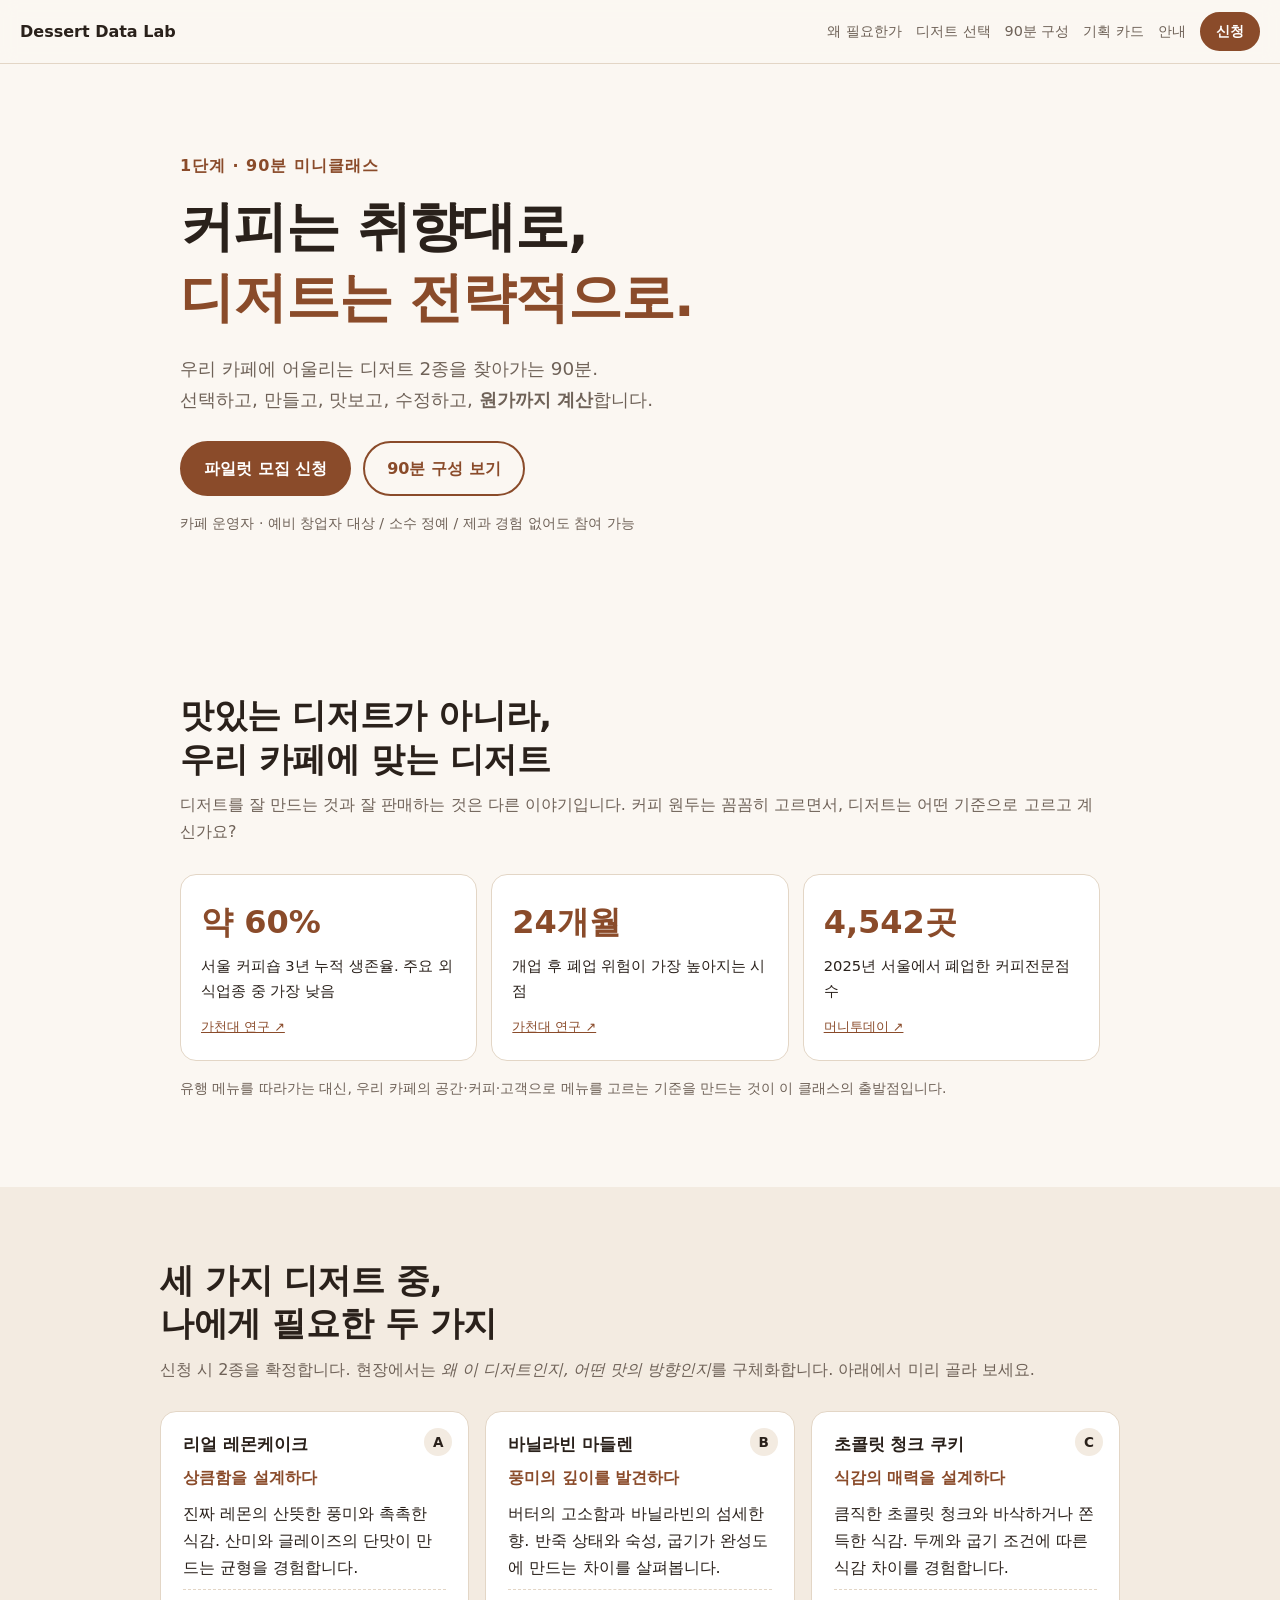
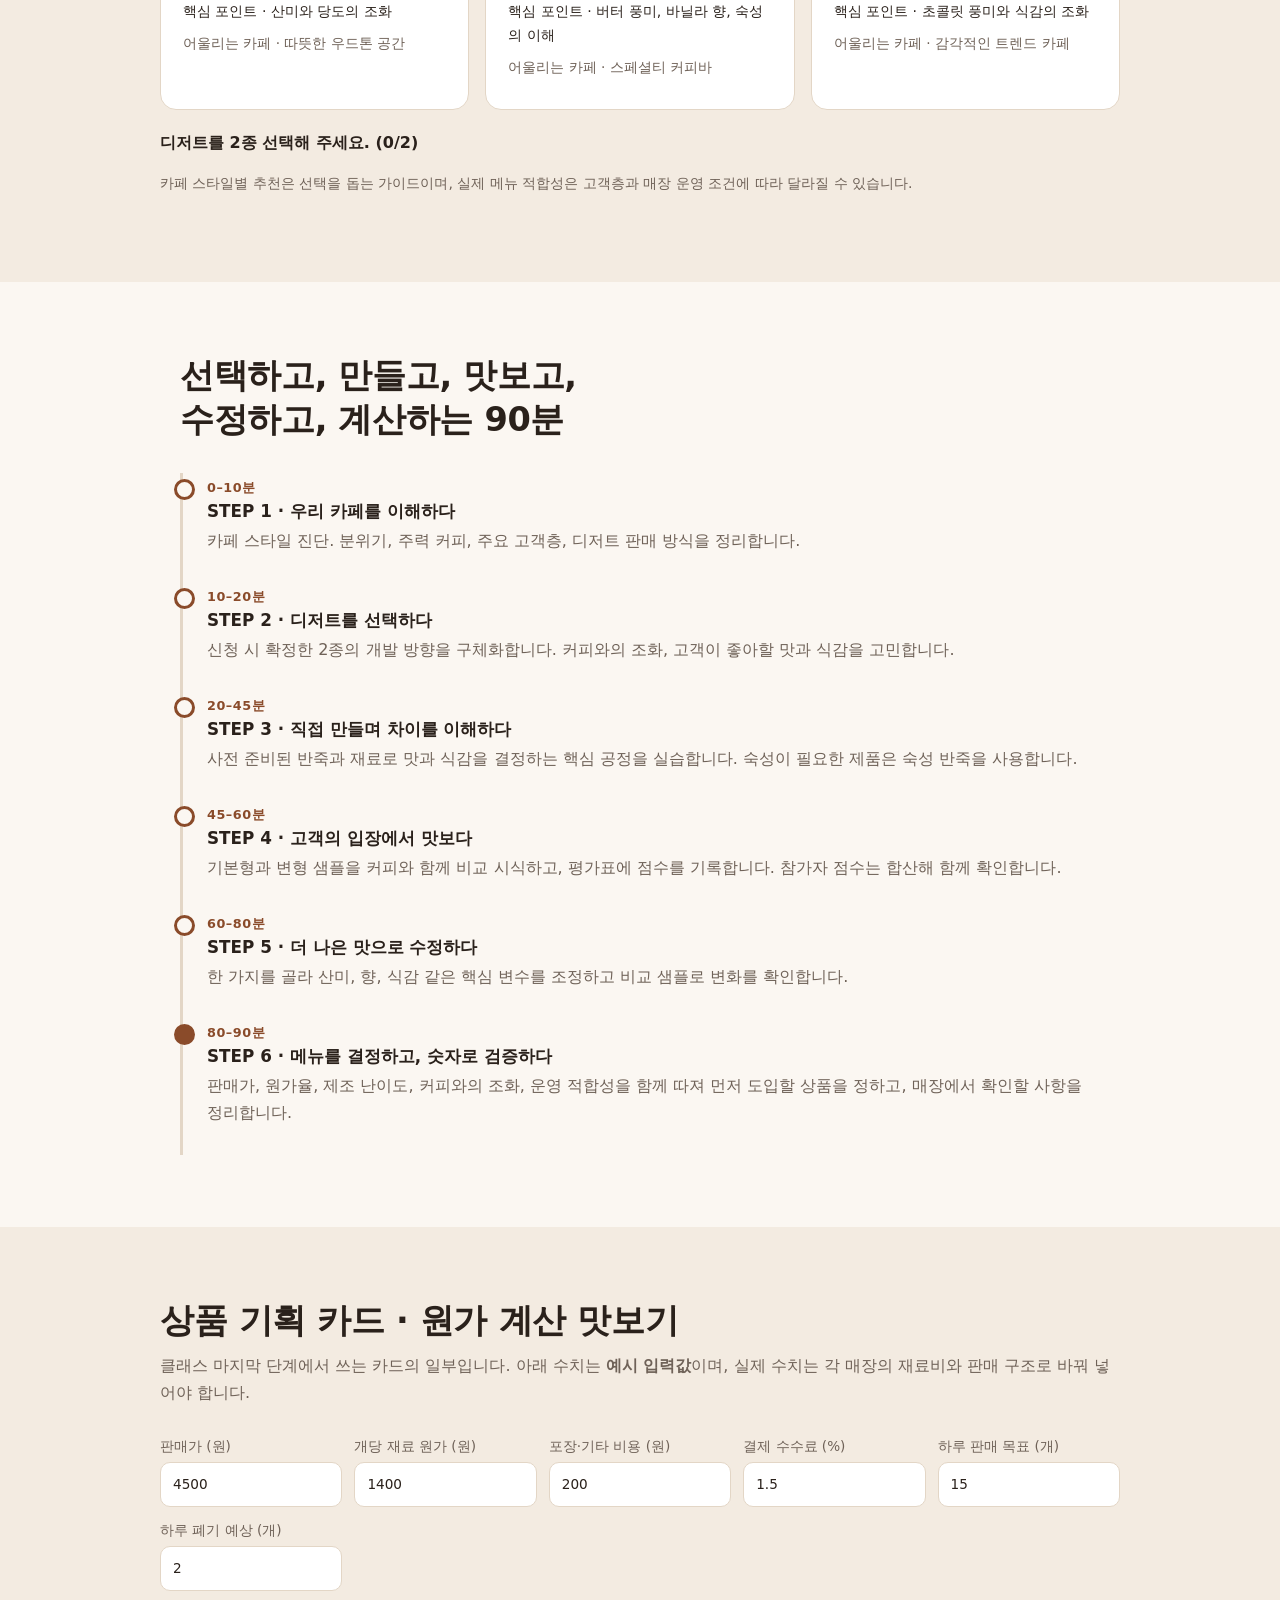
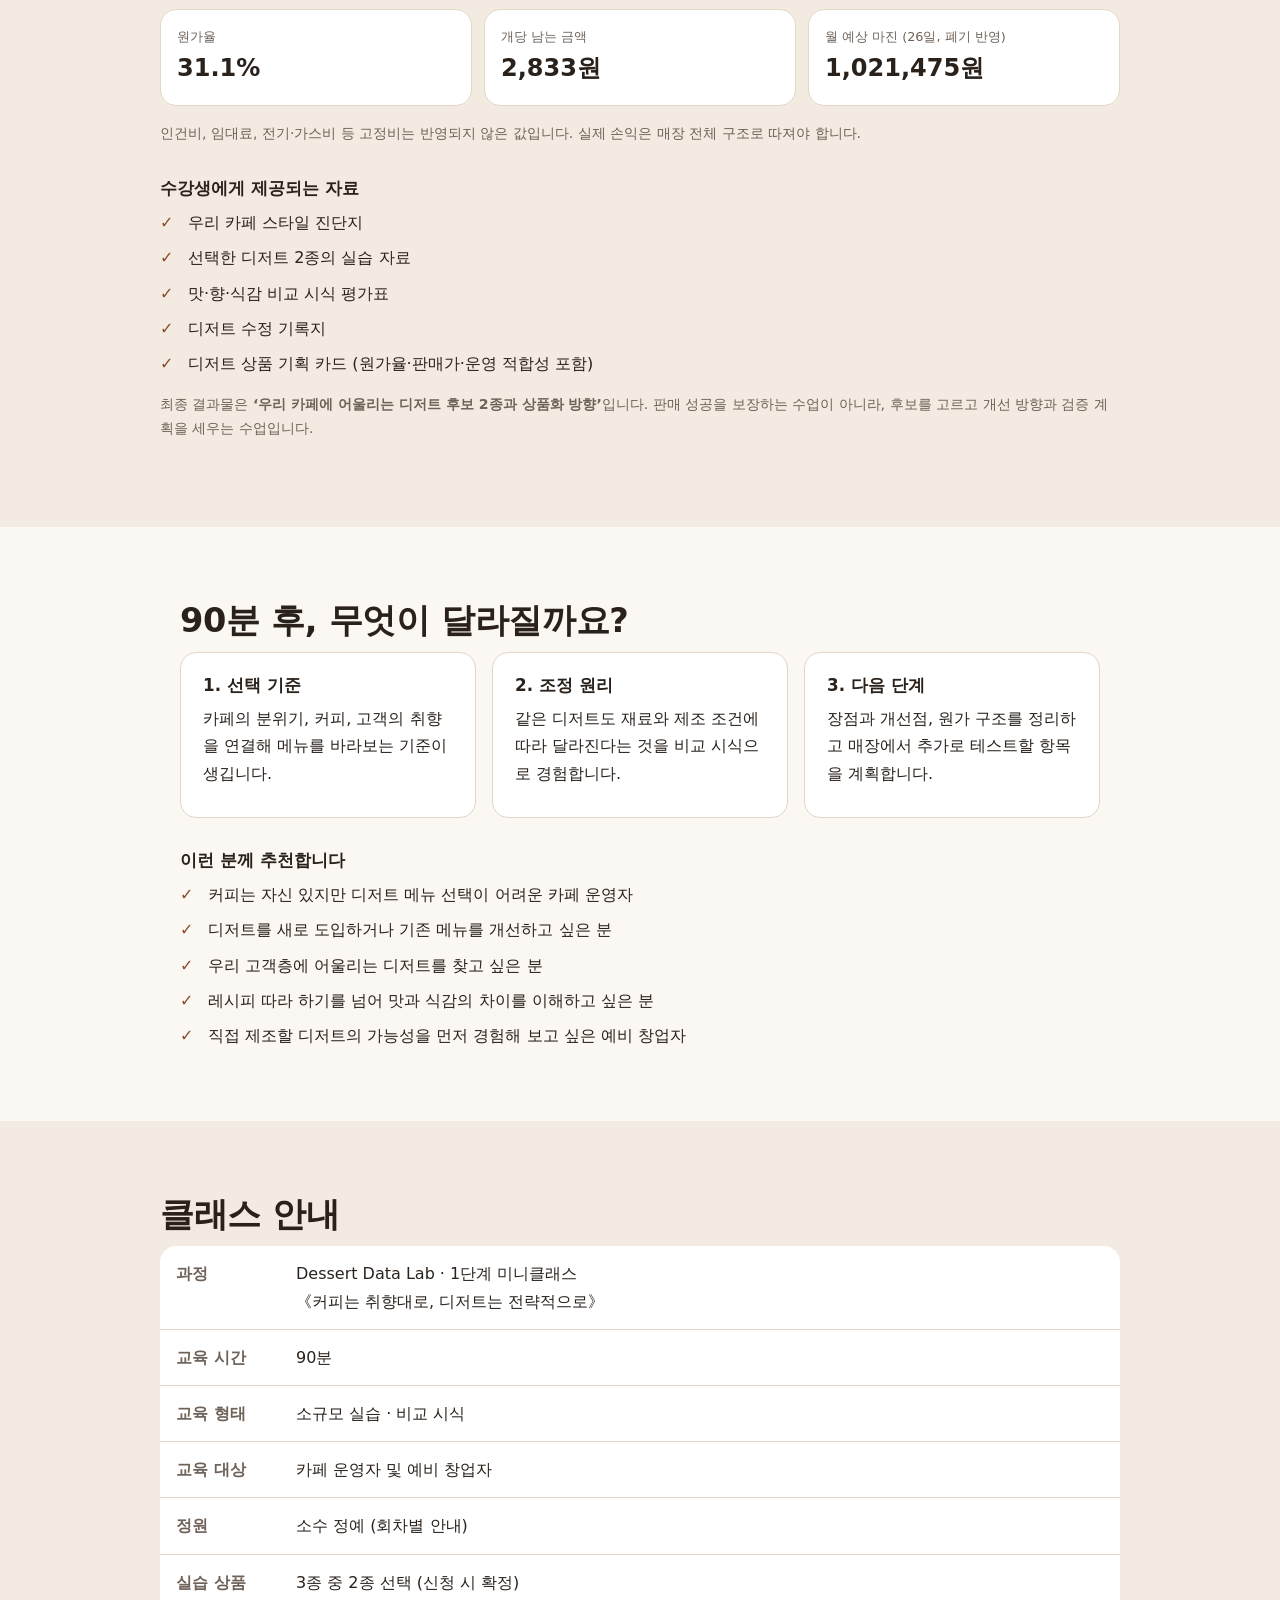
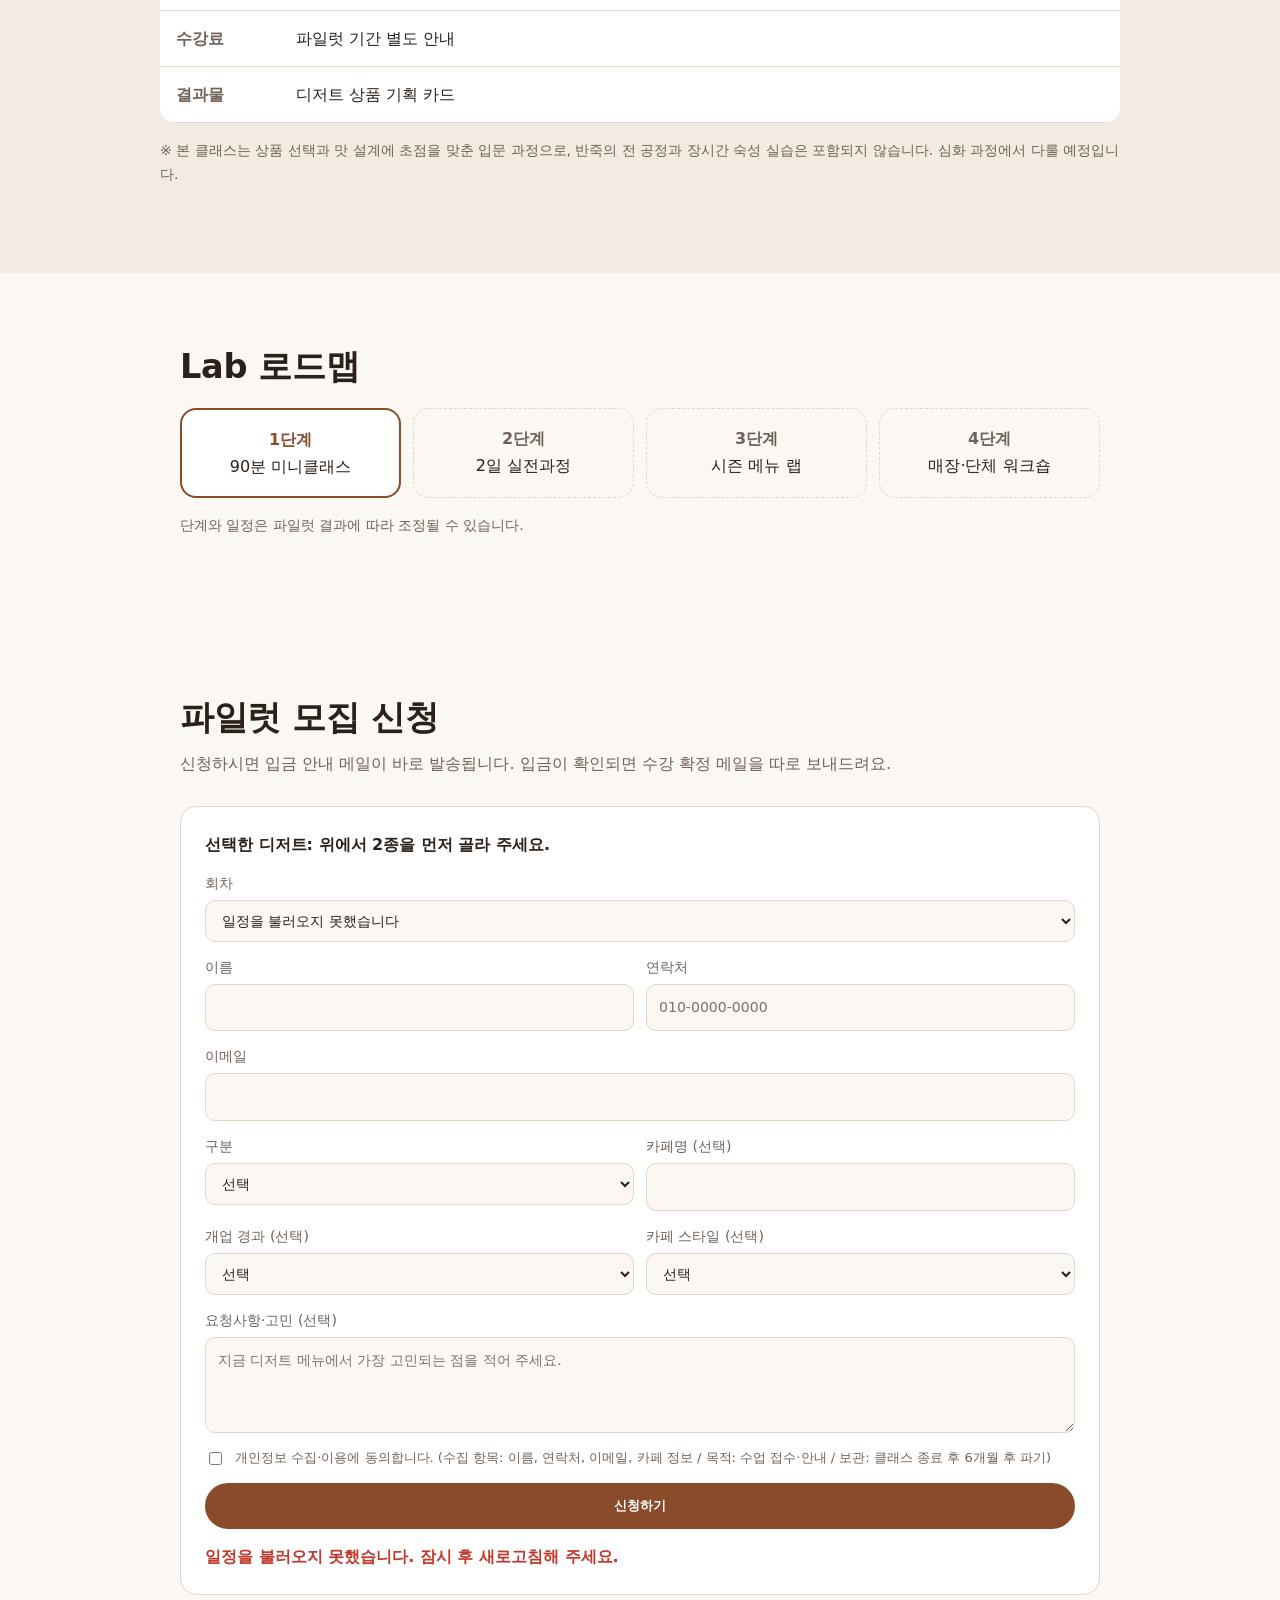
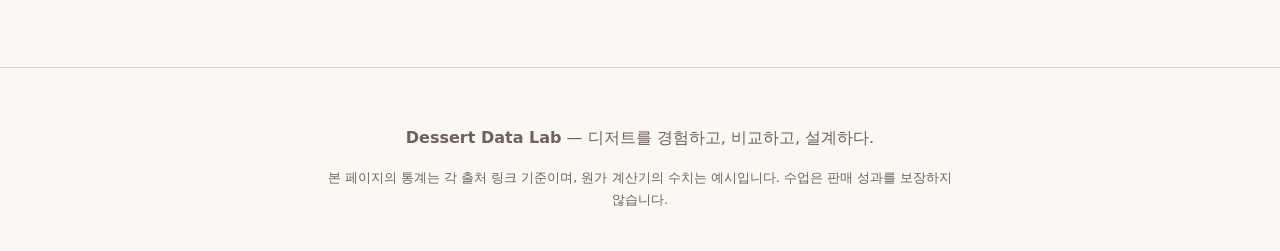
==== apply/index.html @ 614249a2 "Add files via upload" ====
<!doctype html>
<html lang="ko">
<head>
  <meta charset="utf-8">
  <meta name="viewport" content="width=device-width, initial-scale=1">
  <title>Dessert Data Lab · 커피는 취향대로, 디저트는 전략적으로</title>
  <meta name="description" content="우리 카페에 어울리는 디저트 2종을 찾아가는 90분 소수정예 미니클래스. 선택하고, 만들고, 맛보고, 수정하고, 원가까지 계산합니다.">
  <meta property="og:title" content="Dessert Data Lab · 90분 미니클래스">
  <meta property="og:description" content="커피는 취향대로, 디저트는 전략적으로. 우리 카페에 어울리는 디저트 2종을 찾아가는 90분.">
  <meta property="og:type" content="website">
  <link rel="stylesheet" href="style.css">
</head>
<body>

<header class="nav">
  <a class="brand" href="#top">Dessert Data Lab</a>
  <nav>
    <a href="#why">왜 필요한가</a>
    <a href="#picks">디저트 선택</a>
    <a href="#flow">90분 구성</a>
    <a href="#card">기획 카드</a>
    <a href="#info">안내</a>
    <a class="btn small" href="#apply">신청</a>
  </nav>
</header>

<main id="top">

  <!-- HERO -->
  <section class="hero">
    <p class="eyebrow">1단계 · 90분 미니클래스</p>
    <h1>커피는 취향대로,<br><span class="accent">디저트는 전략적으로.</span></h1>
    <p class="lead">우리 카페에 어울리는 디저트 2종을 찾아가는 90분.<br>
      선택하고, 만들고, 맛보고, 수정하고, <strong>원가까지 계산</strong>합니다.</p>
    <div class="cta-row">
      <a class="btn" href="#apply">파일럿 모집 신청</a>
      <a class="btn ghost" href="#flow">90분 구성 보기</a>
    </div>
    <p class="note">카페 운영자 · 예비 창업자 대상 / 소수 정예 / 제과 경험 없어도 참여 가능</p>
  </section>

  <!-- WHY -->
  <section id="why" class="section">
    <h2>맛있는 디저트가 아니라,<br>우리 카페에 맞는 디저트</h2>
    <p class="sub">디저트를 잘 만드는 것과 잘 판매하는 것은 다른 이야기입니다. 커피 원두는 꼼꼼히 고르면서, 디저트는 어떤 기준으로 고르고 계신가요?</p>

    <div class="stats">
      <div class="stat">
        <b>약 60%</b>
        <span>서울 커피숍 3년 누적 생존율. 주요 외식업종 중 가장 낮음</span>
        <a href="https://dhnews.co.kr/news/view/1065577402337354" target="_blank" rel="noopener">가천대 연구 ↗</a>
      </div>
      <div class="stat">
        <b>24개월</b>
        <span>개업 후 폐업 위험이 가장 높아지는 시점</span>
        <a href="https://dhnews.co.kr/news/view/1065577402337354" target="_blank" rel="noopener">가천대 연구 ↗</a>
      </div>
      <div class="stat">
        <b>4,542곳</b>
        <span>2025년 서울에서 폐업한 커피전문점 수</span>
        <a href="https://www.mt.co.kr/living/2026/03/25/2026032515485442938" target="_blank" rel="noopener">머니투데이 ↗</a>
      </div>
    </div>
    <p class="note">유행 메뉴를 따라가는 대신, 우리 카페의 공간·커피·고객으로 메뉴를 고르는 기준을 만드는 것이 이 클래스의 출발점입니다.</p>
  </section>

  <!-- PICKS -->
  <section id="picks" class="section alt">
    <h2>세 가지 디저트 중,<br>나에게 필요한 두 가지</h2>
    <p class="sub">신청 시 2종을 확정합니다. 현장에서는 <em>왜 이 디저트인지, 어떤 맛의 방향인지</em>를 구체화합니다. 아래에서 미리 골라 보세요.</p>

    <div class="cards" id="pickCards">
      <label class="card pick" data-key="lemon">
        <input type="checkbox" name="dessert" value="리얼 레몬케이크">
        <span class="tag">A</span>
        <h3>리얼 레몬케이크</h3>
        <p class="tagline">상큼함을 설계하다</p>
        <p>진짜 레몬의 산뜻한 풍미와 촉촉한 식감. 산미와 글레이즈의 단맛이 만드는 균형을 경험합니다.</p>
        <p class="point">핵심 포인트 · 산미와 당도의 조화</p>
        <p class="fit">어울리는 카페 · 따뜻한 우드톤 공간</p>
      </label>

      <label class="card pick" data-key="madeleine">
        <input type="checkbox" name="dessert" value="바닐라빈 마들렌">
        <span class="tag">B</span>
        <h3>바닐라빈 마들렌</h3>
        <p class="tagline">풍미의 깊이를 발견하다</p>
        <p>버터의 고소함과 바닐라빈의 섬세한 향. 반죽 상태와 숙성, 굽기가 완성도에 만드는 차이를 살펴봅니다.</p>
        <p class="point">핵심 포인트 · 버터 풍미, 바닐라 향, 숙성의 이해</p>
        <p class="fit">어울리는 카페 · 스페셜티 커피바</p>
      </label>

      <label class="card pick" data-key="cookie">
        <input type="checkbox" name="dessert" value="초콜릿 청크 쿠키">
        <span class="tag">C</span>
        <h3>초콜릿 청크 쿠키</h3>
        <p class="tagline">식감의 매력을 설계하다</p>
        <p>큼직한 초콜릿 청크와 바삭하거나 쫀득한 식감. 두께와 굽기 조건에 따른 식감 차이를 경험합니다.</p>
        <p class="point">핵심 포인트 · 초콜릿 풍미와 식감의 조화</p>
        <p class="fit">어울리는 카페 · 감각적인 트렌드 카페</p>
      </label>
    </div>

    <div class="pick-status" id="pickStatus" aria-live="polite">디저트를 2종 선택해 주세요. (0/2)</div>
    <p class="note">카페 스타일별 추천은 선택을 돕는 가이드이며, 실제 메뉴 적합성은 고객층과 매장 운영 조건에 따라 달라질 수 있습니다.</p>
  </section>

  <!-- FLOW -->
  <section id="flow" class="section">
    <h2>선택하고, 만들고, 맛보고,<br>수정하고, 계산하는 90분</h2>
    <ol class="timeline">
      <li><span class="time">0–10분</span><h3>STEP 1 · 우리 카페를 이해하다</h3><p>카페 스타일 진단. 분위기, 주력 커피, 주요 고객층, 디저트 판매 방식을 정리합니다.</p></li>
      <li><span class="time">10–20분</span><h3>STEP 2 · 디저트를 선택하다</h3><p>신청 시 확정한 2종의 개발 방향을 구체화합니다. 커피와의 조화, 고객이 좋아할 맛과 식감을 고민합니다.</p></li>
      <li><span class="time">20–45분</span><h3>STEP 3 · 직접 만들며 차이를 이해하다</h3><p>사전 준비된 반죽과 재료로 맛과 식감을 결정하는 핵심 공정을 실습합니다. 숙성이 필요한 제품은 숙성 반죽을 사용합니다.</p></li>
      <li><span class="time">45–60분</span><h3>STEP 4 · 고객의 입장에서 맛보다</h3><p>기본형과 변형 샘플을 커피와 함께 비교 시식하고, 평가표에 점수를 기록합니다. 참가자 점수는 합산해 함께 확인합니다.</p></li>
      <li><span class="time">60–80분</span><h3>STEP 5 · 더 나은 맛으로 수정하다</h3><p>한 가지를 골라 산미, 향, 식감 같은 핵심 변수를 조정하고 비교 샘플로 변화를 확인합니다.</p></li>
      <li class="hl"><span class="time">80–90분</span><h3>STEP 6 · 메뉴를 결정하고, 숫자로 검증하다</h3><p>판매가, 원가율, 제조 난이도, 커피와의 조화, 운영 적합성을 함께 따져 먼저 도입할 상품을 정하고, 매장에서 확인할 사항을 정리합니다.</p></li>
    </ol>
  </section>

  <!-- CARD / CALCULATOR -->
  <section id="card" class="section alt">
    <h2>상품 기획 카드 · 원가 계산 맛보기</h2>
    <p class="sub">클래스 마지막 단계에서 쓰는 카드의 일부입니다. 아래 수치는 <strong>예시 입력값</strong>이며, 실제 수치는 각 매장의 재료비와 판매 구조로 바꿔 넣어야 합니다.</p>

    <form class="calc" id="calc" onsubmit="return false">
      <label>판매가 (원)<input type="number" id="price" value="4500" min="0" step="100"></label>
      <label>개당 재료 원가 (원)<input type="number" id="cost" value="1400" min="0" step="50"></label>
      <label>포장·기타 비용 (원)<input type="number" id="pack" value="200" min="0" step="50"></label>
      <label>결제 수수료 (%)<input type="number" id="fee" value="1.5" min="0" step="0.1"></label>
      <label>하루 판매 목표 (개)<input type="number" id="qty" value="15" min="0" step="1"></label>
      <label>하루 폐기 예상 (개)<input type="number" id="waste" value="2" min="0" step="1"></label>
    </form>

    <div class="result">
      <div><span>원가율</span><b id="rRate">–</b></div>
      <div><span>개당 남는 금액</span><b id="rUnit">–</b></div>
      <div><span>월 예상 마진 (26일, 폐기 반영)</span><b id="rMonth">–</b></div>
    </div>
    <p class="note" id="calcMsg"></p>

    <h3 class="mini">수강생에게 제공되는 자료</h3>
    <ul class="checks">
      <li>우리 카페 스타일 진단지</li>
      <li>선택한 디저트 2종의 실습 자료</li>
      <li>맛·향·식감 비교 시식 평가표</li>
      <li>디저트 수정 기록지</li>
      <li>디저트 상품 기획 카드 (원가율·판매가·운영 적합성 포함)</li>
    </ul>
    <p class="note">최종 결과물은 <strong>‘우리 카페에 어울리는 디저트 후보 2종과 상품화 방향’</strong>입니다. 판매 성공을 보장하는 수업이 아니라, 후보를 고르고 개선 방향과 검증 계획을 세우는 수업입니다.</p>
  </section>

  <!-- AFTER -->
  <section class="section">
    <h2>90분 후, 무엇이 달라질까요?</h2>
    <div class="cards three">
      <div class="card"><h3>1. 선택 기준</h3><p>카페의 분위기, 커피, 고객의 취향을 연결해 메뉴를 바라보는 기준이 생깁니다.</p></div>
      <div class="card"><h3>2. 조정 원리</h3><p>같은 디저트도 재료와 제조 조건에 따라 달라진다는 것을 비교 시식으로 경험합니다.</p></div>
      <div class="card"><h3>3. 다음 단계</h3><p>장점과 개선점, 원가 구조를 정리하고 매장에서 추가로 테스트할 항목을 계획합니다.</p></div>
    </div>

    <h3 class="mini">이런 분께 추천합니다</h3>
    <ul class="checks">
      <li>커피는 자신 있지만 디저트 메뉴 선택이 어려운 카페 운영자</li>
      <li>디저트를 새로 도입하거나 기존 메뉴를 개선하고 싶은 분</li>
      <li>우리 고객층에 어울리는 디저트를 찾고 싶은 분</li>
      <li>레시피 따라 하기를 넘어 맛과 식감의 차이를 이해하고 싶은 분</li>
      <li>직접 제조할 디저트의 가능성을 먼저 경험해 보고 싶은 예비 창업자</li>
    </ul>
  </section>

  <!-- INFO -->
  <section id="info" class="section alt">
    <h2>클래스 안내</h2>
    <table class="info">
      <tr><th>과정</th><td>Dessert Data Lab · 1단계 미니클래스<br>《커피는 취향대로, 디저트는 전략적으로》</td></tr>
      <tr><th>교육 시간</th><td>90분</td></tr>
      <tr><th>교육 형태</th><td>소규모 실습 · 비교 시식</td></tr>
      <tr><th>교육 대상</th><td>카페 운영자 및 예비 창업자</td></tr>
      <tr><th>정원</th><td>소수 정예 (회차별 안내)</td></tr>
      <tr><th>실습 상품</th><td>3종 중 2종 선택 (신청 시 확정)</td></tr>
      <tr><th>수강료</th><td>파일럿 기간 별도 안내</td></tr>
      <tr><th>결과물</th><td>디저트 상품 기획 카드</td></tr>
    </table>
    <p class="note">※ 본 클래스는 상품 선택과 맛 설계에 초점을 맞춘 입문 과정으로, 반죽의 전 공정과 장시간 숙성 실습은 포함되지 않습니다. 심화 과정에서 다룰 예정입니다.</p>
  </section>

  <!-- ROADMAP -->
  <section class="section">
    <h2>Lab 로드맵</h2>
    <div class="steps">
      <div class="s on"><b>1단계</b><span>90분 미니클래스</span></div>
      <div class="s"><b>2단계</b><span>2일 실전과정</span></div>
      <div class="s"><b>3단계</b><span>시즌 메뉴 랩</span></div>
      <div class="s"><b>4단계</b><span>매장·단체 워크숍</span></div>
    </div>
    <p class="note">단계와 일정은 파일럿 결과에 따라 조정될 수 있습니다.</p>
  </section>

  <!-- APPLY -->
  <section id="apply" class="section apply">
    <h2>파일럿 모집 신청</h2>
    <p class="sub">신청하시면 입금 안내 메일이 바로 발송됩니다. 입금이 확인되면 수강 확정 메일을 따로 보내드려요.</p>

    <form class="apply-form" id="applyForm" novalidate>
      <p class="picked" id="applySummary">선택한 디저트: 위에서 2종을 먼저 골라 주세요.</p>

      <label>회차
        <select id="fSession" required><option value="">일정을 불러오는 중…</option></select>
      </label>

      <div class="row2">
        <label>이름<input type="text" id="fName" maxlength="40" autocomplete="name" required></label>
        <label>연락처<input type="tel" id="fPhone" maxlength="20" autocomplete="tel" placeholder="010-0000-0000" required></label>
      </div>

      <label>이메일<input type="email" id="fEmail" maxlength="100" autocomplete="email" required></label>

      <div class="row2">
        <label>구분
          <select id="fRole" required>
            <option value="">선택</option>
            <option>카페 운영 중</option>
            <option>예비 창업자</option>
            <option>기타</option>
          </select>
        </label>
        <label>카페명 (선택)<input type="text" id="fCafe" maxlength="60"></label>
      </div>

      <div class="row2">
        <label>개업 경과 (선택)
          <select id="fStage">
            <option value="">선택</option>
            <option>해당 없음(예비)</option>
            <option>개업 12개월 미만</option>
            <option>개업 12~24개월</option>
            <option>개업 24개월 이상</option>
          </select>
        </label>
        <label>카페 스타일 (선택)
          <select id="fStyle">
            <option value="">선택</option>
            <option>따뜻한 우드톤</option>
            <option>스페셜티 커피바</option>
            <option>감각적인 트렌드 카페</option>
            <option>기타</option>
          </select>
        </label>
      </div>

      <label>요청사항·고민 (선택)
        <textarea id="fMemo" rows="3" maxlength="1000" placeholder="지금 디저트 메뉴에서 가장 고민되는 점을 적어 주세요."></textarea>
      </label>

      <input type="text" id="fWebsite" class="hp" tabindex="-1" autocomplete="off" aria-hidden="true">

      <label class="consent">
        <input type="checkbox" id="fConsent" required>
        <span>개인정보 수집·이용에 동의합니다. (수집 항목: 이름, 연락처, 이메일, 카페 정보 / 목적: 수업 접수·안내 / 보관: 클래스 종료 후 6개월 후 파기)</span>
      </label>

      <button class="btn" type="submit" id="submitBtn">신청하기</button>
      <p class="form-msg" id="formMsg" role="status" aria-live="polite"></p>
    </form>
  </section>

</main>

<footer class="foot">
  <p><b>Dessert Data Lab</b> — 디저트를 경험하고, 비교하고, 설계하다.</p>
  <p class="small">본 페이지의 통계는 각 출처 링크 기준이며, 원가 계산기의 수치는 예시입니다. 수업은 판매 성과를 보장하지 않습니다.</p>
</footer>

<script src="script.js"></script>
</body>
</html>
---- apply/style.css ----
:root{
  --bg:#fbf7f2; --bg-alt:#f3ebe1; --ink:#2a211b; --muted:#6f6258;
  --brand:#8a4b2a; --brand-2:#c9803f; --line:#e3d6c6; --card:#ffffff;
  --radius:16px; --max:960px;
}
@media (prefers-color-scheme: dark){
  :root{
    --bg:#1c1713; --bg-alt:#241d18; --ink:#f3ebe1; --muted:#b5a898;
    --brand:#e0a06a; --brand-2:#c9803f; --line:#3a2f27; --card:#2a221c;
  }
}
*{box-sizing:border-box}
html{scroll-behavior:smooth}
body{
  margin:0; background:var(--bg); color:var(--ink);
  font-family:"Pretendard","Apple SD Gothic Neo","Noto Sans KR",system-ui,sans-serif;
  line-height:1.7; -webkit-font-smoothing:antialiased;
}
a{color:var(--brand)}
h1,h2,h3{line-height:1.3; margin:0}
h1{font-size:clamp(2rem,6vw,3.4rem); letter-spacing:-.02em}
h2{font-size:clamp(1.5rem,4vw,2.1rem); letter-spacing:-.01em; margin-bottom:.6rem}
h3{font-size:1.05rem}
.mini{margin:2rem 0 .6rem}

/* nav */
.nav{
  position:sticky; top:0; z-index:10; display:flex; align-items:center;
  justify-content:space-between; gap:12px; padding:12px 20px;
  background:color-mix(in srgb,var(--bg) 88%,transparent); backdrop-filter:blur(8px);
  border-bottom:1px solid var(--line);
}
.brand{font-weight:800; text-decoration:none; color:var(--ink)}
.nav nav{display:flex; gap:14px; align-items:center; font-size:.9rem}
.nav nav a{text-decoration:none; color:var(--muted)}
.nav nav a:hover{color:var(--ink)}
@media (max-width:720px){ .nav nav a:not(.btn){display:none} }

/* buttons */
.btn{
  display:inline-block; padding:12px 22px; border-radius:999px;
  background:var(--brand); color:#fff; text-decoration:none; font-weight:700;
  border:2px solid var(--brand); transition:transform .15s;
}
.btn:hover{transform:translateY(-1px)}
.btn.ghost{background:transparent; color:var(--brand)}
.btn.small{padding:6px 14px; font-size:.85rem; color:#fff !important}

/* layout */
.hero,.section{padding:72px 20px; max-width:var(--max); margin:0 auto}
.section.alt{max-width:none; background:var(--bg-alt)}
.section.alt > *{max-width:var(--max); margin-left:auto; margin-right:auto}
.hero{padding-top:88px}
.eyebrow{color:var(--brand); font-weight:700; letter-spacing:.06em; margin:0 0 .8rem}
.accent{color:var(--brand)}
.lead{font-size:1.15rem; color:var(--muted); margin:1.2rem 0 1.6rem}
.sub{color:var(--muted); margin:.4rem 0 1.8rem}
.note{color:var(--muted); font-size:.88rem; margin-top:1rem}
.cta-row{display:flex; gap:12px; flex-wrap:wrap}

/* stats */
.stats{display:grid; grid-template-columns:repeat(auto-fit,minmax(220px,1fr)); gap:14px}
.stat{background:var(--card); border:1px solid var(--line); border-radius:var(--radius); padding:20px}
.stat b{display:block; font-size:2rem; color:var(--brand)}
.stat span{display:block; font-size:.92rem; margin:.2rem 0 .6rem}
.stat a{font-size:.8rem}

/* cards */
.cards{display:grid; grid-template-columns:repeat(auto-fit,minmax(250px,1fr)); gap:16px}
.card{
  background:var(--card); border:1px solid var(--line); border-radius:var(--radius);
  padding:22px; position:relative;
}
.card p{margin:.5rem 0}
.tagline{color:var(--brand); font-weight:700}
.point{font-size:.88rem; border-top:1px dashed var(--line); padding-top:.6rem}
.fit{font-size:.85rem; color:var(--muted)}
.tag{
  position:absolute; top:16px; right:16px; width:28px; height:28px; border-radius:50%;
  display:grid; place-items:center; background:var(--bg-alt); font-weight:800; font-size:.85rem;
}
.pick{cursor:pointer; transition:border-color .15s, box-shadow .15s}
.pick input{position:absolute; opacity:0; pointer-events:none}
.pick:has(input:checked){border-color:var(--brand); box-shadow:0 0 0 3px color-mix(in srgb,var(--brand) 25%,transparent)}
.pick:has(input:checked) .tag{background:var(--brand); color:#fff}
.pick:has(input:focus-visible){outline:2px solid var(--brand); outline-offset:2px}
.pick-status{margin-top:1.2rem; font-weight:700}
.pick-status.ok{color:var(--brand)}

/* timeline */
.timeline{list-style:none; padding:0; margin:2rem 0 0; border-left:3px solid var(--line)}
.timeline li{position:relative; padding:0 0 28px 24px}
.timeline li::before{
  content:""; position:absolute; left:-9px; top:6px; width:15px; height:15px;
  border-radius:50%; background:var(--bg); border:3px solid var(--brand);
}
.timeline li.hl::before{background:var(--brand)}
.time{font-size:.8rem; font-weight:700; color:var(--brand); letter-spacing:.04em}
.timeline p{margin:.3rem 0 0; color:var(--muted)}

/* calculator */
.calc{display:grid; grid-template-columns:repeat(auto-fit,minmax(170px,1fr)); gap:12px}
.calc label{display:flex; flex-direction:column; font-size:.85rem; color:var(--muted); gap:4px}
.calc input{
  padding:10px 12px; font:inherit; color:var(--ink); background:var(--card);
  border:1px solid var(--line); border-radius:10px;
}
.result{display:grid; grid-template-columns:repeat(auto-fit,minmax(200px,1fr)); gap:12px; margin-top:18px}
.result div{background:var(--card); border:1px solid var(--line); border-radius:var(--radius); padding:16px}
.result span{display:block; font-size:.8rem; color:var(--muted)}
.result b{font-size:1.5rem}
.result b.warn{color:#c0392b}

/* lists */
.checks{list-style:none; padding:0; margin:0; display:grid; gap:8px}
.checks li{padding-left:28px; position:relative}
.checks li::before{content:"✓"; position:absolute; left:0; color:var(--brand); font-weight:800}

/* table */
.info{width:100%; border-collapse:collapse; background:var(--card); border-radius:var(--radius); overflow:hidden}
.info th,.info td{padding:14px 16px; border-bottom:1px solid var(--line); text-align:left; vertical-align:top}
.info th{width:120px; color:var(--muted); font-weight:600; white-space:nowrap}

/* roadmap */
.steps{display:grid; grid-template-columns:repeat(auto-fit,minmax(150px,1fr)); gap:12px; margin-top:1.2rem}
.s{padding:16px; border:1px dashed var(--line); border-radius:var(--radius); text-align:center}
.s b{display:block; color:var(--muted)}
.s.on{border:2px solid var(--brand); background:var(--card)}
.s.on b{color:var(--brand)}

/* apply */
.apply-box{background:var(--card); border:1px solid var(--line); border-radius:var(--radius); padding:24px}
code{background:var(--bg-alt); padding:2px 6px; border-radius:6px}

/* footer */
.foot{padding:40px 20px; text-align:center; border-top:1px solid var(--line); color:var(--muted)}
.foot .small{font-size:.8rem; max-width:640px; margin:.6rem auto 0}

/* apply form */
.apply-form{display:grid; gap:14px; background:var(--card); border:1px solid var(--line); border-radius:var(--radius); padding:24px}
.apply-form label{display:flex; flex-direction:column; gap:4px; font-size:.88rem; color:var(--muted)}
.apply-form input[type=text],.apply-form input[type=tel],.apply-form input[type=email],
.apply-form select,.apply-form textarea{
  padding:11px 12px; font:inherit; color:var(--ink); background:var(--bg);
  border:1px solid var(--line); border-radius:10px;
}
.apply-form input:focus,.apply-form select:focus,.apply-form textarea:focus{outline:2px solid var(--brand); outline-offset:1px}
.row2{display:grid; grid-template-columns:1fr 1fr; gap:12px}
@media (max-width:560px){ .row2{grid-template-columns:1fr} }
.picked{margin:0; font-weight:700; color:var(--ink)}
.picked.ok{color:var(--brand)}
.consent{flex-direction:row !important; align-items:flex-start; gap:10px !important; font-size:.82rem !important}
.consent input{margin-top:5px}
.hp{position:absolute; left:-9999px; width:1px; height:1px; opacity:0}
.form-msg{margin:0; min-height:1.4em; font-weight:600}
.form-msg.ok{color:var(--brand)}
.form-msg.err{color:#c0392b}
.btn:disabled{opacity:.55; cursor:not-allowed; transform:none}

/* facts & price */
.facts{list-style:none; display:flex; flex-wrap:wrap; gap:8px 10px; padding:0; margin:0 0 14px}
.facts li{
  padding:6px 14px; border:1px solid var(--line); border-radius:999px;
  background:var(--card); font-size:.9rem; color:var(--muted);
}
.facts b{color:var(--ink)}
.price{margin:0 0 20px; display:flex; flex-wrap:wrap; align-items:baseline; gap:8px}
.price s{color:var(--muted); font-size:.95rem}
.price strong{font-size:1.5rem; color:var(--brand)}
.price-badge{
  font-size:.78rem; font-weight:700; color:var(--brand);
  border:1px solid var(--brand); border-radius:999px; padding:2px 10px;
}
.muted{color:var(--muted); font-size:.85rem}
.info s{color:var(--muted)}
.info strong{color:var(--brand)}

@media (prefers-reduced-motion: reduce){
  html{scroll-behavior:auto}
  .btn,.pick{transition:none}
}
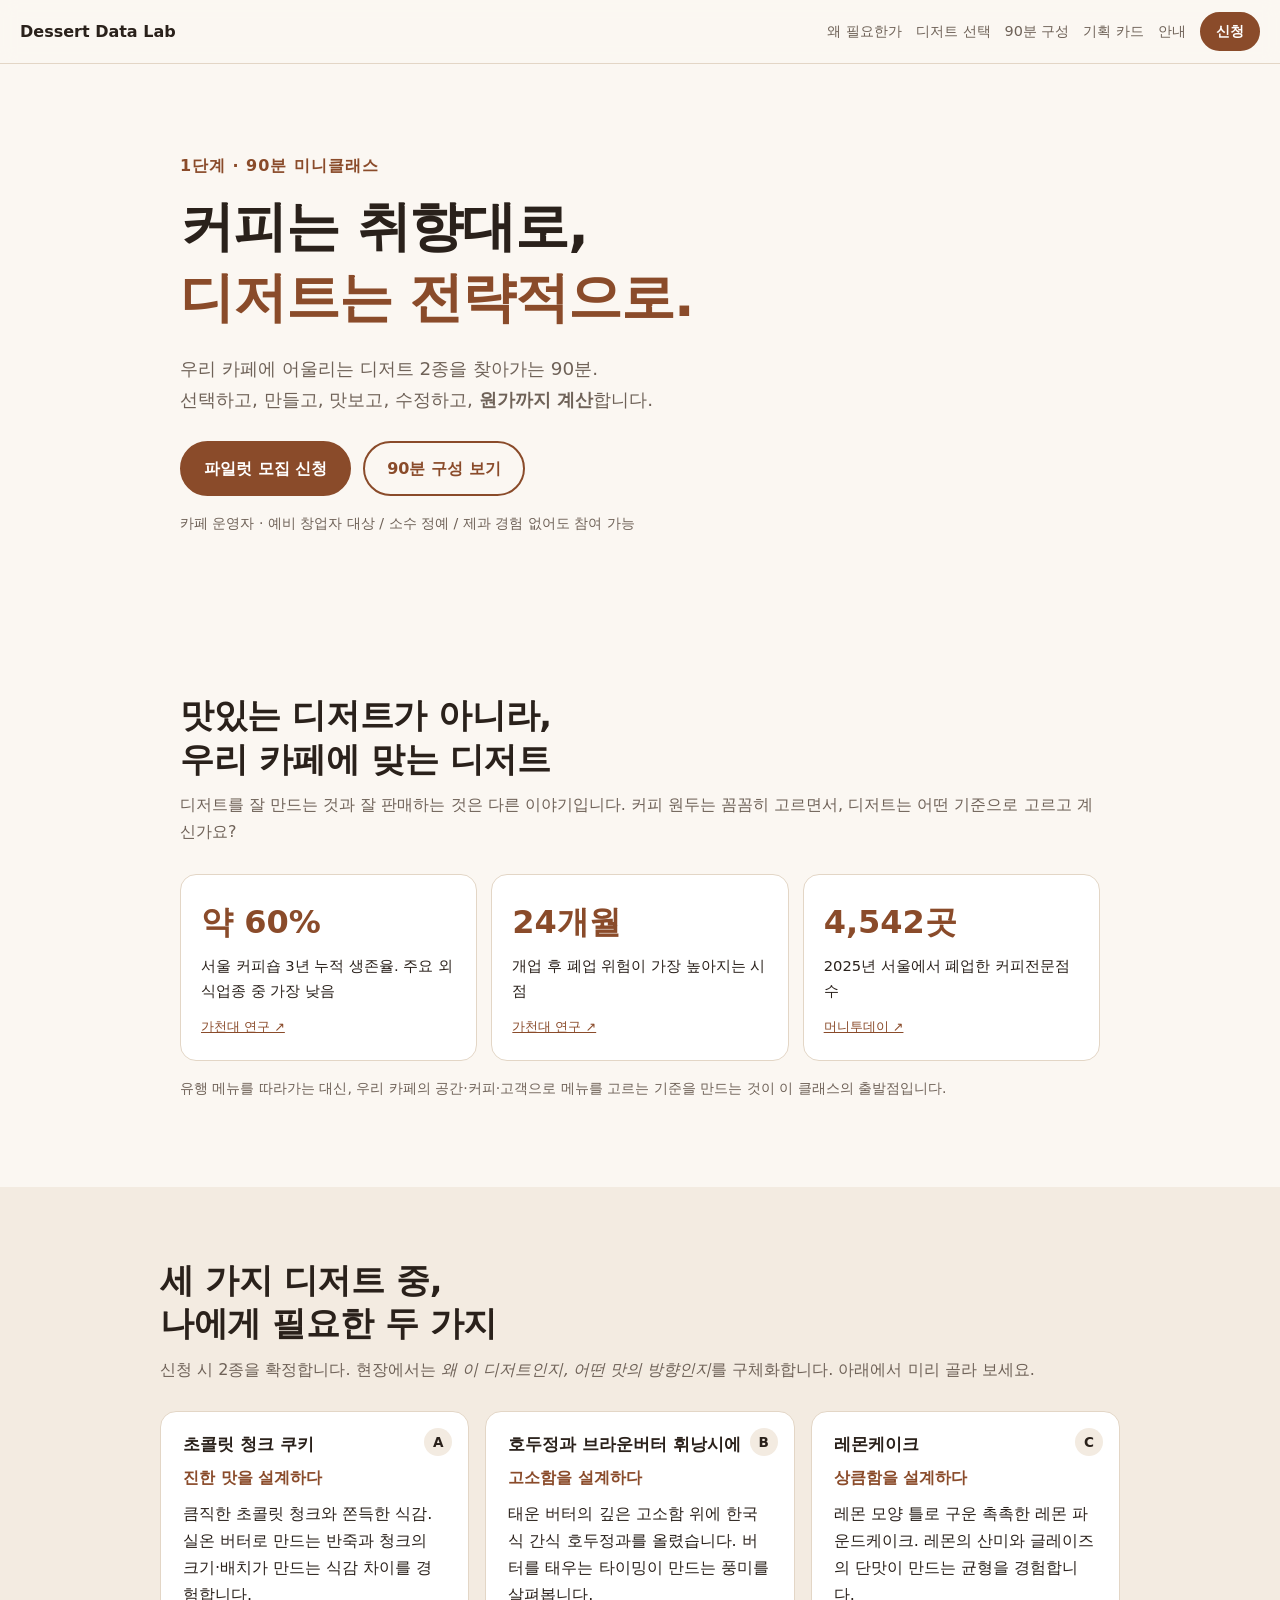
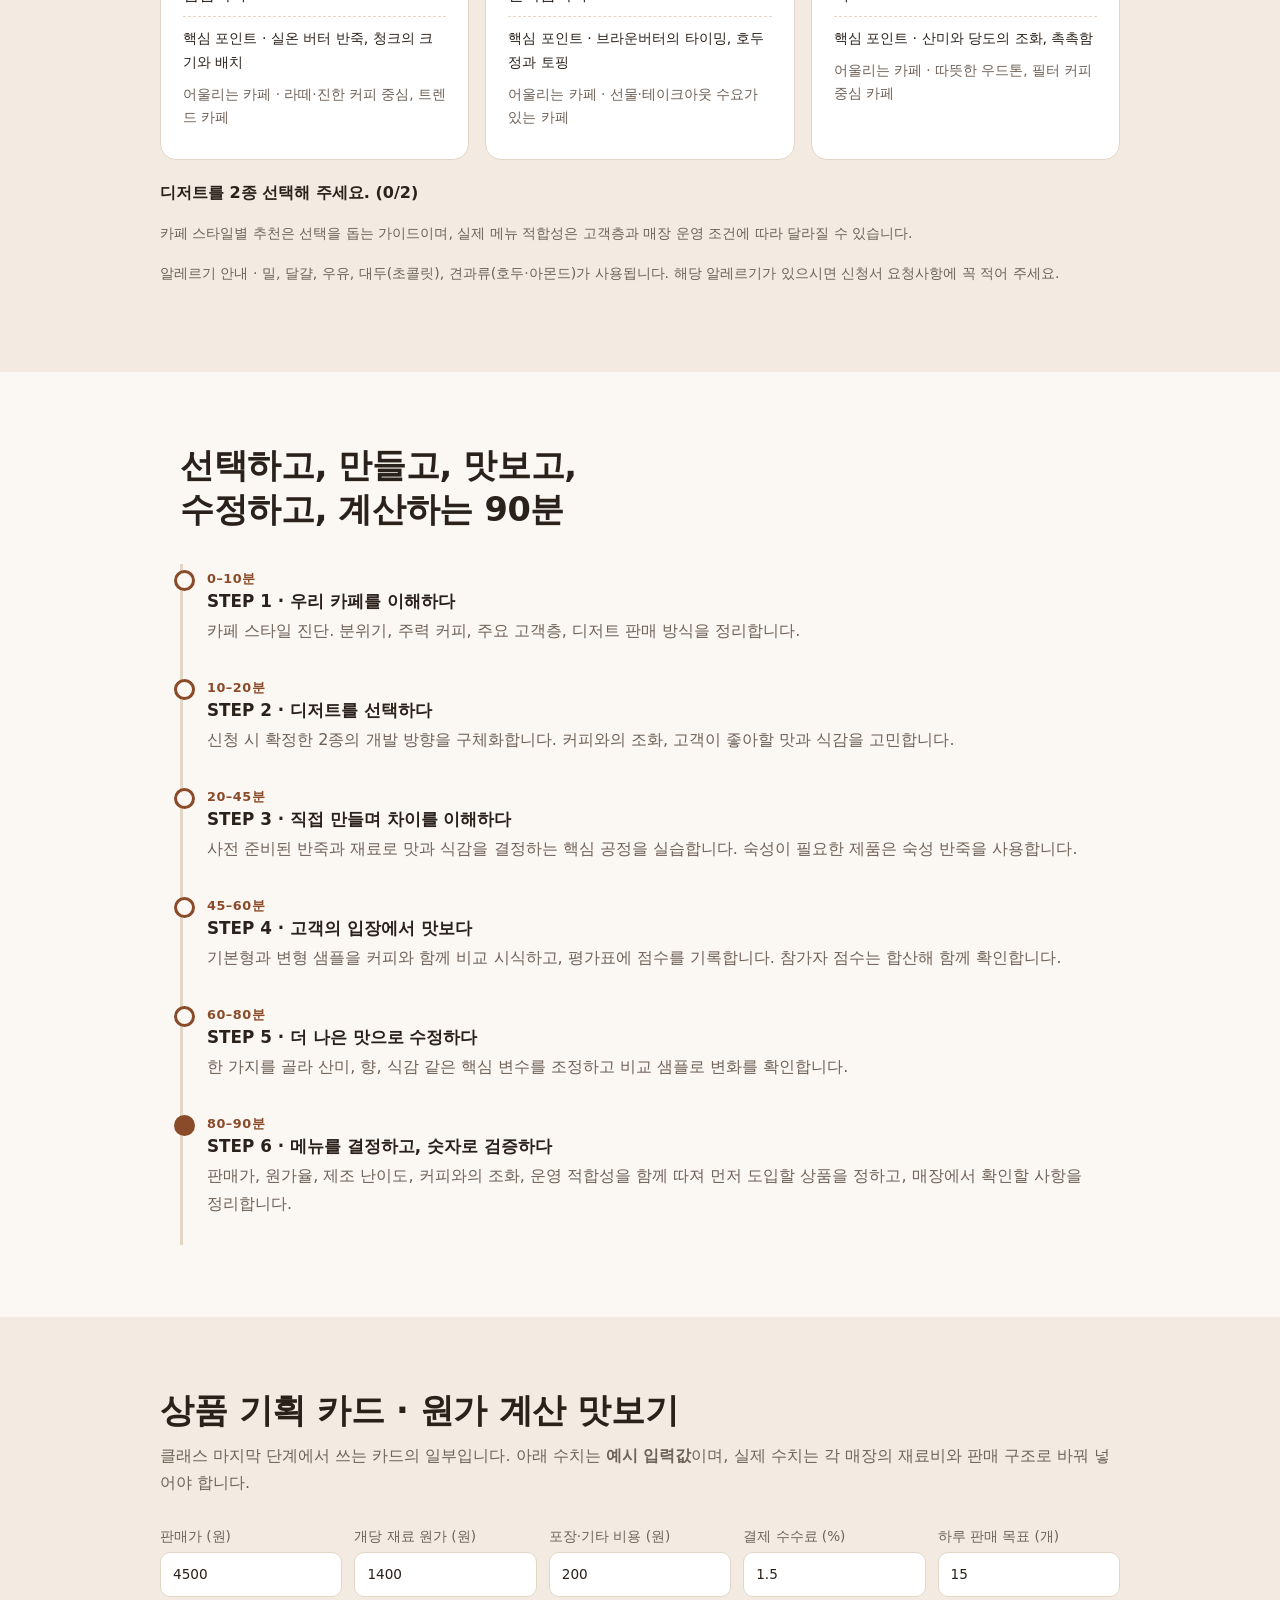
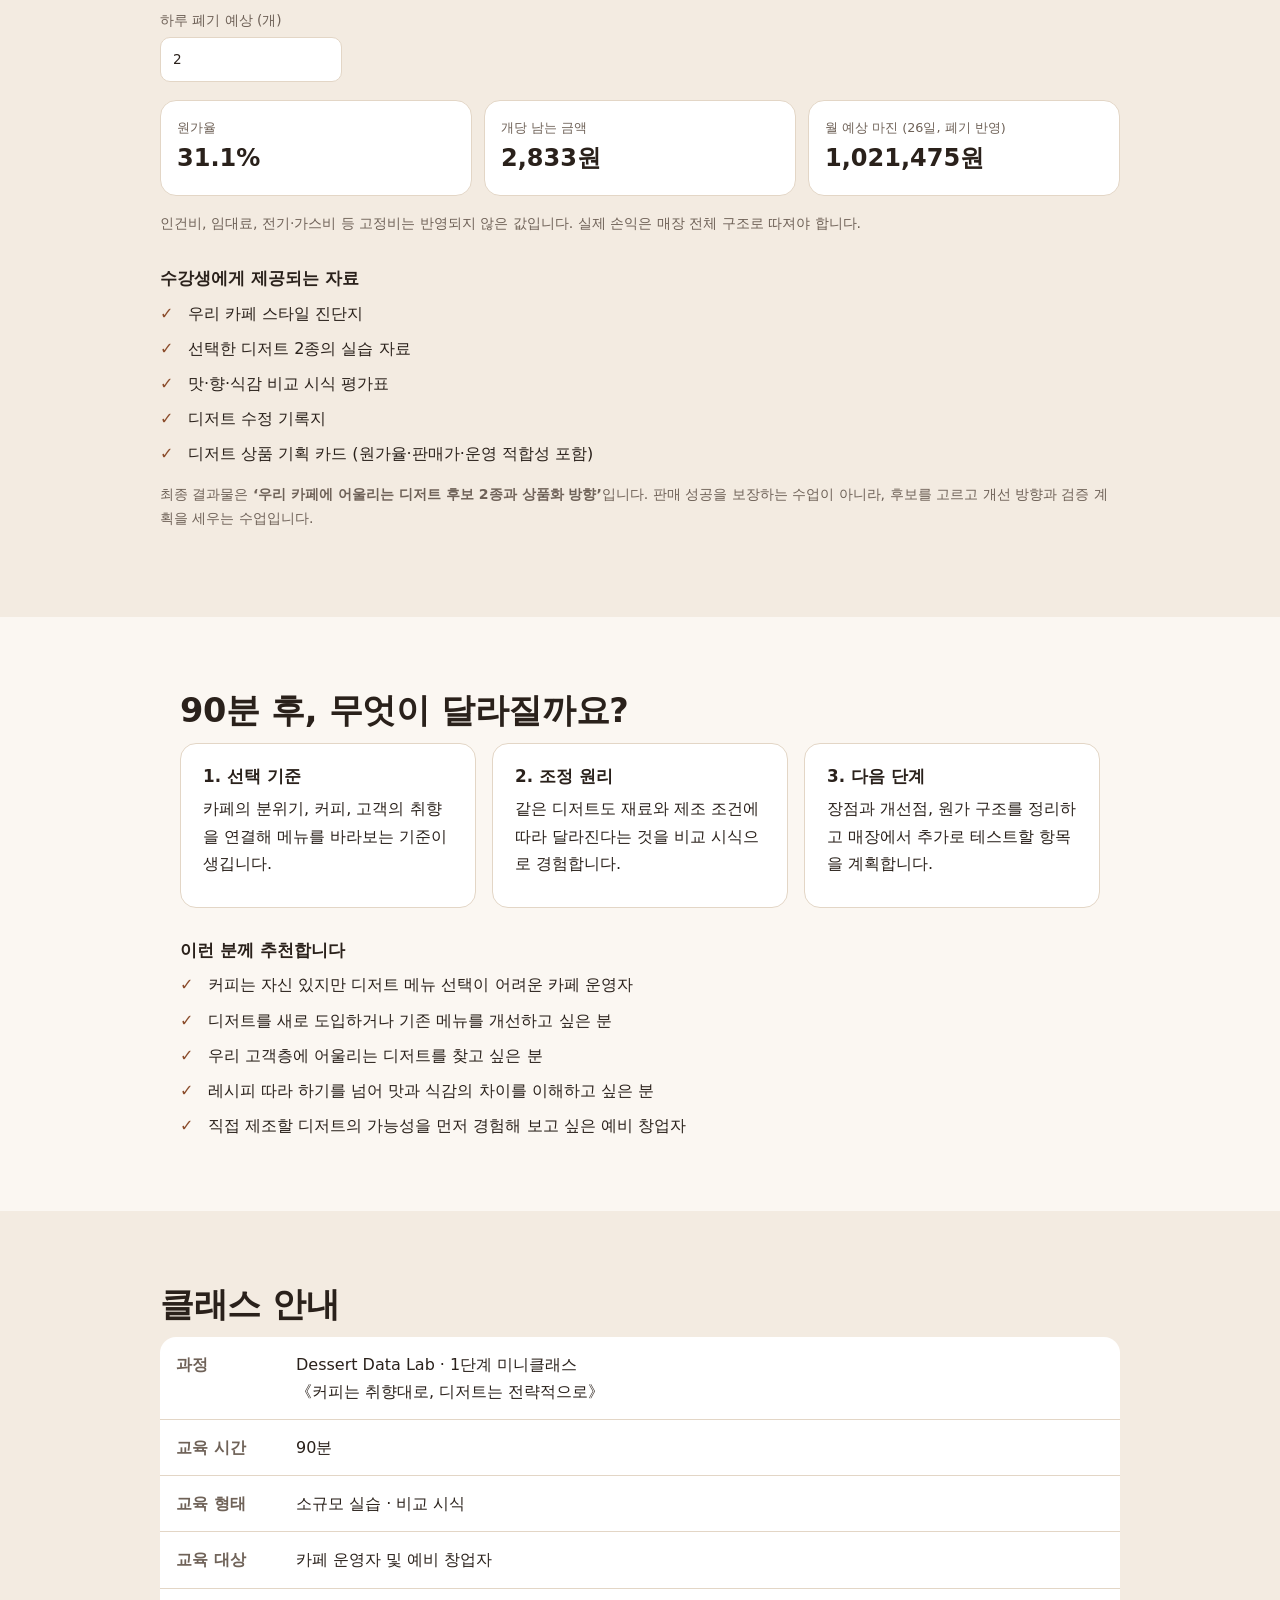
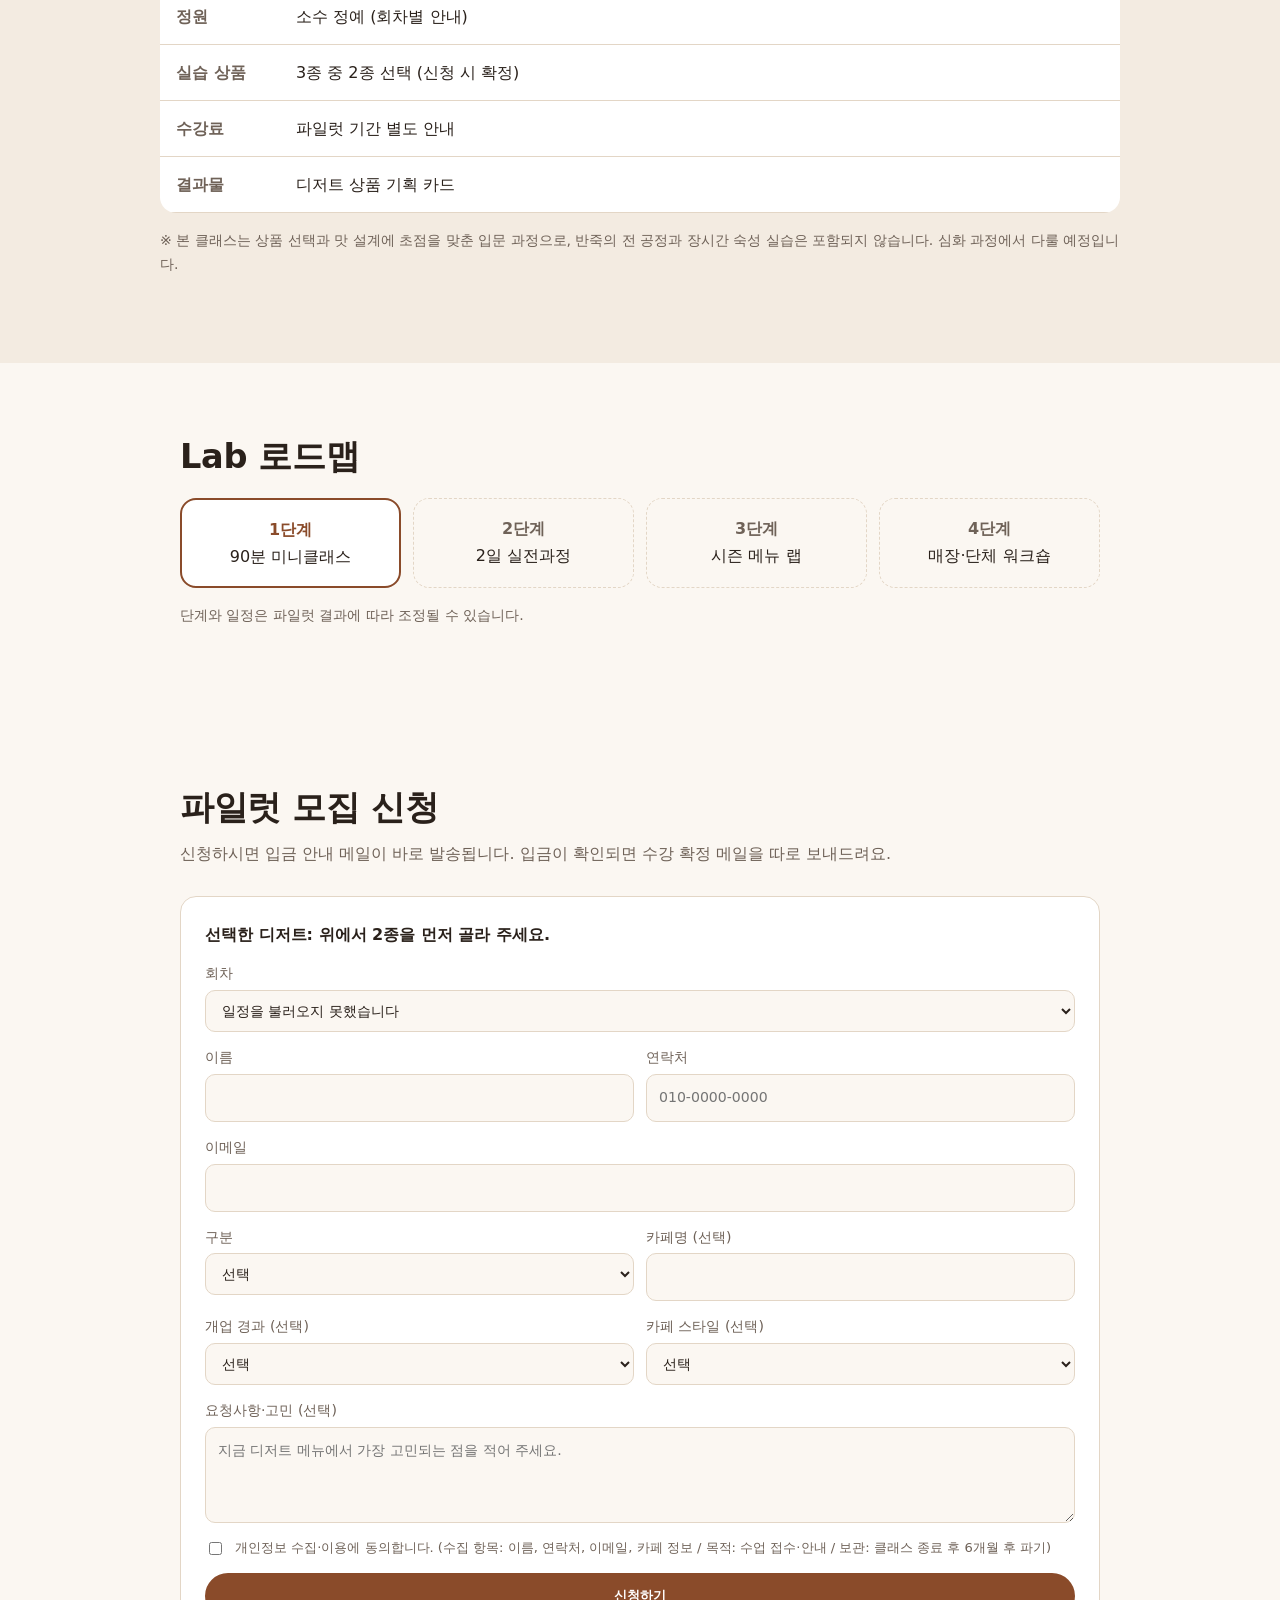
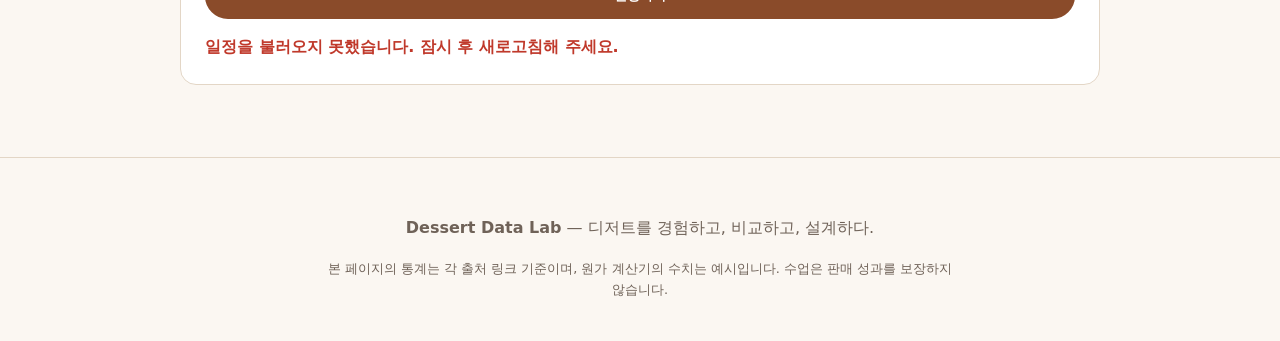
==== commit 3abc8e2d: "Update index.html" ====
--- a/apply/index.html
+++ b/apply/index.html
@@ -70,39 +70,40 @@
     <p class="sub">신청 시 2종을 확정합니다. 현장에서는 <em>왜 이 디저트인지, 어떤 맛의 방향인지</em>를 구체화합니다. 아래에서 미리 골라 보세요.</p>
 
     <div class="cards" id="pickCards">
+      <label class="card pick" data-key="cookie">
+        <input type="checkbox" name="dessert" value="초콜릿 청크 쿠키">
+        <span class="tag">A</span>
+        <h3>초콜릿 청크 쿠키</h3>
+        <p class="tagline">진한 맛을 설계하다</p>
+        <p>큼직한 초콜릿 청크와 쫀득한 식감. 실온 버터로 만드는 반죽과 청크의 크기·배치가 만드는 식감 차이를 경험합니다.</p>
+        <p class="point">핵심 포인트 · 실온 버터 반죽, 청크의 크기와 배치</p>
+        <p class="fit">어울리는 카페 · 라떼·진한 커피 중심, 트렌드 카페</p>
+      </label>
+
+      <label class="card pick" data-key="financier">
+        <input type="checkbox" name="dessert" value="호두정과 브라운버터 휘낭시에">
+        <span class="tag">B</span>
+        <h3>호두정과 브라운버터 휘낭시에</h3>
+        <p class="tagline">고소함을 설계하다</p>
+        <p>태운 버터의 깊은 고소함 위에 한국식 간식 호두정과를 올렸습니다. 버터를 태우는 타이밍이 만드는 풍미를 살펴봅니다.</p>
+        <p class="point">핵심 포인트 · 브라운버터의 타이밍, 호두정과 토핑</p>
+        <p class="fit">어울리는 카페 · 선물·테이크아웃 수요가 있는 카페</p>
+      </label>
+
       <label class="card pick" data-key="lemon">
         <input type="checkbox" name="dessert" value="리얼 레몬케이크">
-        <span class="tag">A</span>
-        <h3>리얼 레몬케이크</h3>
+        <span class="tag">C</span>
+        <h3>레몬케이크</h3>
         <p class="tagline">상큼함을 설계하다</p>
-        <p>진짜 레몬의 산뜻한 풍미와 촉촉한 식감. 산미와 글레이즈의 단맛이 만드는 균형을 경험합니다.</p>
-        <p class="point">핵심 포인트 · 산미와 당도의 조화</p>
-        <p class="fit">어울리는 카페 · 따뜻한 우드톤 공간</p>
-      </label>
-
-      <label class="card pick" data-key="madeleine">
-        <input type="checkbox" name="dessert" value="바닐라빈 마들렌">
-        <span class="tag">B</span>
-        <h3>바닐라빈 마들렌</h3>
-        <p class="tagline">풍미의 깊이를 발견하다</p>
-        <p>버터의 고소함과 바닐라빈의 섬세한 향. 반죽 상태와 숙성, 굽기가 완성도에 만드는 차이를 살펴봅니다.</p>
-        <p class="point">핵심 포인트 · 버터 풍미, 바닐라 향, 숙성의 이해</p>
-        <p class="fit">어울리는 카페 · 스페셜티 커피바</p>
-      </label>
-
-      <label class="card pick" data-key="cookie">
-        <input type="checkbox" name="dessert" value="초콜릿 청크 쿠키">
-        <span class="tag">C</span>
-        <h3>초콜릿 청크 쿠키</h3>
-        <p class="tagline">식감의 매력을 설계하다</p>
-        <p>큼직한 초콜릿 청크와 바삭하거나 쫀득한 식감. 두께와 굽기 조건에 따른 식감 차이를 경험합니다.</p>
-        <p class="point">핵심 포인트 · 초콜릿 풍미와 식감의 조화</p>
-        <p class="fit">어울리는 카페 · 감각적인 트렌드 카페</p>
+        <p>레몬 모양 틀로 구운 촉촉한 레몬 파운드케이크. 레몬의 산미와 글레이즈의 단맛이 만드는 균형을 경험합니다.</p>
+        <p class="point">핵심 포인트 · 산미와 당도의 조화, 촉촉함</p>
+        <p class="fit">어울리는 카페 · 따뜻한 우드톤, 필터 커피 중심 카페</p>
       </label>
     </div>
 
     <div class="pick-status" id="pickStatus" aria-live="polite">디저트를 2종 선택해 주세요. (0/2)</div>
     <p class="note">카페 스타일별 추천은 선택을 돕는 가이드이며, 실제 메뉴 적합성은 고객층과 매장 운영 조건에 따라 달라질 수 있습니다.</p>
+    <p class="note">알레르기 안내 · 밀, 달걀, 우유, 대두(초콜릿), 견과류(호두·아몬드)가 사용됩니다. 해당 알레르기가 있으시면 신청서 요청사항에 꼭 적어 주세요.</p>
   </section>
 
   <!-- FLOW -->
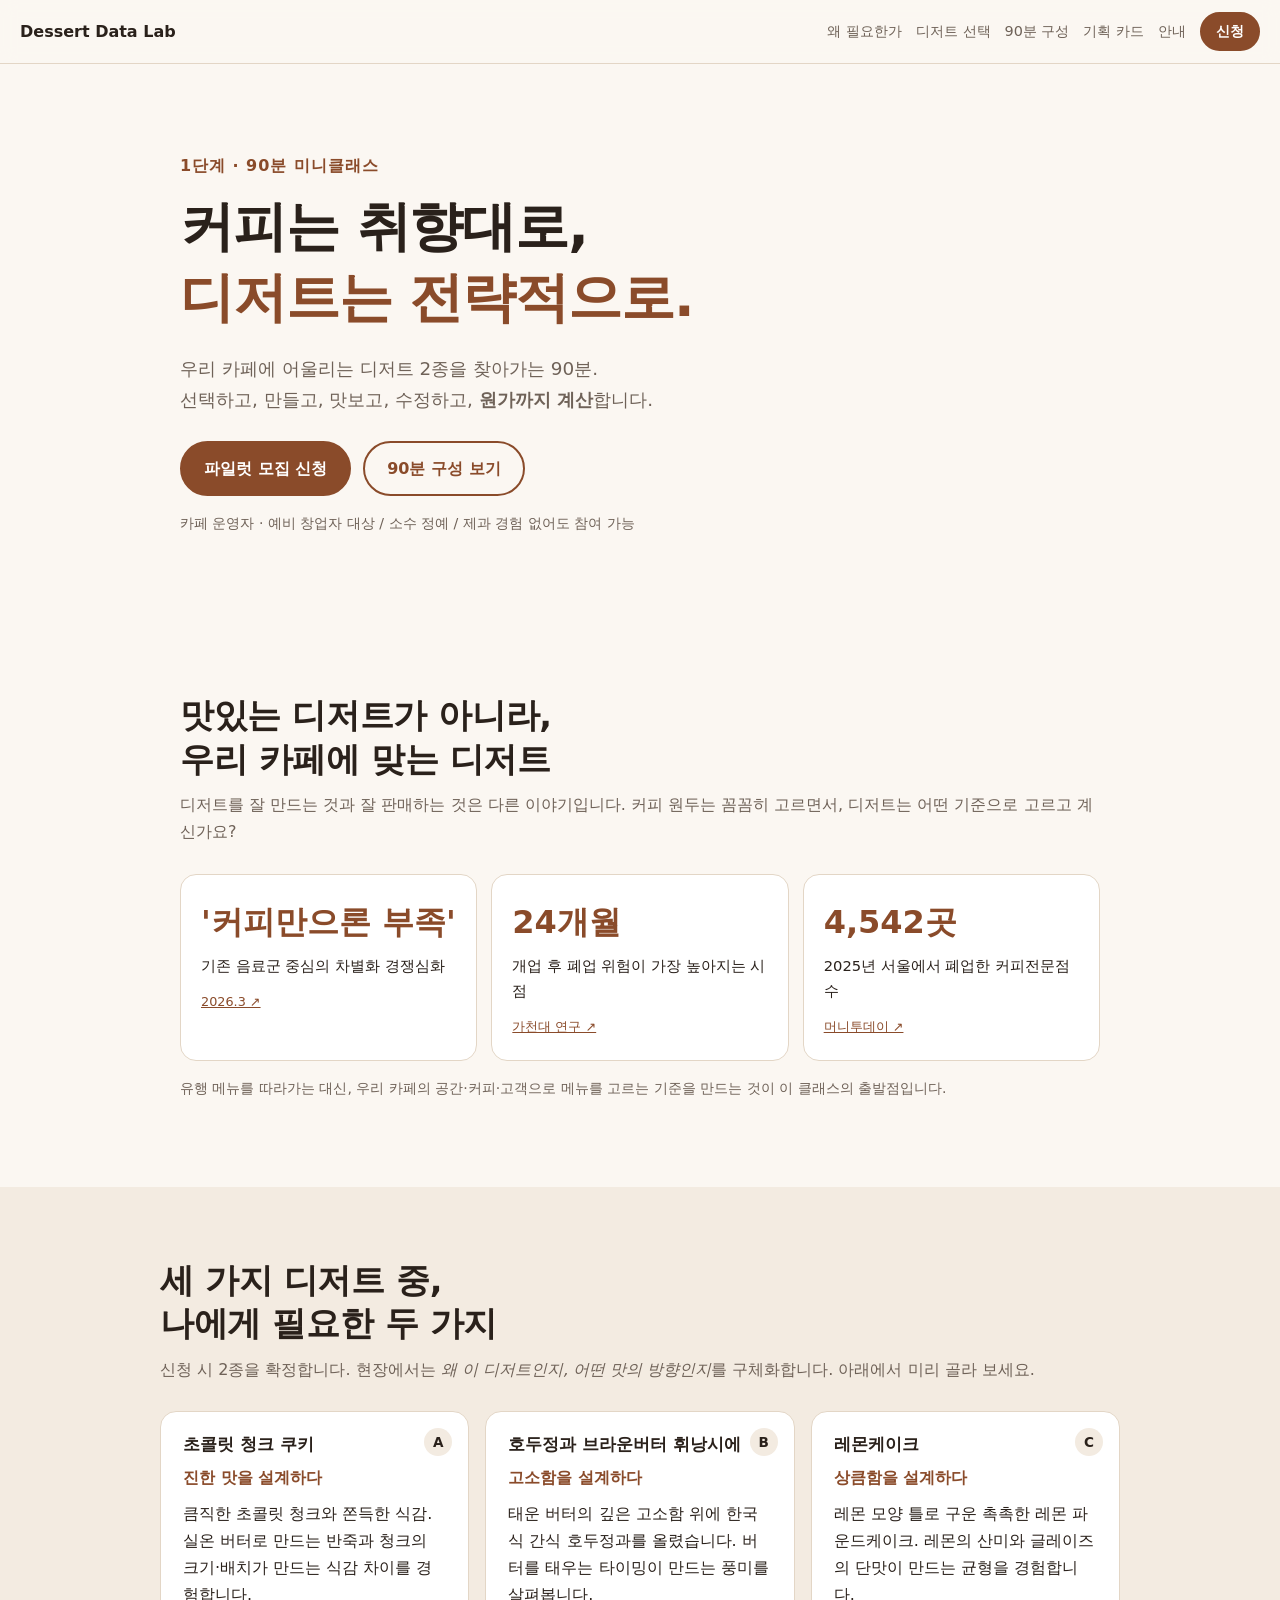
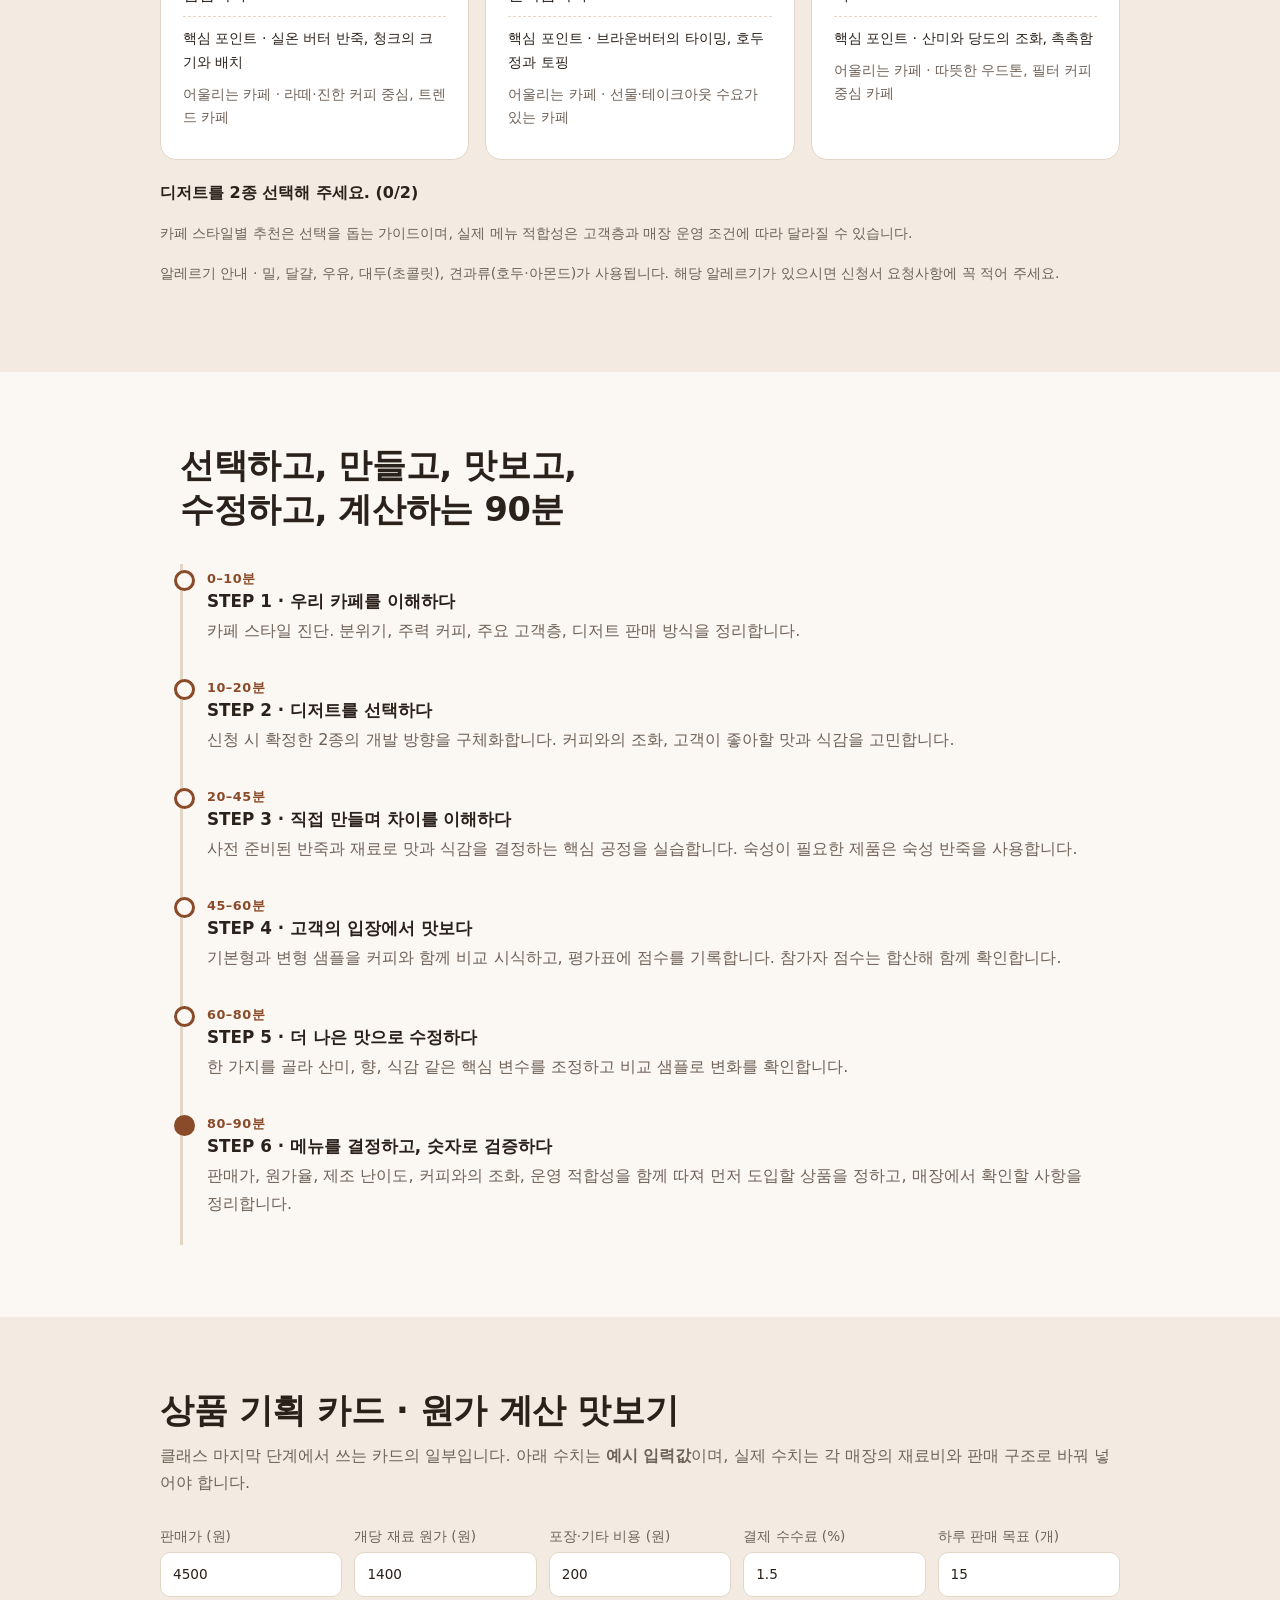
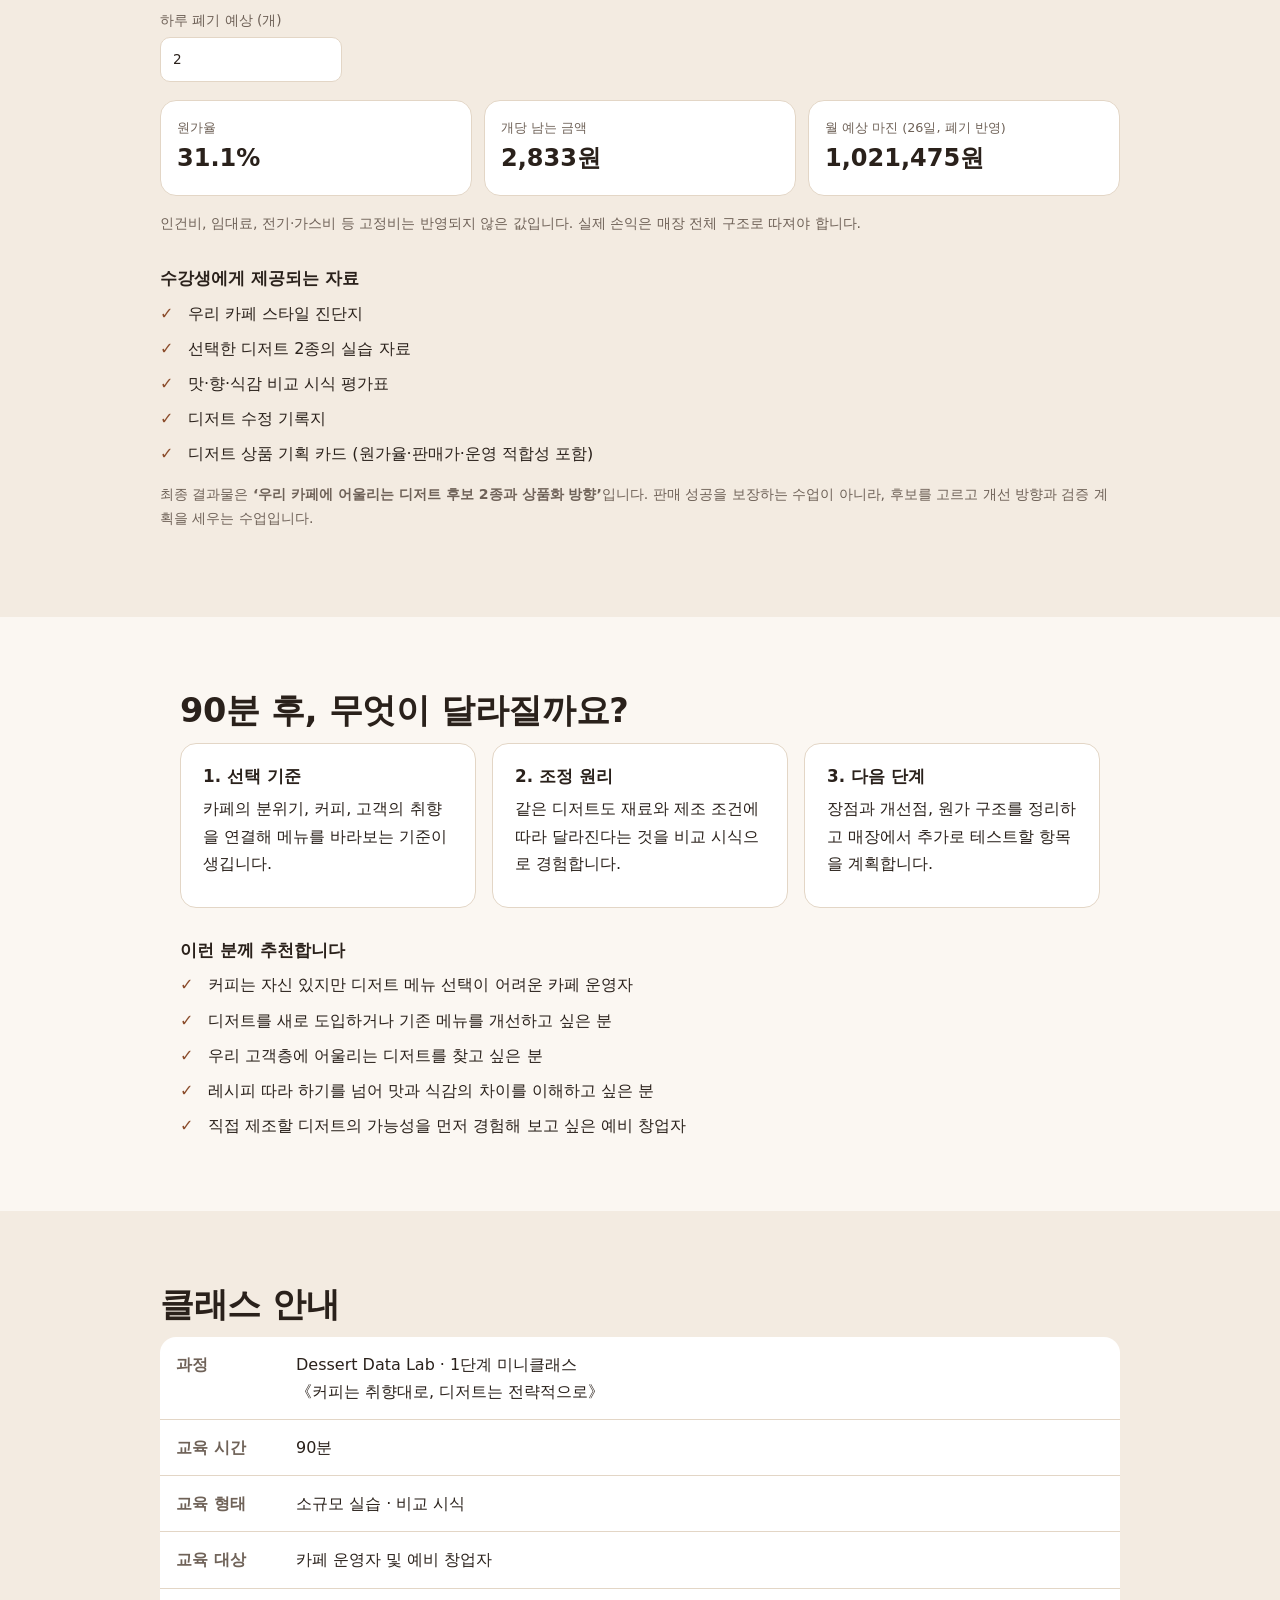
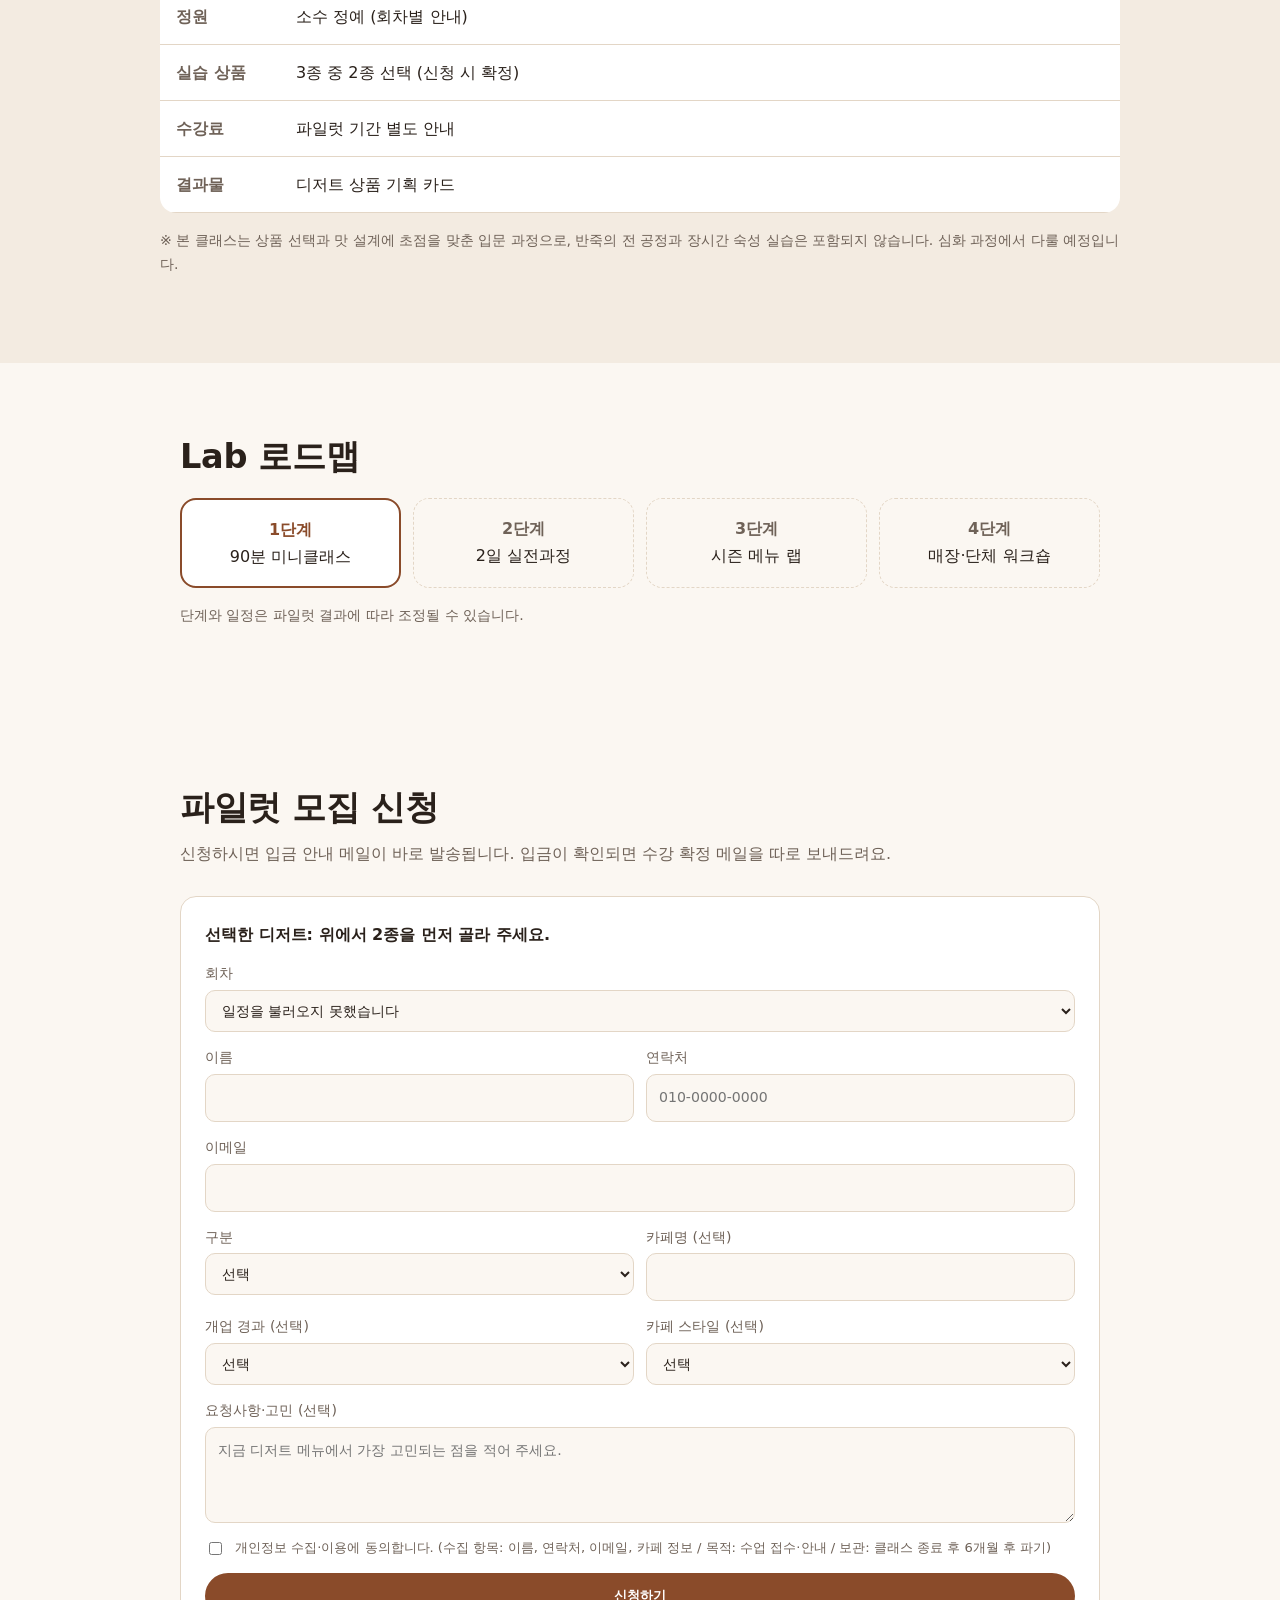
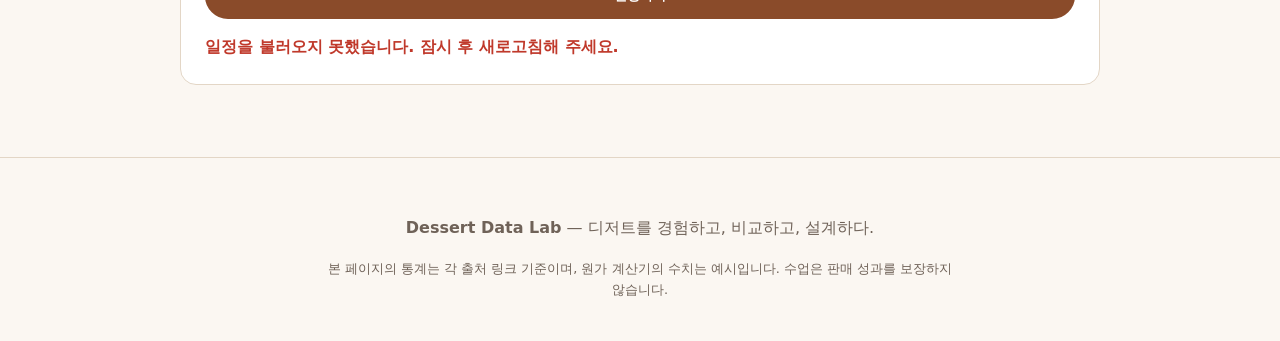
==== commit 6c26e587: "Update index.html" ====
--- a/apply/index.html
+++ b/apply/index.html
@@ -46,9 +46,9 @@
 
     <div class="stats">
       <div class="stat">
-        <b>약 60%</b>
-        <span>서울 커피숍 3년 누적 생존율. 주요 외식업종 중 가장 낮음</span>
-        <a href="https://dhnews.co.kr/news/view/1065577402337354" target="_blank" rel="noopener">가천대 연구 ↗</a>
+        <b>'커피만으론 부족'</b>
+        <span>기존 음료군 중심의 차별화 경쟁심화</span>
+        <a href="https://www.socialvalue.kr/news/view/1065591659171746">2026.3 ↗</a>
       </div>
       <div class="stat">
         <b>24개월</b>
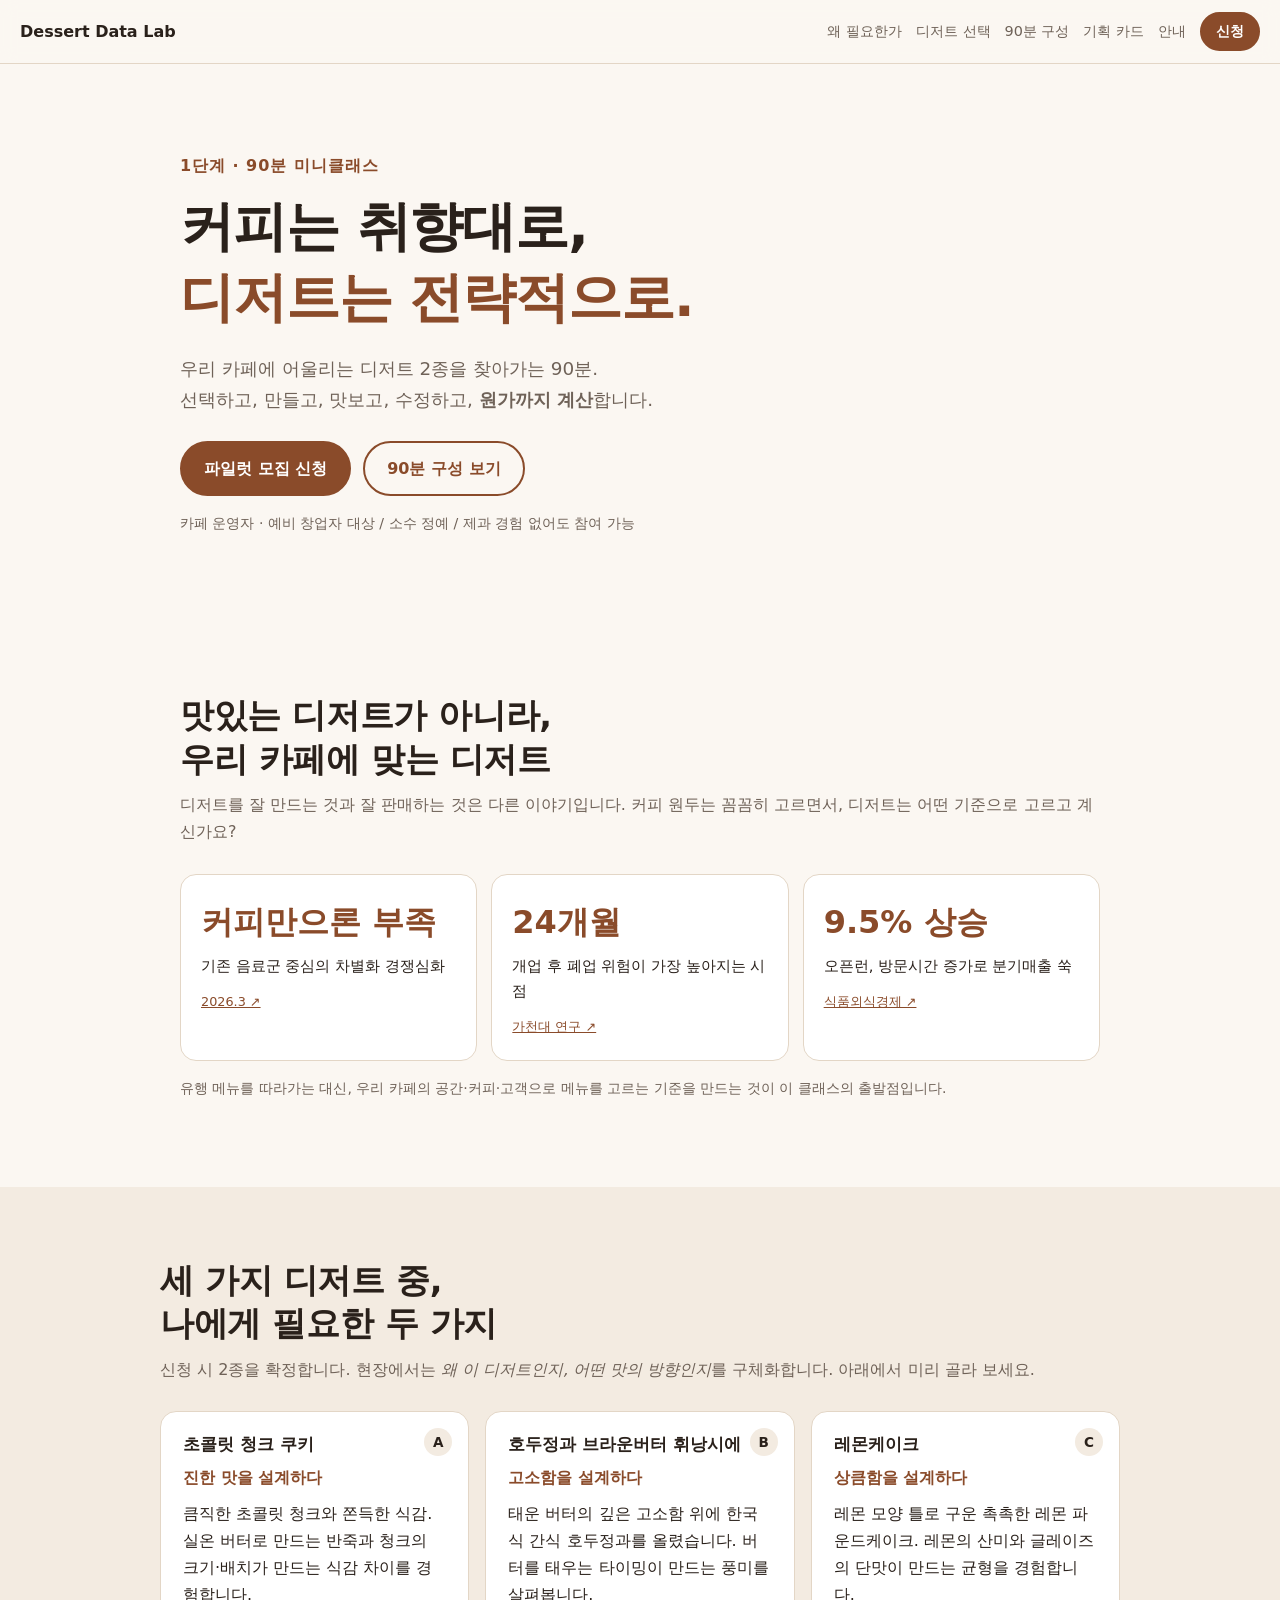
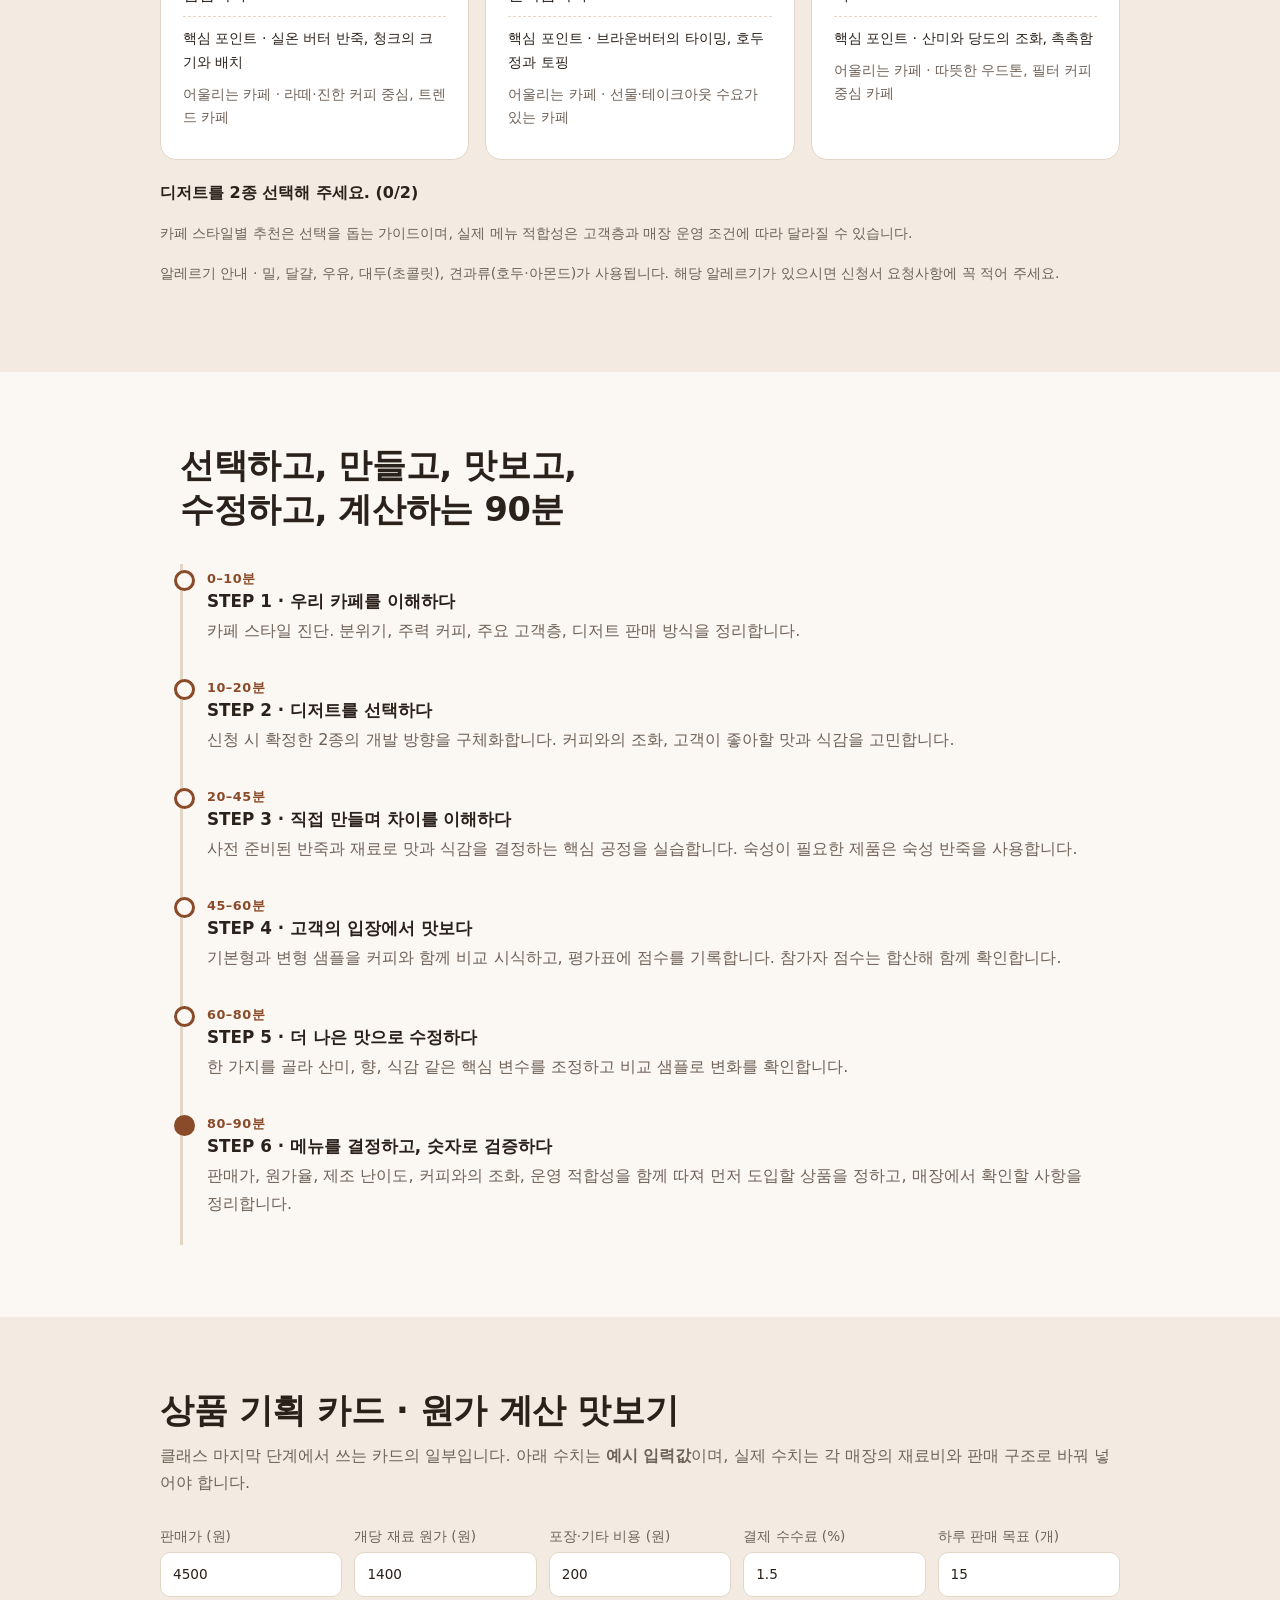
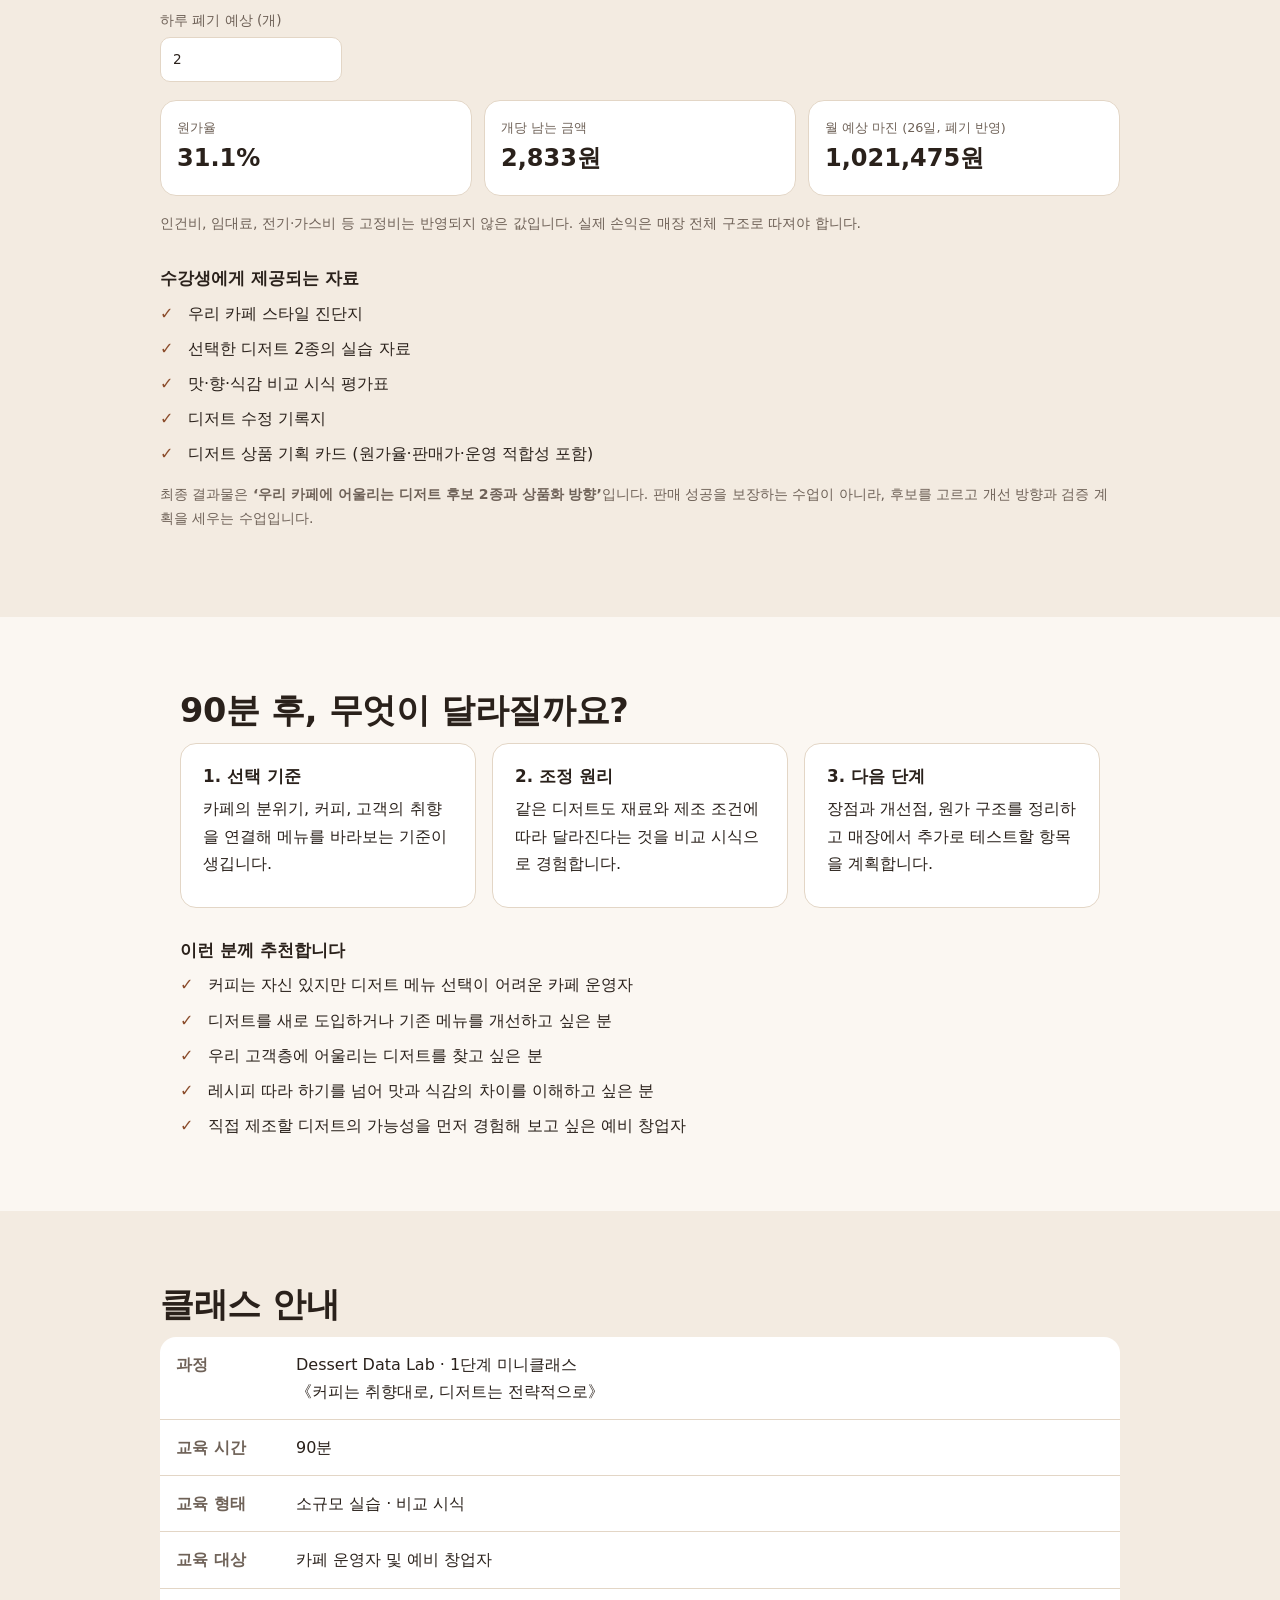
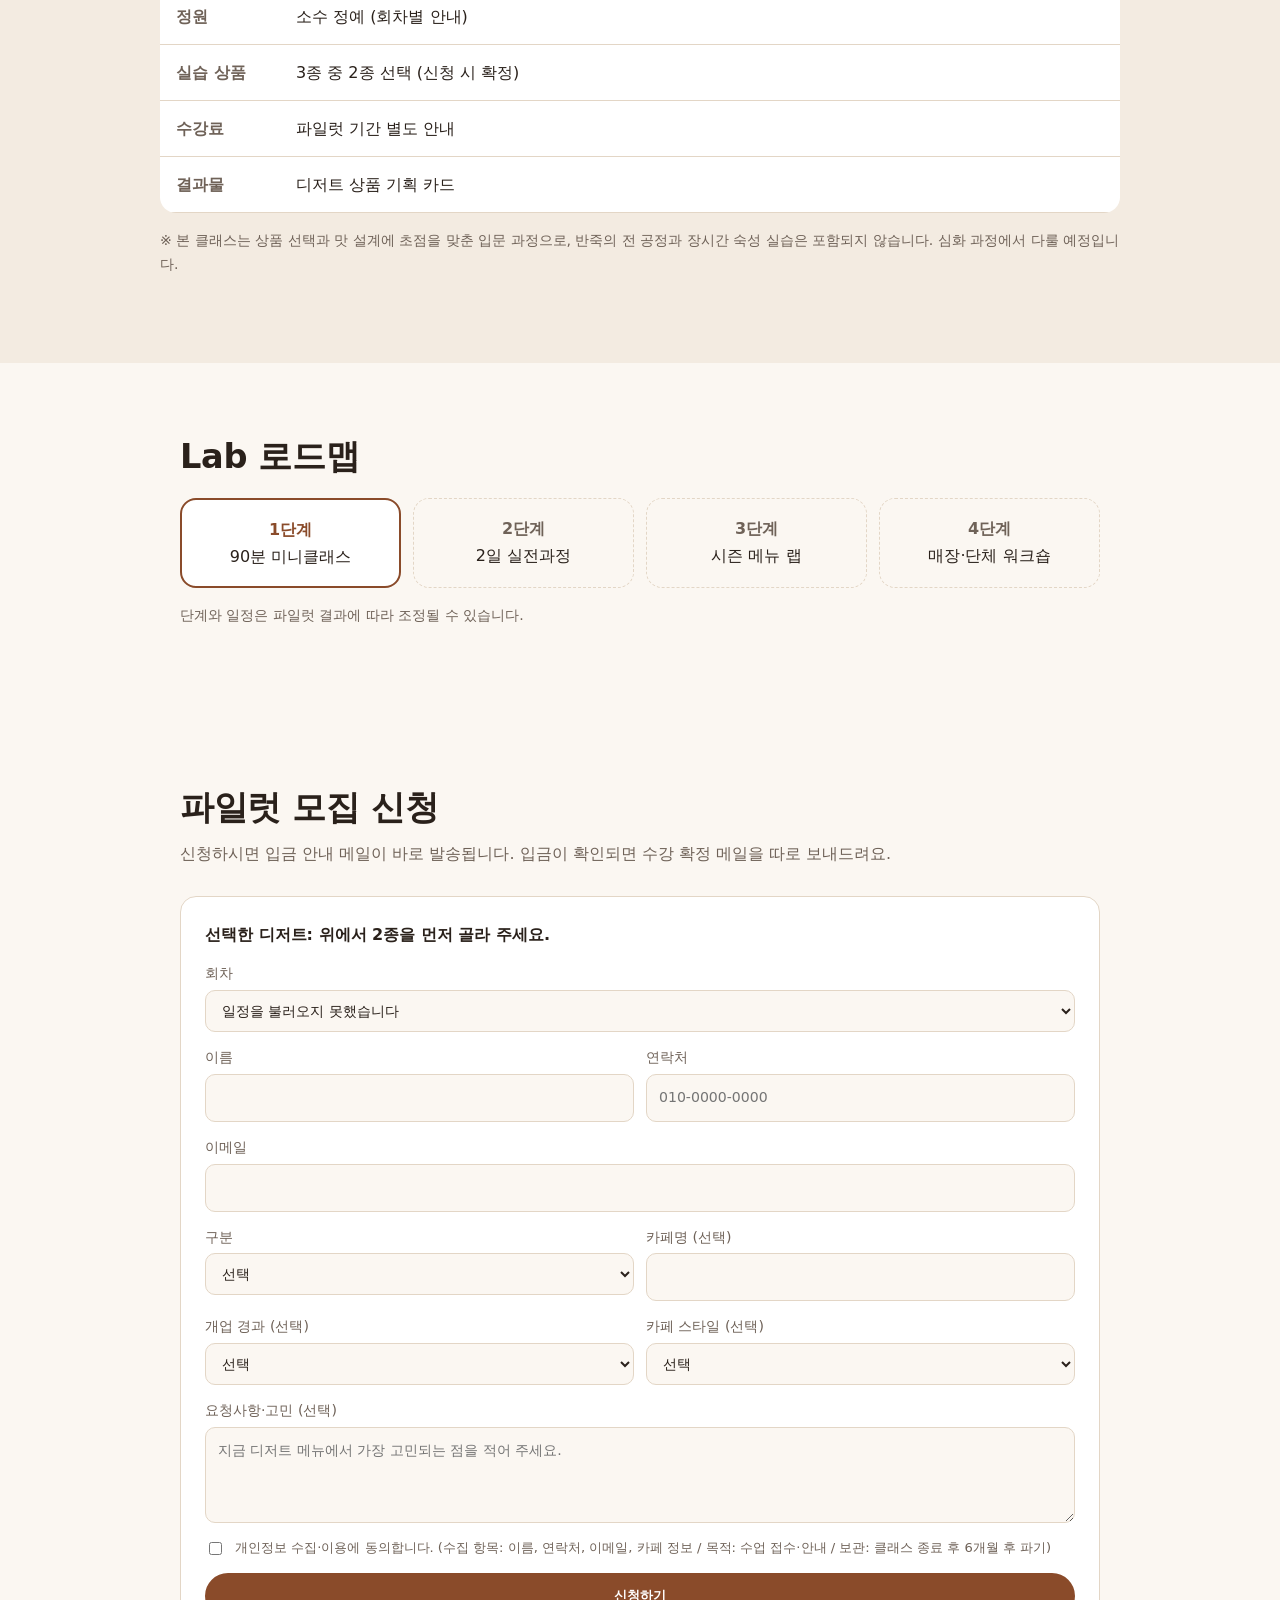
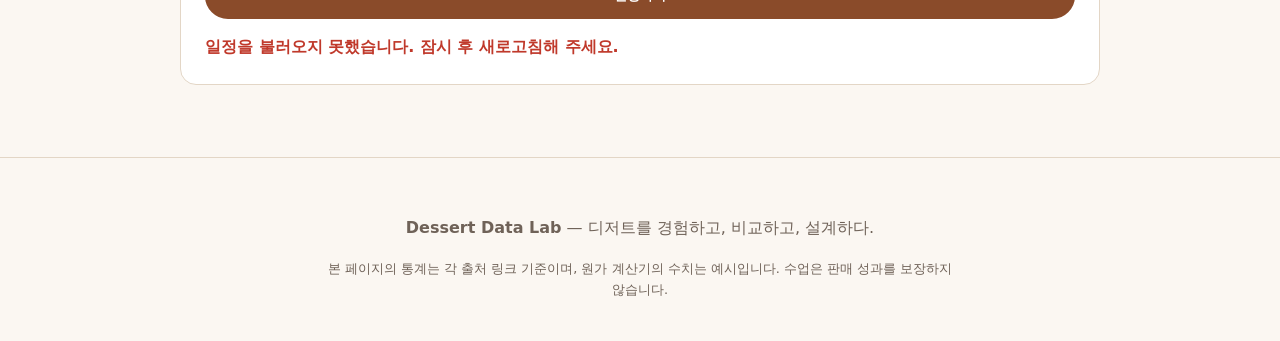
==== commit bfc6900a: "Update index.html" ====
--- a/apply/index.html
+++ b/apply/index.html
@@ -46,7 +46,7 @@
 
     <div class="stats">
       <div class="stat">
-        <b>'커피만으론 부족'</b>
+        <b>커피만으론 부족</b>
         <span>기존 음료군 중심의 차별화 경쟁심화</span>
         <a href="https://www.socialvalue.kr/news/view/1065591659171746">2026.3 ↗</a>
       </div>
@@ -56,9 +56,9 @@
         <a href="https://dhnews.co.kr/news/view/1065577402337354" target="_blank" rel="noopener">가천대 연구 ↗</a>
       </div>
       <div class="stat">
-        <b>4,542곳</b>
-        <span>2025년 서울에서 폐업한 커피전문점 수</span>
-        <a href="https://www.mt.co.kr/living/2026/03/25/2026032515485442938" target="_blank" rel="noopener">머니투데이 ↗</a>
+        <b>9.5% 상승</b>
+        <span>오픈런, 방문시간 증가로 분기매출 쑥</span>
+        <a href="https://foodbank.co.kr/news/articleView.html?idxno=67684">식품외식경제 ↗</a>
       </div>
     </div>
     <p class="note">유행 메뉴를 따라가는 대신, 우리 카페의 공간·커피·고객으로 메뉴를 고르는 기준을 만드는 것이 이 클래스의 출발점입니다.</p>
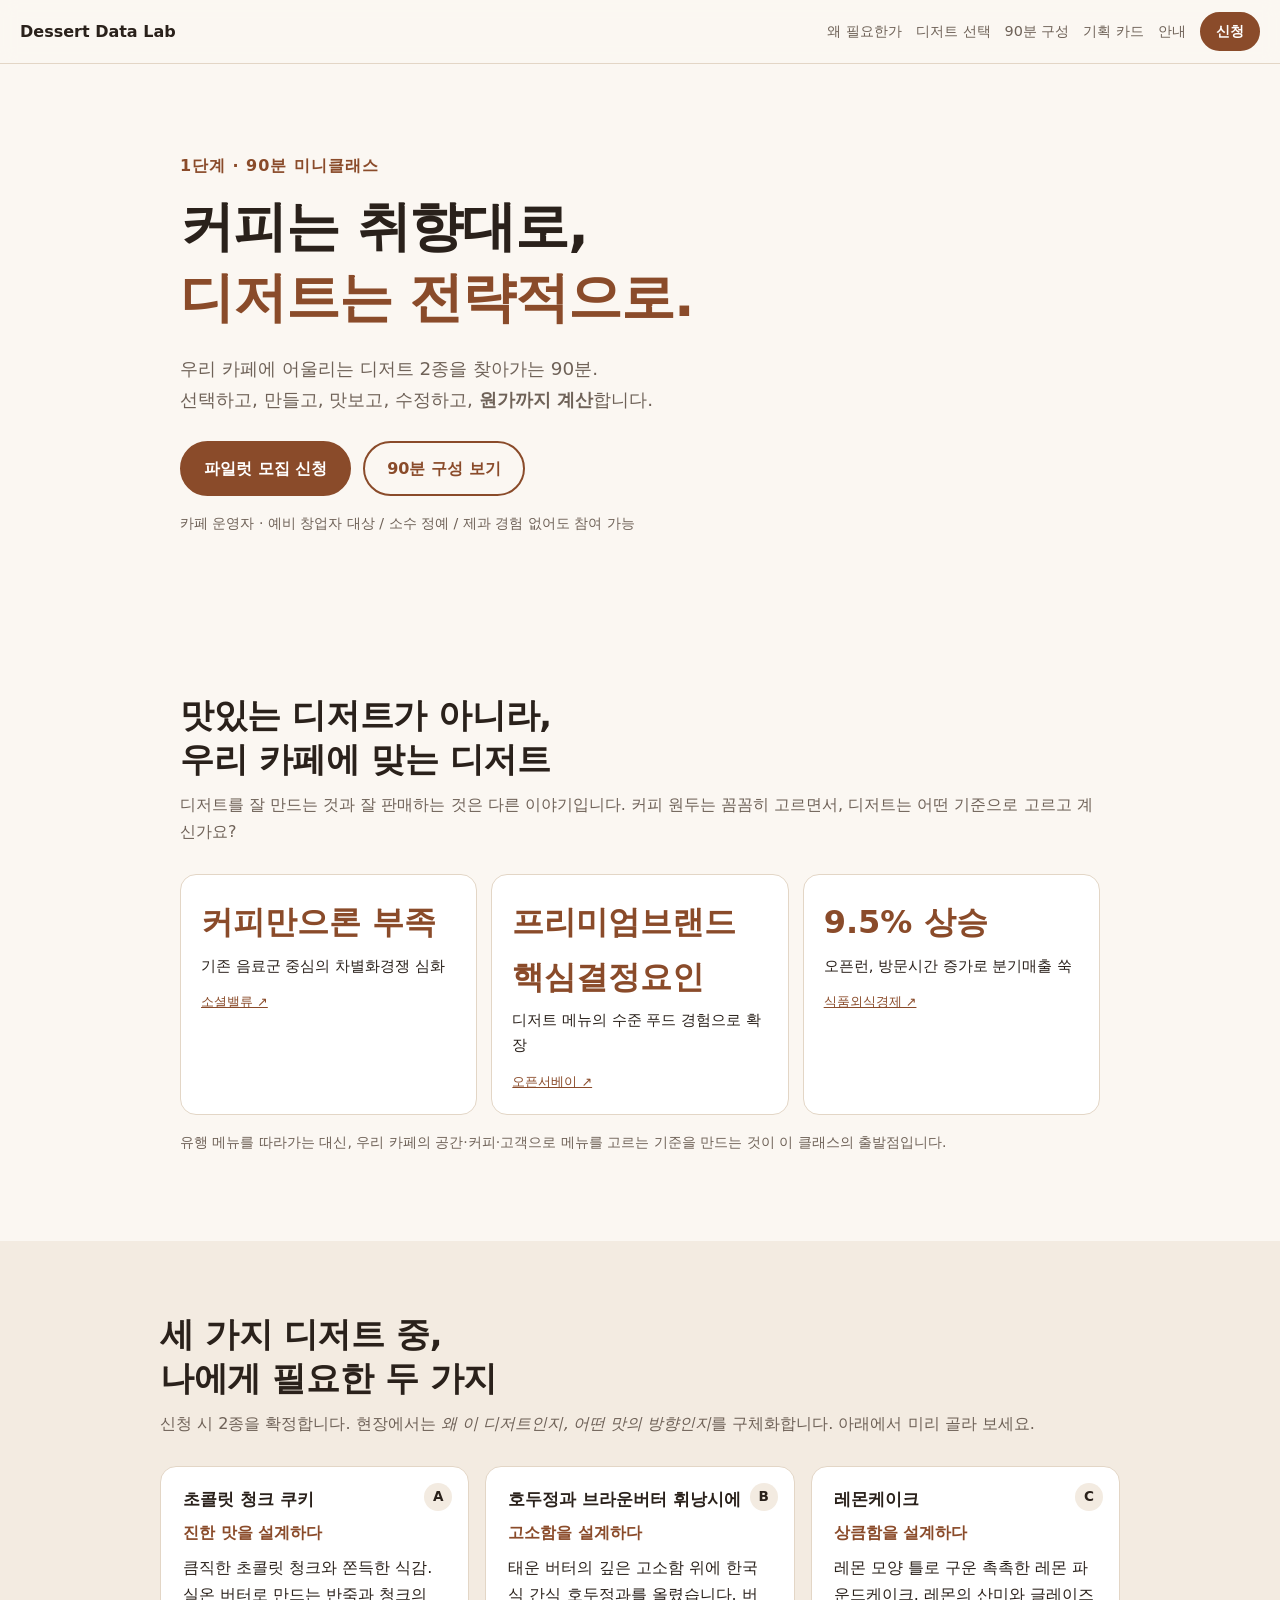
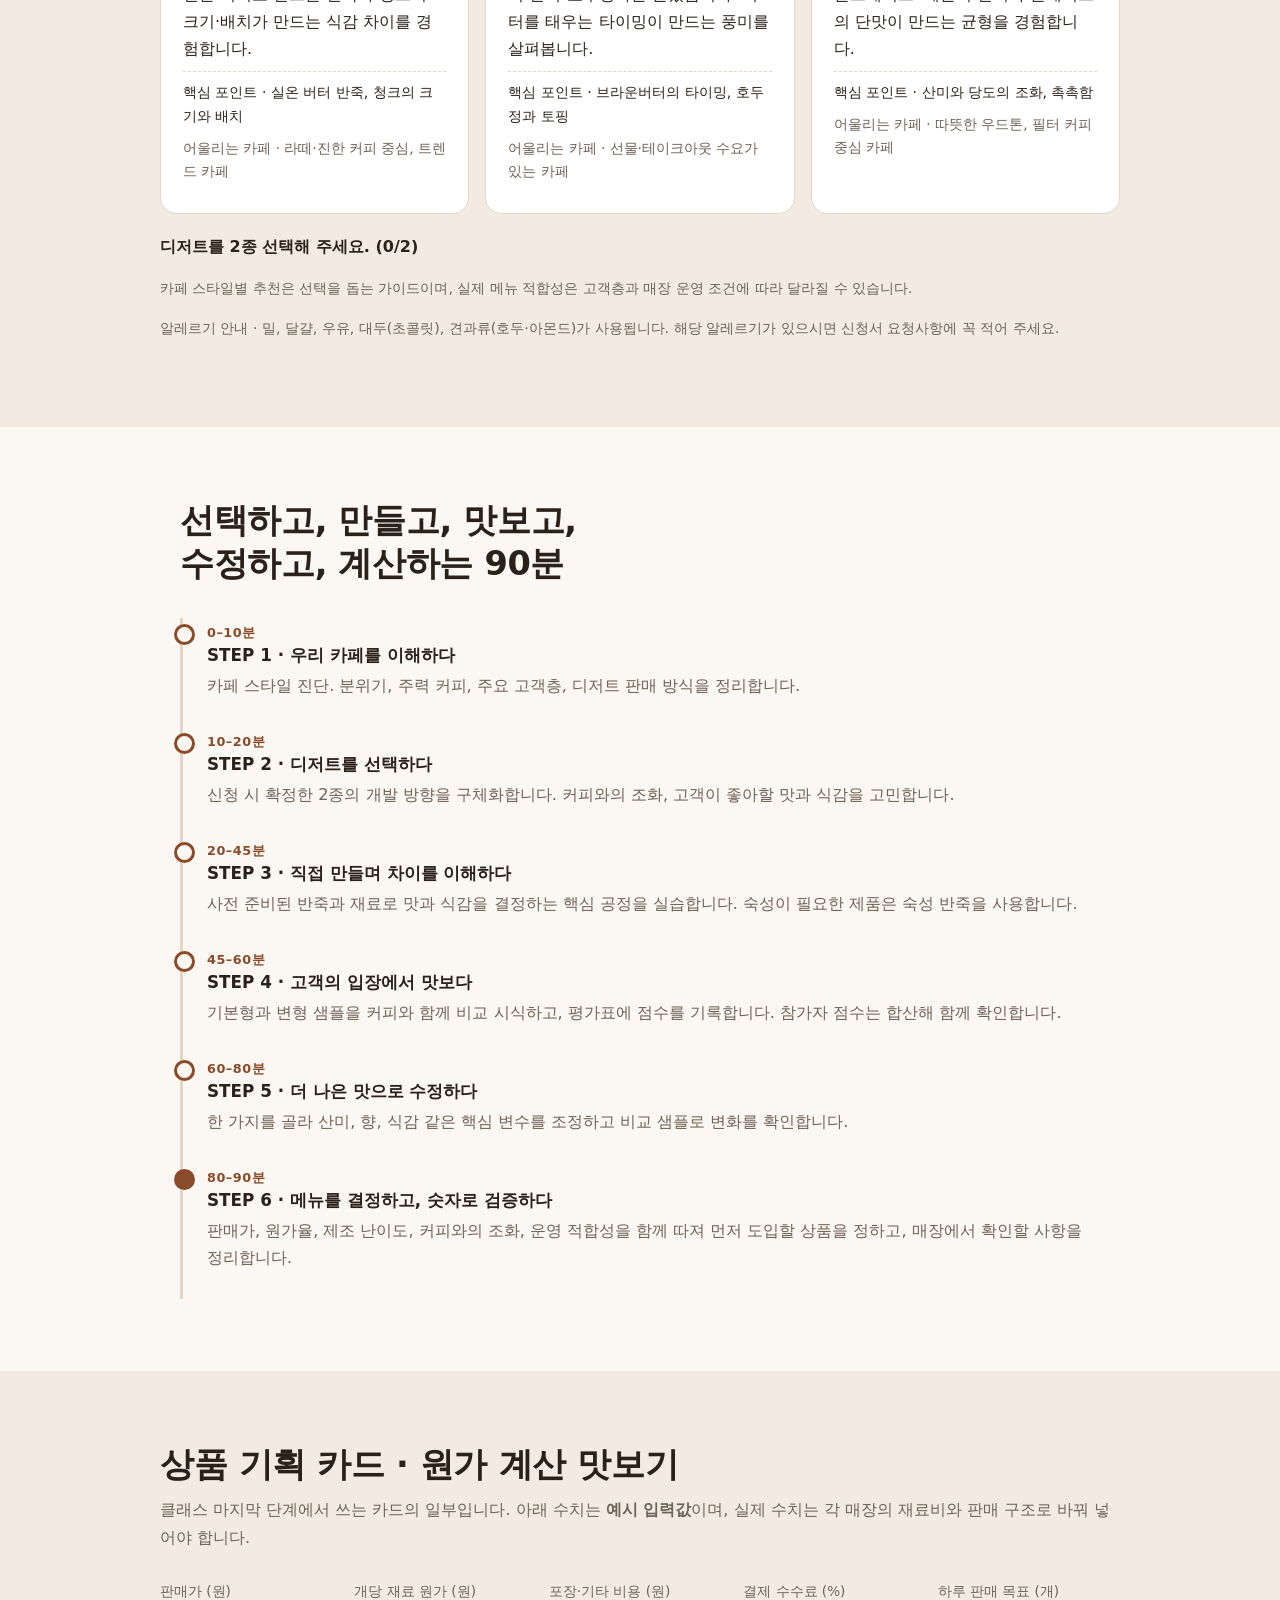
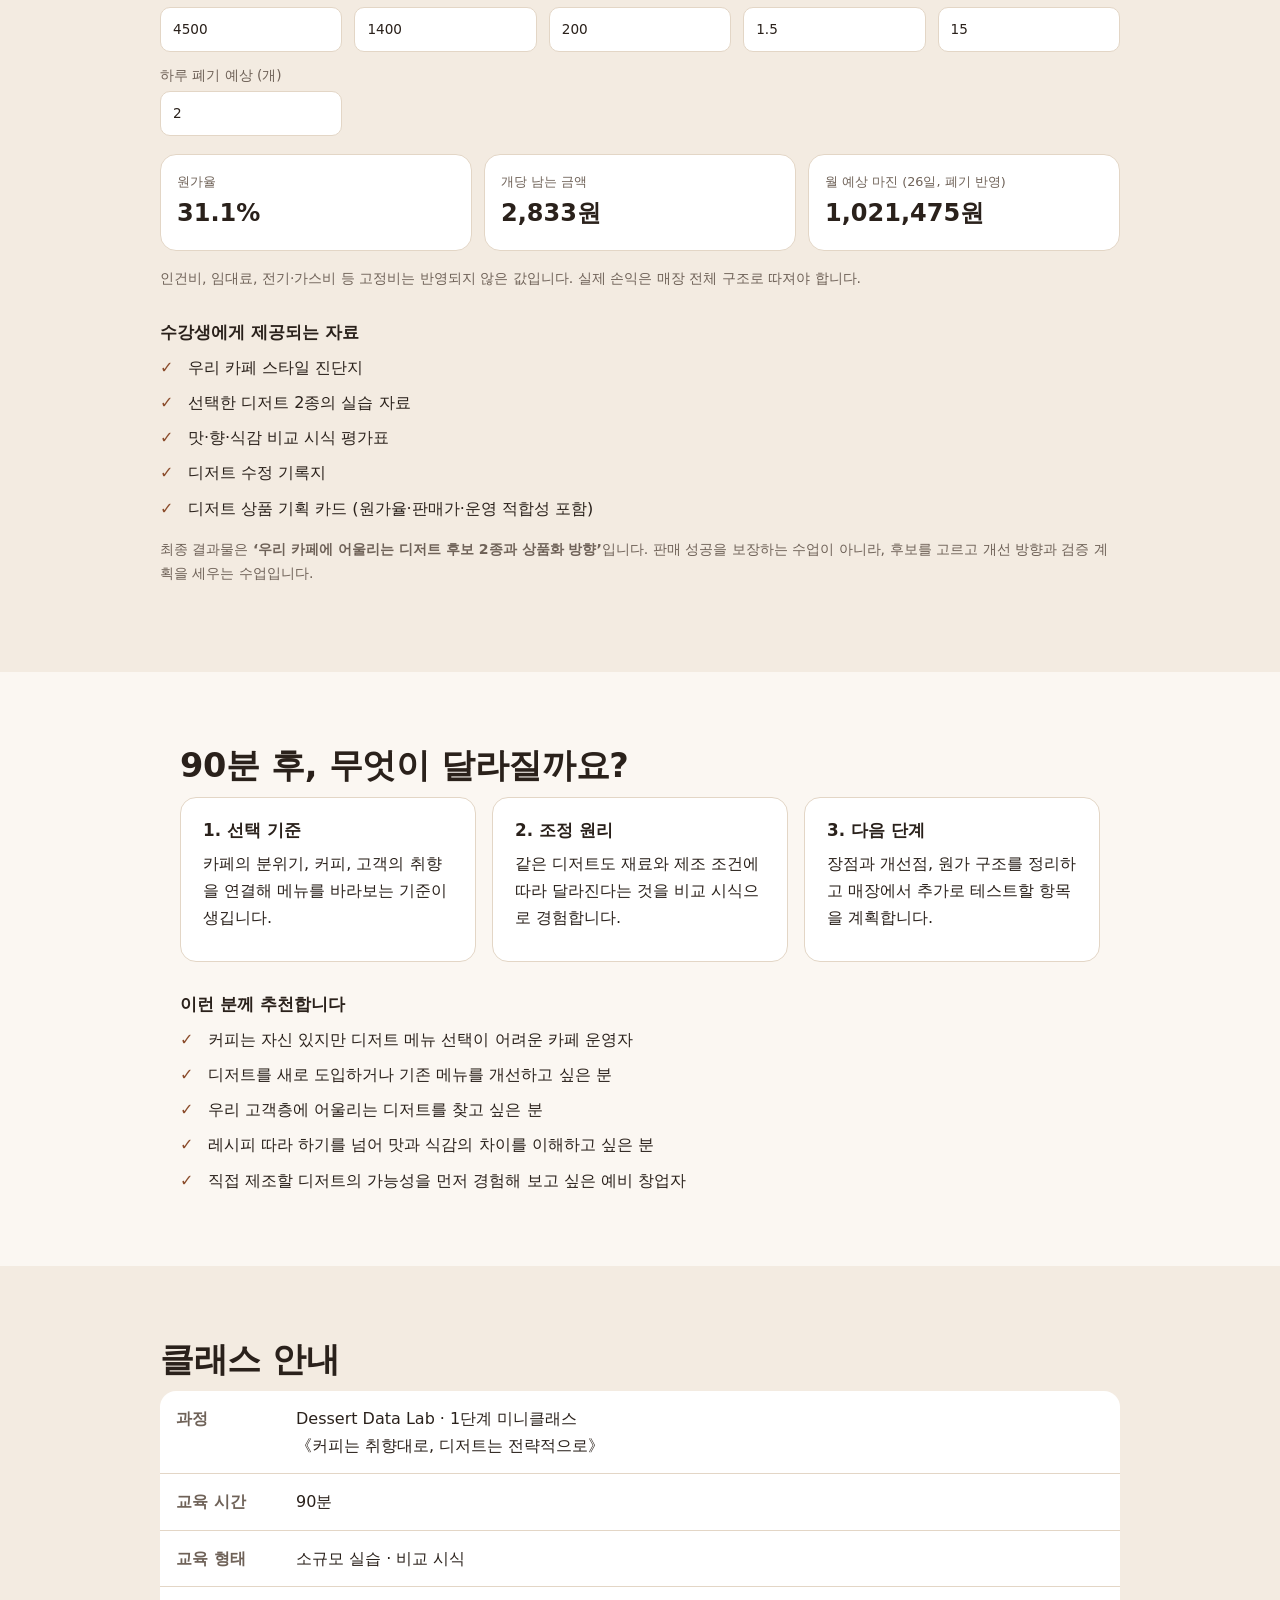
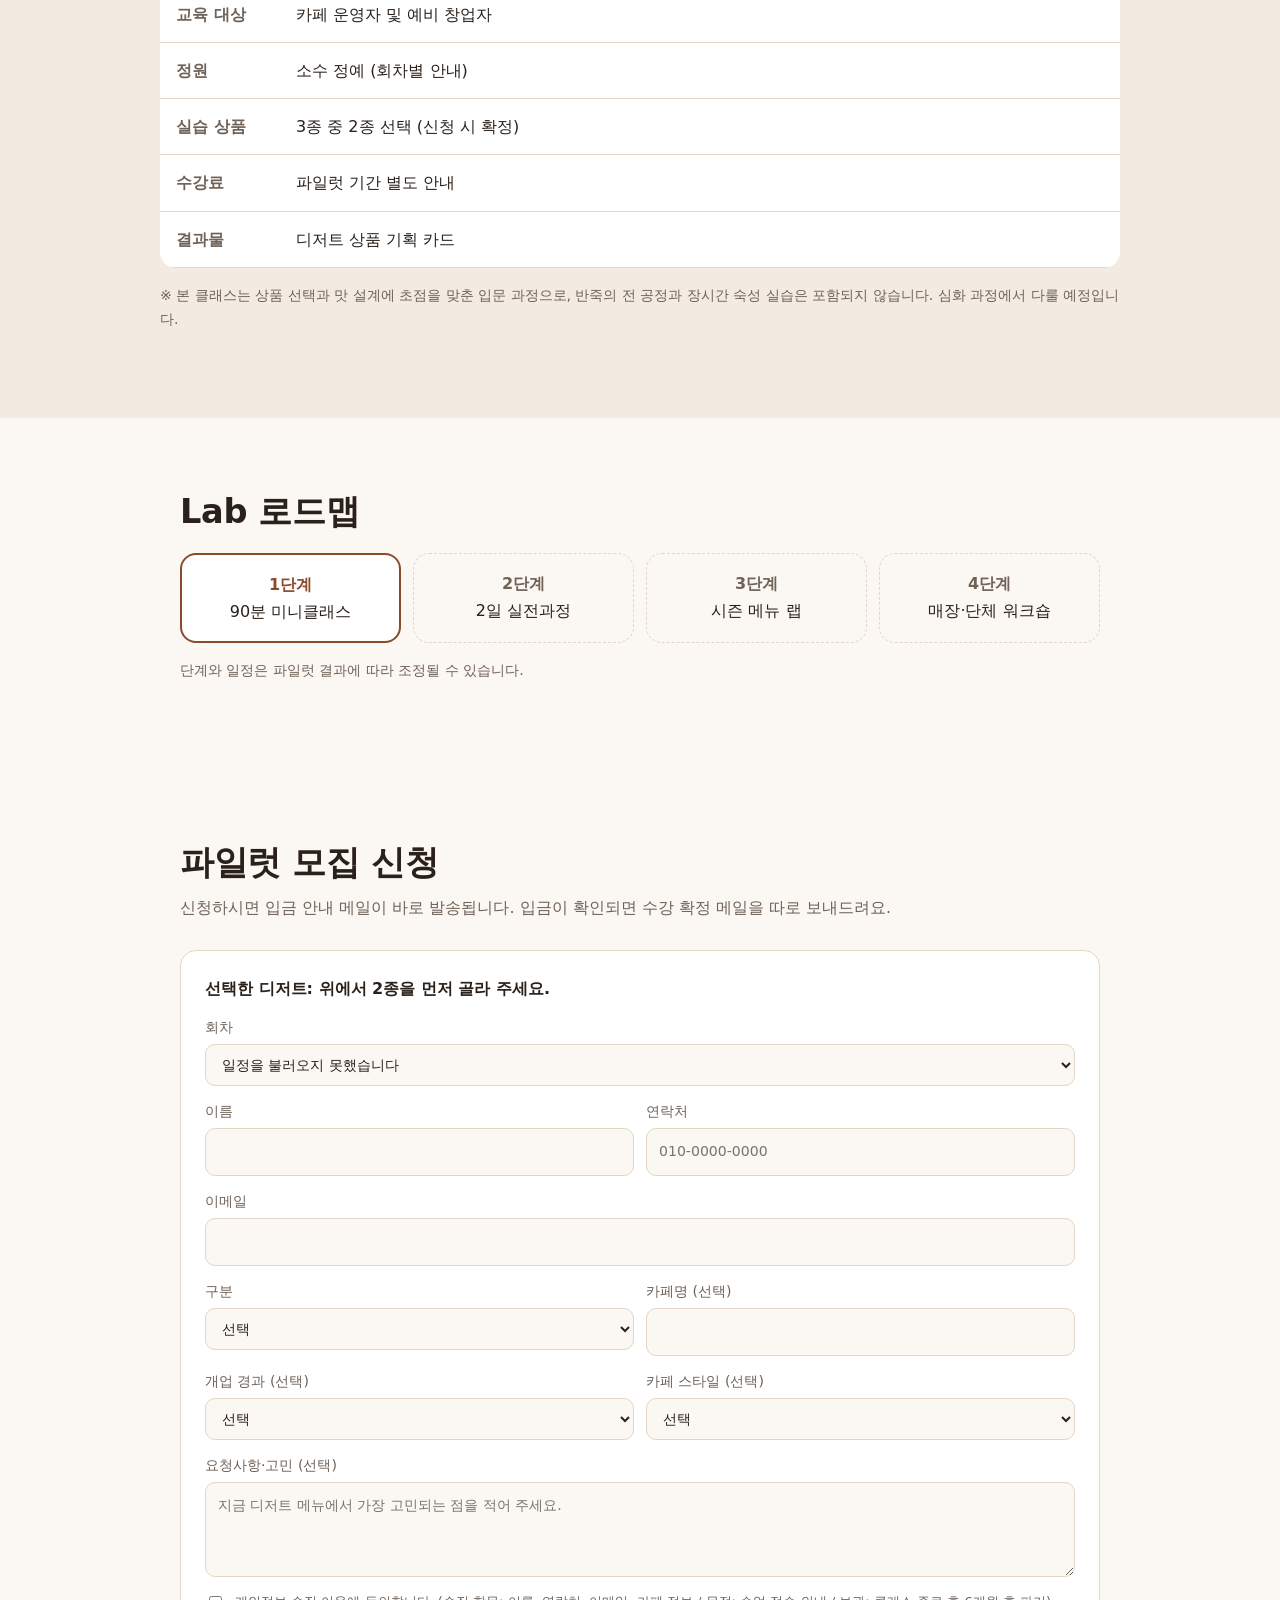
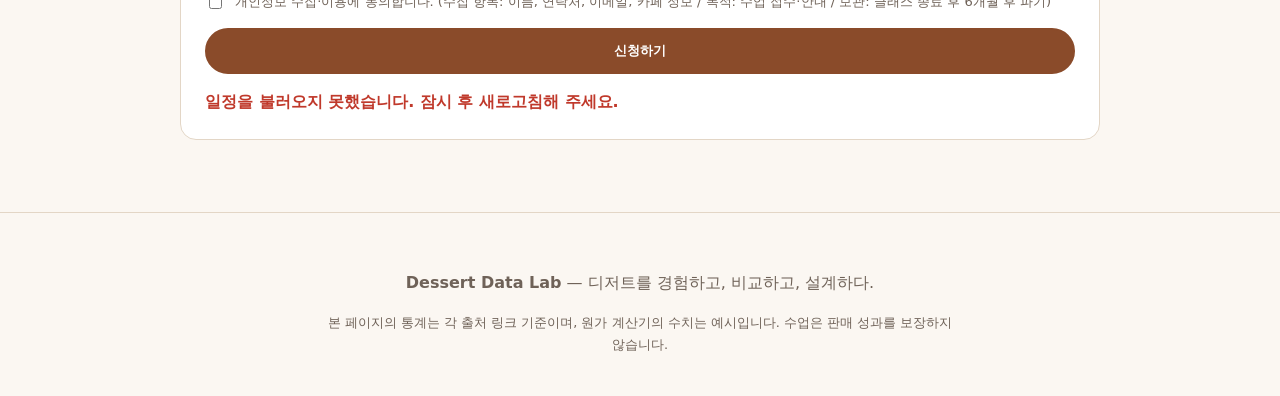
==== commit deb2b756: "Update index.html" ====
--- a/apply/index.html
+++ b/apply/index.html
@@ -47,13 +47,13 @@
     <div class="stats">
       <div class="stat">
         <b>커피만으론 부족</b>
-        <span>기존 음료군 중심의 차별화 경쟁심화</span>
-        <a href="https://www.socialvalue.kr/news/view/1065591659171746">2026.3 ↗</a>
+        <span>기존 음료군 중심의 차별화경쟁 심화</span>
+        <a href="https://www.socialvalue.kr/news/view/1065591659171746">소셜밸류 ↗</a>
       </div>
       <div class="stat">
-        <b>24개월</b>
-        <span>개업 후 폐업 위험이 가장 높아지는 시점</span>
-        <a href="https://dhnews.co.kr/news/view/1065577402337354" target="_blank" rel="noopener">가천대 연구 ↗</a>
+        <b>프리미엄브랜드 핵심결정요인</b>
+        <span>디저트 메뉴의 수준 푸드 경험으로 확장</span>
+        <a href="https://dhnews.co.kr/news/view/1065577402337354" target="_blank" rel="noopener">오픈서베이 ↗</a>
       </div>
       <div class="stat">
         <b>9.5% 상승</b>
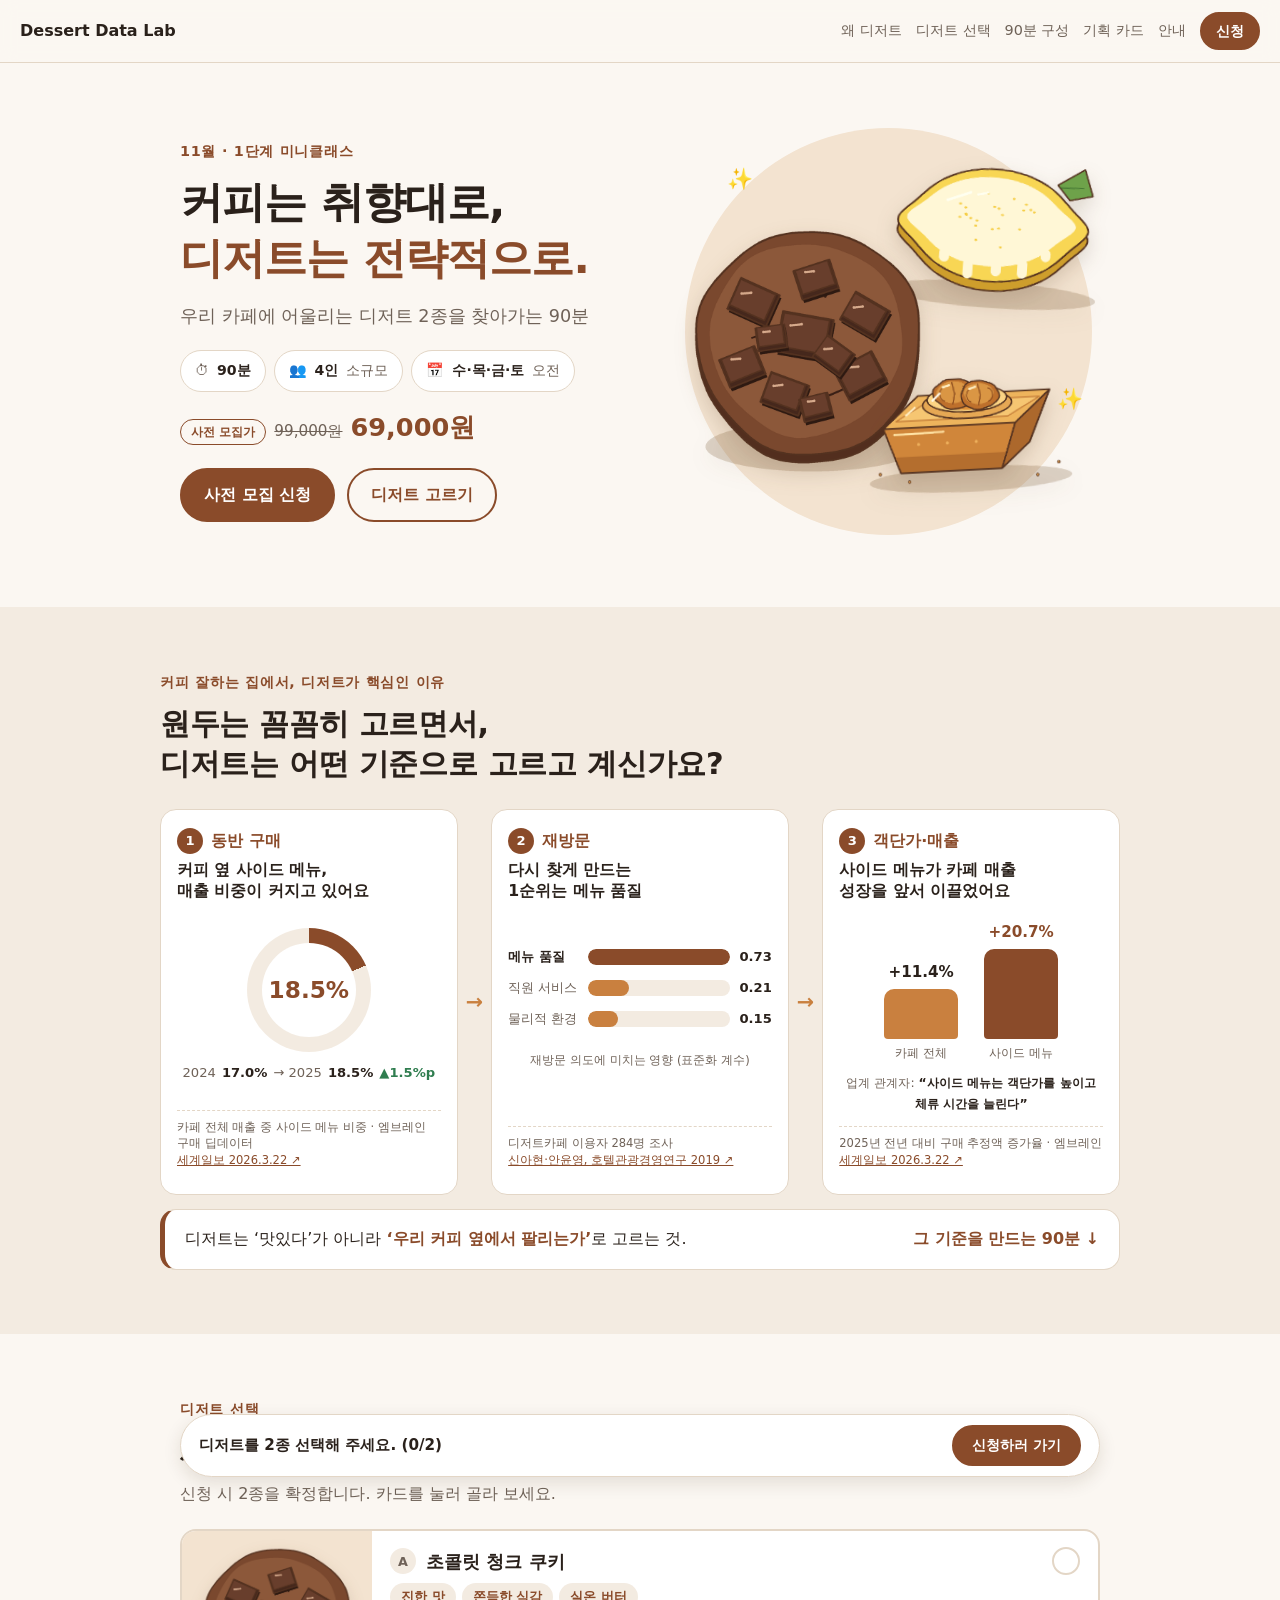
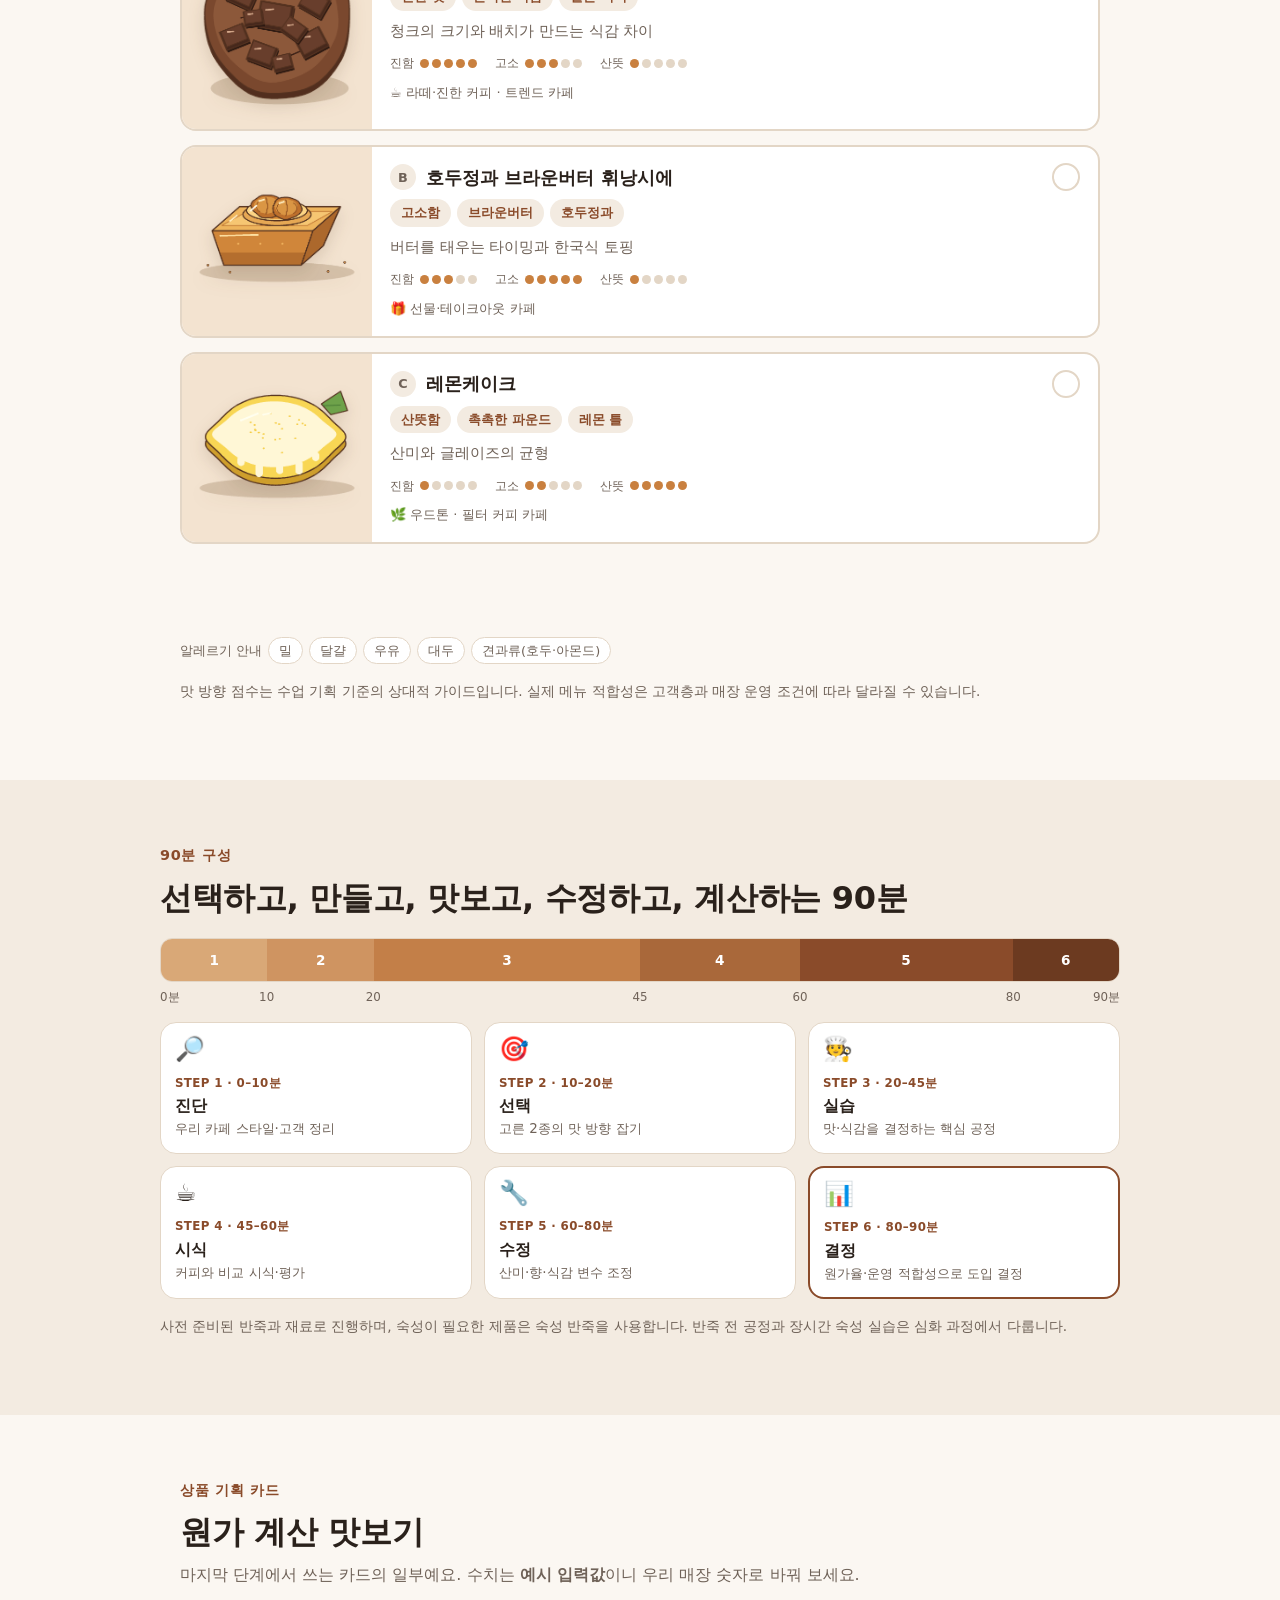
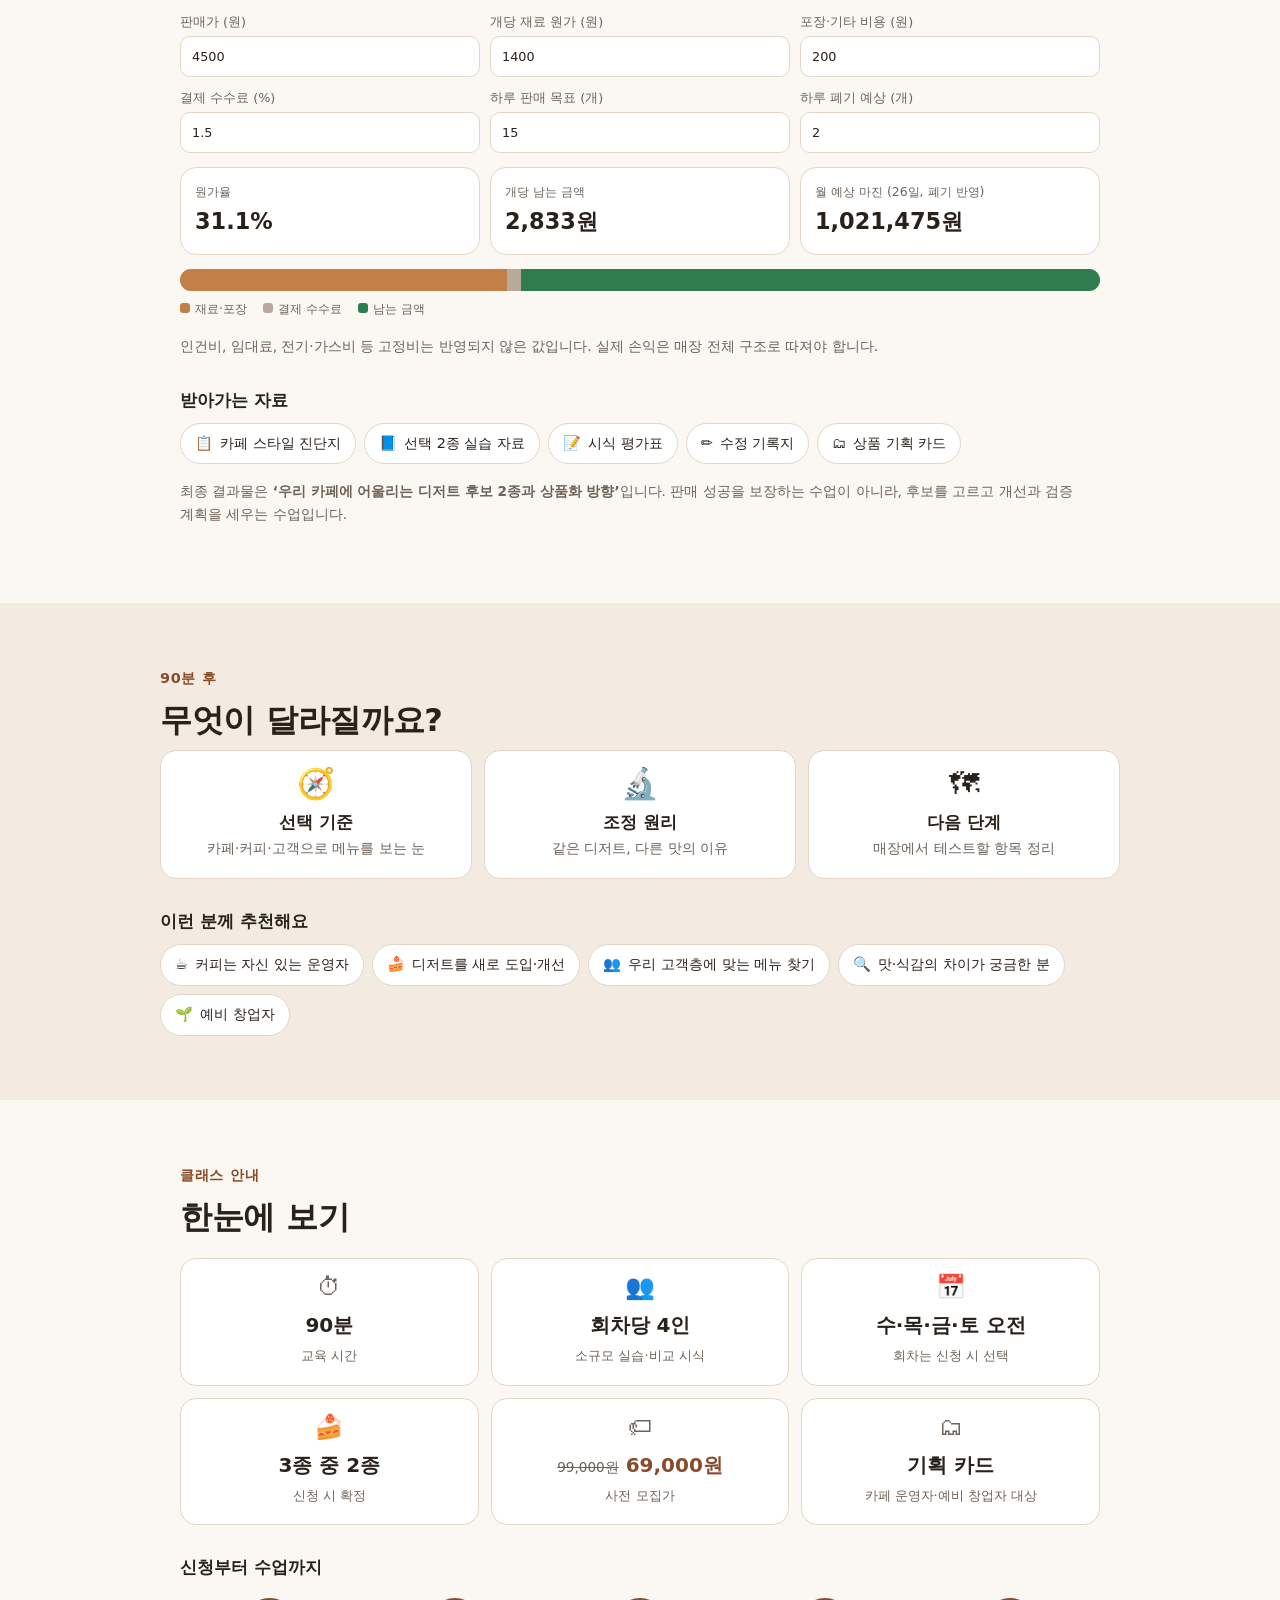
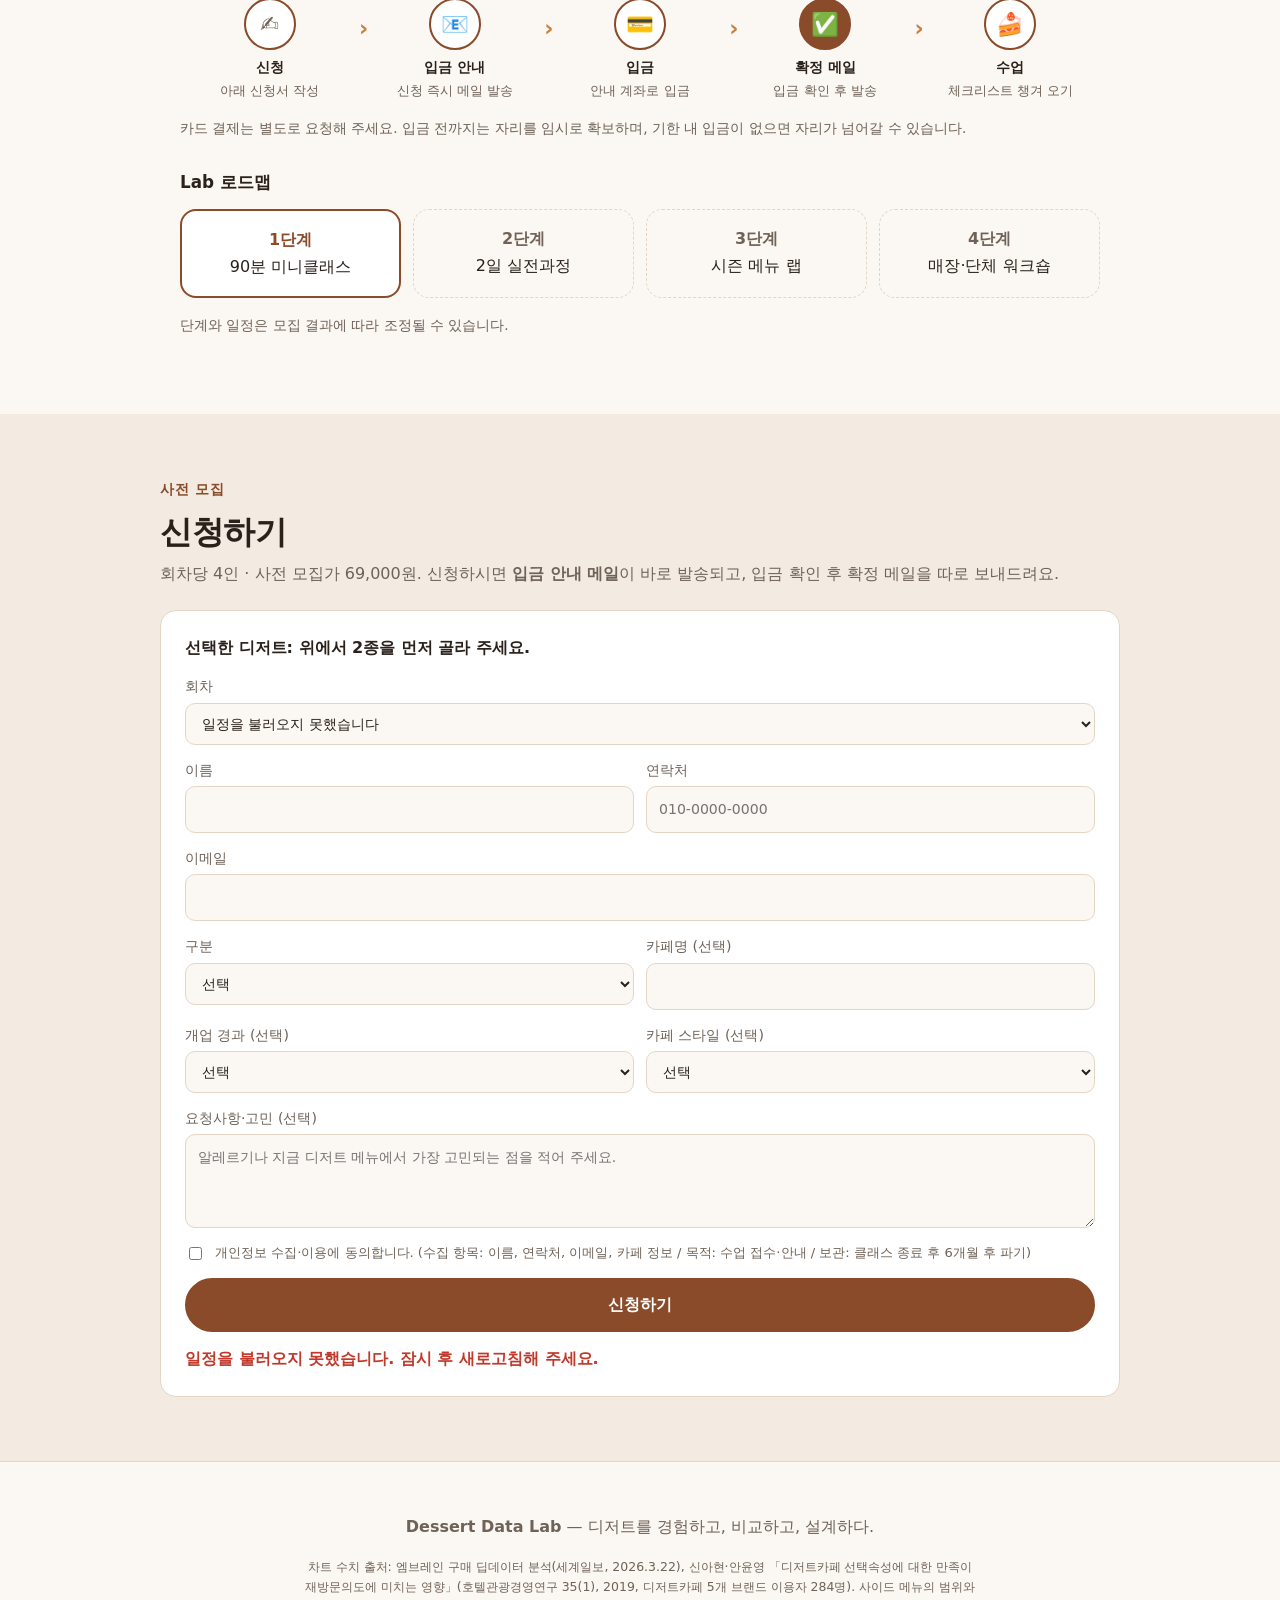
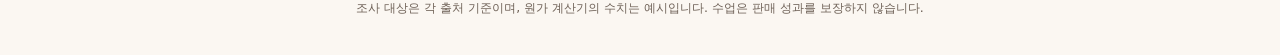
==== commit 8c1a5679: "Add files via upload" ====
--- a/apply/index.html
+++ b/apply/index.html
@@ -8,6 +8,7 @@
   <meta property="og:title" content="Dessert Data Lab · 90분 미니클래스">
   <meta property="og:description" content="커피는 취향대로, 디저트는 전략적으로. 우리 카페에 어울리는 디저트 2종을 찾아가는 90분.">
   <meta property="og:type" content="website">
+  <meta property="og:image" content="https://kiecoo-korea.github.io/dessert-data-lab/apply/img/og.png">
   <link rel="stylesheet" href="style.css">
 </head>
 <body>
@@ -15,7 +16,7 @@
 <header class="nav">
   <a class="brand" href="#top">Dessert Data Lab</a>
   <nav>
-    <a href="#why">왜 필요한가</a>
+    <a href="#why">왜 디저트</a>
     <a href="#picks">디저트 선택</a>
     <a href="#flow">90분 구성</a>
     <a href="#card">기획 카드</a>
@@ -28,101 +29,177 @@
 
   <!-- HERO -->
   <section class="hero">
-    <p class="eyebrow">1단계 · 90분 미니클래스</p>
-    <h1>커피는 취향대로,<br><span class="accent">디저트는 전략적으로.</span></h1>
-    <p class="lead">우리 카페에 어울리는 디저트 2종을 찾아가는 90분.<br>
-      선택하고, 만들고, 맛보고, 수정하고, <strong>원가까지 계산</strong>합니다.</p>
-    <div class="cta-row">
-      <a class="btn" href="#apply">파일럿 모집 신청</a>
-      <a class="btn ghost" href="#flow">90분 구성 보기</a>
-    </div>
-    <p class="note">카페 운영자 · 예비 창업자 대상 / 소수 정예 / 제과 경험 없어도 참여 가능</p>
-  </section>
-
-  <!-- WHY -->
-  <section id="why" class="section">
-    <h2>맛있는 디저트가 아니라,<br>우리 카페에 맞는 디저트</h2>
-    <p class="sub">디저트를 잘 만드는 것과 잘 판매하는 것은 다른 이야기입니다. 커피 원두는 꼼꼼히 고르면서, 디저트는 어떤 기준으로 고르고 계신가요?</p>
-
-    <div class="stats">
-      <div class="stat">
-        <b>커피만으론 부족</b>
-        <span>기존 음료군 중심의 차별화경쟁 심화</span>
-        <a href="https://www.socialvalue.kr/news/view/1065591659171746">소셜밸류 ↗</a>
+    <div class="hero-copy">
+      <p class="eyebrow">11월 · 1단계 미니클래스</p>
+      <h1>커피는 취향대로,<br><span class="accent">디저트는 전략적으로.</span></h1>
+      <p class="lead">우리 카페에 어울리는 디저트 2종을 찾아가는 90분</p>
+      <ul class="facts">
+        <li><span class="emo" aria-hidden="true">⏱</span><b>90분</b></li>
+        <li><span class="emo" aria-hidden="true">👥</span><b>4인</b> 소규모</li>
+        <li><span class="emo" aria-hidden="true">📅</span><b>수·목·금·토</b> 오전</li>
+      </ul>
+      <p class="price"><span class="price-badge">사전 모집가</span> <s>99,000원</s> <strong>69,000원</strong></p>
+      <div class="cta-row">
+        <a class="btn" href="#apply">사전 모집 신청</a>
+        <a class="btn ghost" href="#picks">디저트 고르기</a>
       </div>
-      <div class="stat">
-        <b>프리미엄브랜드 핵심결정요인</b>
-        <span>디저트 메뉴의 수준 푸드 경험으로 확장</span>
-        <a href="https://dhnews.co.kr/news/view/1065577402337354" target="_blank" rel="noopener">오픈서베이 ↗</a>
-      </div>
-      <div class="stat">
-        <b>9.5% 상승</b>
-        <span>오픈런, 방문시간 증가로 분기매출 쑥</span>
-        <a href="https://foodbank.co.kr/news/articleView.html?idxno=67684">식품외식경제 ↗</a>
-      </div>
-    </div>
-    <p class="note">유행 메뉴를 따라가는 대신, 우리 카페의 공간·커피·고객으로 메뉴를 고르는 기준을 만드는 것이 이 클래스의 출발점입니다.</p>
+    </div>
+    <div class="hero-art" aria-hidden="false">
+      <img class="h-lemon" src="img/dessert-lemon.png" alt="레몬 모양 틀로 구운 레몬케이크 일러스트">
+      <img class="h-cookie" src="img/dessert-cookie.png" alt="초콜릿 청크 쿠키 일러스트">
+      <img class="h-fin" src="img/dessert-financier.png" alt="호두정과를 올린 브라운버터 휘낭시에 일러스트">
+      <span class="spark s1" aria-hidden="true">✨</span>
+      <span class="spark s2" aria-hidden="true">✨</span>
+    </div>
+  </section>
+
+  <!-- WHY : 커피 → 동반 구매 → 재방문 → 객단가 -->
+  <section id="why" class="section alt">
+    <p class="eyebrow">커피 잘하는 집에서, 디저트가 핵심인 이유</p>
+    <h2 class="why-q">원두는 꼼꼼히 고르면서,<br>디저트는 어떤 기준으로 고르고 계신가요?</h2>
+
+    <div class="why-flow">
+      <article class="why-card">
+        <div class="why-head"><span class="why-num">1</span><span class="why-kw">동반 구매</span></div>
+        <h3 class="why-title">커피 옆 사이드 메뉴,<br>매출 비중이 커지고 있어요</h3>
+        <div class="chart">
+          <div class="donut" style="--p:18.5" role="img" aria-label="카페 매출 중 사이드 메뉴 비중 18.5%"><b>18.5%</b></div>
+          <div class="yoy">2024 <b>17.0%</b> → 2025 <b>18.5%</b> <span class="up">▲1.5%p</span></div>
+        </div>
+        <p class="why-src">카페 전체 매출 중 사이드 메뉴 비중 · 엠브레인 구매 딥데이터<br><a href="https://www.segye.com/newsView/20260322501945" target="_blank" rel="noopener">세계일보 2026.3.22 ↗</a></p>
+      </article>
+
+      <span class="why-arrow" aria-hidden="true">→</span>
+
+      <article class="why-card">
+        <div class="why-head"><span class="why-num">2</span><span class="why-kw">재방문</span></div>
+        <h3 class="why-title">다시 찾게 만드는<br>1순위는 메뉴 품질</h3>
+        <div class="chart">
+          <div class="hbars" role="img" aria-label="재방문의도에 미치는 영향: 메뉴 품질 0.73, 직원 서비스 0.21, 물리적 환경 0.15">
+            <div class="hb top"><span>메뉴 품질</span><i style="--w:100%"></i><b>0.73</b></div>
+            <div class="hb"><span>직원 서비스</span><i style="--w:29%"></i><b>0.21</b></div>
+            <div class="hb"><span>물리적 환경</span><i style="--w:21%"></i><b>0.15</b></div>
+          </div>
+          <p class="hb-note">재방문 의도에 미치는 영향 (표준화 계수)</p>
+        </div>
+        <p class="why-src">디저트카페 이용자 284명 조사<br><a href="https://tiri.sejong.ac.kr/static/datas/journal/%ED%98%B8%ED%85%94%EA%B4%80%EA%B4%91%EA%B2%BD%EC%98%81%EC%97%B0%EA%B5%AC(%EC%A0%9C35%EC%A7%91%20%EC%A0%9C1%ED%98%B8)/35-1-2.pdf" target="_blank" rel="noopener">신아현·안윤영, 호텔관광경영연구 2019 ↗</a></p>
+      </article>
+
+      <span class="why-arrow" aria-hidden="true">→</span>
+
+      <article class="why-card">
+        <div class="why-head"><span class="why-num">3</span><span class="why-kw">객단가·매출</span></div>
+        <h3 class="why-title">사이드 메뉴가 카페 매출<br>성장을 앞서 이끌었어요</h3>
+        <div class="chart">
+          <div class="vbars" role="img" aria-label="2025년 구매 추정액 증가율: 카페 전체 11.4%, 사이드 메뉴 20.7%">
+            <div class="vb" style="--h:55"><b>+11.4%</b><i></i><span>카페 전체</span></div>
+            <div class="vb hi" style="--h:100"><b>+20.7%</b><i></i><span>사이드 메뉴</span></div>
+          </div>
+          <p class="quote">업계 관계자: <q>사이드 메뉴는 객단가를 높이고 체류 시간을 늘린다</q></p>
+        </div>
+        <p class="why-src">2025년 전년 대비 구매 추정액 증가율 · 엠브레인<br><a href="https://www.segye.com/newsView/20260322501945" target="_blank" rel="noopener">세계일보 2026.3.22 ↗</a></p>
+      </article>
+    </div>
+
+    <div class="why-answer">
+      <p>디저트는 ‘맛있다’가 아니라 <b>‘우리 커피 옆에서 팔리는가’</b>로 고르는 것.</p>
+      <span class="go">그 기준을 만드는 90분 ↓</span>
+    </div>
   </section>
 
   <!-- PICKS -->
-  <section id="picks" class="section alt">
-    <h2>세 가지 디저트 중,<br>나에게 필요한 두 가지</h2>
-    <p class="sub">신청 시 2종을 확정합니다. 현장에서는 <em>왜 이 디저트인지, 어떤 맛의 방향인지</em>를 구체화합니다. 아래에서 미리 골라 보세요.</p>
-
-    <div class="cards" id="pickCards">
-      <label class="card pick" data-key="cookie">
+  <section id="picks" class="section">
+    <p class="eyebrow">디저트 선택</p>
+    <h2>세 가지 중, 나에게 필요한 두 가지</h2>
+    <p class="sub">신청 시 2종을 확정합니다. 카드를 눌러 골라 보세요.</p>
+
+    <div class="pick-list" id="pickCards">
+      <label class="pick" data-key="cookie">
         <input type="checkbox" name="dessert" value="초콜릿 청크 쿠키">
-        <span class="tag">A</span>
-        <h3>초콜릿 청크 쿠키</h3>
-        <p class="tagline">진한 맛을 설계하다</p>
-        <p>큼직한 초콜릿 청크와 쫀득한 식감. 실온 버터로 만드는 반죽과 청크의 크기·배치가 만드는 식감 차이를 경험합니다.</p>
-        <p class="point">핵심 포인트 · 실온 버터 반죽, 청크의 크기와 배치</p>
-        <p class="fit">어울리는 카페 · 라떼·진한 커피 중심, 트렌드 카페</p>
-      </label>
-
-      <label class="card pick" data-key="financier">
+        <div class="art"><img src="img/dessert-cookie.png" alt="초콜릿 청크 쿠키" loading="lazy"></div>
+        <div class="body">
+          <div class="top"><span class="tag">A</span><h3>초콜릿 청크 쿠키</h3><span class="check" aria-hidden="true">✓</span></div>
+          <div class="kws"><span class="kw">진한 맛</span><span class="kw">쫀득한 식감</span><span class="kw">실온 버터</span></div>
+          <p class="hook">청크의 크기와 배치가 만드는 식감 차이</p>
+          <div class="meters" aria-label="맛 방향: 진함 5, 고소함 3, 산뜻함 1">
+            <span class="meter">진함 <span class="dots"><i class="on"></i><i class="on"></i><i class="on"></i><i class="on"></i><i class="on"></i></span></span>
+            <span class="meter">고소 <span class="dots"><i class="on"></i><i class="on"></i><i class="on"></i><i></i><i></i></span></span>
+            <span class="meter">산뜻 <span class="dots"><i class="on"></i><i></i><i></i><i></i><i></i></span></span>
+          </div>
+          <p class="fit">☕ 라떼·진한 커피 · 트렌드 카페</p>
+        </div>
+      </label>
+
+      <label class="pick" data-key="financier">
         <input type="checkbox" name="dessert" value="호두정과 브라운버터 휘낭시에">
-        <span class="tag">B</span>
-        <h3>호두정과 브라운버터 휘낭시에</h3>
-        <p class="tagline">고소함을 설계하다</p>
-        <p>태운 버터의 깊은 고소함 위에 한국식 간식 호두정과를 올렸습니다. 버터를 태우는 타이밍이 만드는 풍미를 살펴봅니다.</p>
-        <p class="point">핵심 포인트 · 브라운버터의 타이밍, 호두정과 토핑</p>
-        <p class="fit">어울리는 카페 · 선물·테이크아웃 수요가 있는 카페</p>
-      </label>
-
-      <label class="card pick" data-key="lemon">
-        <input type="checkbox" name="dessert" value="리얼 레몬케이크">
-        <span class="tag">C</span>
-        <h3>레몬케이크</h3>
-        <p class="tagline">상큼함을 설계하다</p>
-        <p>레몬 모양 틀로 구운 촉촉한 레몬 파운드케이크. 레몬의 산미와 글레이즈의 단맛이 만드는 균형을 경험합니다.</p>
-        <p class="point">핵심 포인트 · 산미와 당도의 조화, 촉촉함</p>
-        <p class="fit">어울리는 카페 · 따뜻한 우드톤, 필터 커피 중심 카페</p>
-      </label>
-    </div>
-
-    <div class="pick-status" id="pickStatus" aria-live="polite">디저트를 2종 선택해 주세요. (0/2)</div>
-    <p class="note">카페 스타일별 추천은 선택을 돕는 가이드이며, 실제 메뉴 적합성은 고객층과 매장 운영 조건에 따라 달라질 수 있습니다.</p>
-    <p class="note">알레르기 안내 · 밀, 달걀, 우유, 대두(초콜릿), 견과류(호두·아몬드)가 사용됩니다. 해당 알레르기가 있으시면 신청서 요청사항에 꼭 적어 주세요.</p>
+        <div class="art"><img src="img/dessert-financier.png" alt="호두정과 브라운버터 휘낭시에" loading="lazy"></div>
+        <div class="body">
+          <div class="top"><span class="tag">B</span><h3>호두정과 브라운버터 휘낭시에</h3><span class="check" aria-hidden="true">✓</span></div>
+          <div class="kws"><span class="kw">고소함</span><span class="kw">브라운버터</span><span class="kw">호두정과</span></div>
+          <p class="hook">버터를 태우는 타이밍과 한국식 토핑</p>
+          <div class="meters" aria-label="맛 방향: 진함 3, 고소함 5, 산뜻함 1">
+            <span class="meter">진함 <span class="dots"><i class="on"></i><i class="on"></i><i class="on"></i><i></i><i></i></span></span>
+            <span class="meter">고소 <span class="dots"><i class="on"></i><i class="on"></i><i class="on"></i><i class="on"></i><i class="on"></i></span></span>
+            <span class="meter">산뜻 <span class="dots"><i class="on"></i><i></i><i></i><i></i><i></i></span></span>
+          </div>
+          <p class="fit">🎁 선물·테이크아웃 카페</p>
+        </div>
+      </label>
+
+      <label class="pick" data-key="lemon">
+        <input type="checkbox" name="dessert" value="레몬케이크">
+        <div class="art"><img src="img/dessert-lemon.png" alt="레몬케이크" loading="lazy"></div>
+        <div class="body">
+          <div class="top"><span class="tag">C</span><h3>레몬케이크</h3><span class="check" aria-hidden="true">✓</span></div>
+          <div class="kws"><span class="kw">산뜻함</span><span class="kw">촉촉한 파운드</span><span class="kw">레몬 틀</span></div>
+          <p class="hook">산미와 글레이즈의 균형</p>
+          <div class="meters" aria-label="맛 방향: 진함 1, 고소함 2, 산뜻함 5">
+            <span class="meter">진함 <span class="dots"><i class="on"></i><i></i><i></i><i></i><i></i></span></span>
+            <span class="meter">고소 <span class="dots"><i class="on"></i><i class="on"></i><i></i><i></i><i></i></span></span>
+            <span class="meter">산뜻 <span class="dots"><i class="on"></i><i class="on"></i><i class="on"></i><i class="on"></i><i class="on"></i></span></span>
+          </div>
+          <p class="fit">🌿 우드톤 · 필터 커피 카페</p>
+        </div>
+      </label>
+    </div>
+
+    <div class="pick-bar">
+      <p class="pick-status" id="pickStatus" aria-live="polite">디저트를 2종 선택해 주세요. (0/2)</p>
+      <a class="btn" href="#apply">신청하러 가기</a>
+    </div>
+
+    <div class="allergy"><span>알레르기 안내</span>
+      <span class="c">밀</span><span class="c">달걀</span><span class="c">우유</span><span class="c">대두</span><span class="c">견과류(호두·아몬드)</span>
+    </div>
+    <p class="note">맛 방향 점수는 수업 기획 기준의 상대적 가이드입니다. 실제 메뉴 적합성은 고객층과 매장 운영 조건에 따라 달라질 수 있습니다.</p>
   </section>
 
   <!-- FLOW -->
-  <section id="flow" class="section">
-    <h2>선택하고, 만들고, 맛보고,<br>수정하고, 계산하는 90분</h2>
-    <ol class="timeline">
-      <li><span class="time">0–10분</span><h3>STEP 1 · 우리 카페를 이해하다</h3><p>카페 스타일 진단. 분위기, 주력 커피, 주요 고객층, 디저트 판매 방식을 정리합니다.</p></li>
-      <li><span class="time">10–20분</span><h3>STEP 2 · 디저트를 선택하다</h3><p>신청 시 확정한 2종의 개발 방향을 구체화합니다. 커피와의 조화, 고객이 좋아할 맛과 식감을 고민합니다.</p></li>
-      <li><span class="time">20–45분</span><h3>STEP 3 · 직접 만들며 차이를 이해하다</h3><p>사전 준비된 반죽과 재료로 맛과 식감을 결정하는 핵심 공정을 실습합니다. 숙성이 필요한 제품은 숙성 반죽을 사용합니다.</p></li>
-      <li><span class="time">45–60분</span><h3>STEP 4 · 고객의 입장에서 맛보다</h3><p>기본형과 변형 샘플을 커피와 함께 비교 시식하고, 평가표에 점수를 기록합니다. 참가자 점수는 합산해 함께 확인합니다.</p></li>
-      <li><span class="time">60–80분</span><h3>STEP 5 · 더 나은 맛으로 수정하다</h3><p>한 가지를 골라 산미, 향, 식감 같은 핵심 변수를 조정하고 비교 샘플로 변화를 확인합니다.</p></li>
-      <li class="hl"><span class="time">80–90분</span><h3>STEP 6 · 메뉴를 결정하고, 숫자로 검증하다</h3><p>판매가, 원가율, 제조 난이도, 커피와의 조화, 운영 적합성을 함께 따져 먼저 도입할 상품을 정하고, 매장에서 확인할 사항을 정리합니다.</p></li>
-    </ol>
+  <section id="flow" class="section alt">
+    <p class="eyebrow">90분 구성</p>
+    <h2>선택하고, 만들고, 맛보고, 수정하고, 계산하는 90분</h2>
+
+    <div class="tbar" role="img" aria-label="90분 시간 배분: 진단 10분, 선택 10분, 실습 25분, 시식 15분, 수정 20분, 결정 10분">
+      <span>1</span><span>2</span><span>3</span><span>4</span><span>5</span><span>6</span>
+    </div>
+    <div class="tticks" aria-hidden="true"><span style="left:0">0분</span><span style="left:11.11%">10</span><span style="left:22.22%">20</span><span style="left:50%">45</span><span style="left:66.67%">60</span><span style="left:88.89%">80</span><span style="left:100%">90분</span></div>
+
+    <div class="tsteps">
+      <div class="tstep"><span class="em" aria-hidden="true">🔎</span><span class="t">STEP 1 · 0–10분</span><h3>진단</h3><p>우리 카페 스타일·고객 정리</p></div>
+      <div class="tstep"><span class="em" aria-hidden="true">🎯</span><span class="t">STEP 2 · 10–20분</span><h3>선택</h3><p>고른 2종의 맛 방향 잡기</p></div>
+      <div class="tstep"><span class="em" aria-hidden="true">🧑‍🍳</span><span class="t">STEP 3 · 20–45분</span><h3>실습</h3><p>맛·식감을 결정하는 핵심 공정</p></div>
+      <div class="tstep"><span class="em" aria-hidden="true">☕</span><span class="t">STEP 4 · 45–60분</span><h3>시식</h3><p>커피와 비교 시식·평가</p></div>
+      <div class="tstep"><span class="em" aria-hidden="true">🔧</span><span class="t">STEP 5 · 60–80분</span><h3>수정</h3><p>산미·향·식감 변수 조정</p></div>
+      <div class="tstep hl"><span class="em" aria-hidden="true">📊</span><span class="t">STEP 6 · 80–90분</span><h3>결정</h3><p>원가율·운영 적합성으로 도입 결정</p></div>
+    </div>
+    <p class="note">사전 준비된 반죽과 재료로 진행하며, 숙성이 필요한 제품은 숙성 반죽을 사용합니다. 반죽 전 공정과 장시간 숙성 실습은 심화 과정에서 다룹니다.</p>
   </section>
 
   <!-- CARD / CALCULATOR -->
-  <section id="card" class="section alt">
-    <h2>상품 기획 카드 · 원가 계산 맛보기</h2>
-    <p class="sub">클래스 마지막 단계에서 쓰는 카드의 일부입니다. 아래 수치는 <strong>예시 입력값</strong>이며, 실제 수치는 각 매장의 재료비와 판매 구조로 바꿔 넣어야 합니다.</p>
+  <section id="card" class="section">
+    <p class="eyebrow">상품 기획 카드</p>
+    <h2>원가 계산 맛보기</h2>
+    <p class="sub">마지막 단계에서 쓰는 카드의 일부예요. 수치는 <strong>예시 입력값</strong>이니 우리 매장 숫자로 바꿔 보세요.</p>
 
     <form class="calc" id="calc" onsubmit="return false">
       <label>판매가 (원)<input type="number" id="price" value="4500" min="0" step="100"></label>
@@ -138,70 +215,79 @@
       <div><span>개당 남는 금액</span><b id="rUnit">–</b></div>
       <div><span>월 예상 마진 (26일, 폐기 반영)</span><b id="rMonth">–</b></div>
     </div>
+    <div class="rbar" aria-hidden="true"><i class="c1" id="bCost"></i><i class="c2" id="bFee"></i><i class="c3" id="bMargin"></i></div>
+    <div class="rleg"><span><i style="background:#c37f48"></i>재료·포장</span><span><i style="background:#b9a99a"></i>결제 수수료</span><span><i style="background:var(--ok)"></i>남는 금액</span></div>
     <p class="note" id="calcMsg"></p>
 
-    <h3 class="mini">수강생에게 제공되는 자료</h3>
-    <ul class="checks">
-      <li>우리 카페 스타일 진단지</li>
-      <li>선택한 디저트 2종의 실습 자료</li>
-      <li>맛·향·식감 비교 시식 평가표</li>
-      <li>디저트 수정 기록지</li>
-      <li>디저트 상품 기획 카드 (원가율·판매가·운영 적합성 포함)</li>
+    <h3 class="mini">받아가는 자료</h3>
+    <ul class="chips">
+      <li><span aria-hidden="true">📋</span>카페 스타일 진단지</li>
+      <li><span aria-hidden="true">📘</span>선택 2종 실습 자료</li>
+      <li><span aria-hidden="true">📝</span>시식 평가표</li>
+      <li><span aria-hidden="true">✏️</span>수정 기록지</li>
+      <li><span aria-hidden="true">🗂</span>상품 기획 카드</li>
     </ul>
-    <p class="note">최종 결과물은 <strong>‘우리 카페에 어울리는 디저트 후보 2종과 상품화 방향’</strong>입니다. 판매 성공을 보장하는 수업이 아니라, 후보를 고르고 개선 방향과 검증 계획을 세우는 수업입니다.</p>
+    <p class="note">최종 결과물은 <strong>‘우리 카페에 어울리는 디저트 후보 2종과 상품화 방향’</strong>입니다. 판매 성공을 보장하는 수업이 아니라, 후보를 고르고 개선과 검증 계획을 세우는 수업입니다.</p>
   </section>
 
   <!-- AFTER -->
-  <section class="section">
-    <h2>90분 후, 무엇이 달라질까요?</h2>
-    <div class="cards three">
-      <div class="card"><h3>1. 선택 기준</h3><p>카페의 분위기, 커피, 고객의 취향을 연결해 메뉴를 바라보는 기준이 생깁니다.</p></div>
-      <div class="card"><h3>2. 조정 원리</h3><p>같은 디저트도 재료와 제조 조건에 따라 달라진다는 것을 비교 시식으로 경험합니다.</p></div>
-      <div class="card"><h3>3. 다음 단계</h3><p>장점과 개선점, 원가 구조를 정리하고 매장에서 추가로 테스트할 항목을 계획합니다.</p></div>
-    </div>
-
-    <h3 class="mini">이런 분께 추천합니다</h3>
-    <ul class="checks">
-      <li>커피는 자신 있지만 디저트 메뉴 선택이 어려운 카페 운영자</li>
-      <li>디저트를 새로 도입하거나 기존 메뉴를 개선하고 싶은 분</li>
-      <li>우리 고객층에 어울리는 디저트를 찾고 싶은 분</li>
-      <li>레시피 따라 하기를 넘어 맛과 식감의 차이를 이해하고 싶은 분</li>
-      <li>직접 제조할 디저트의 가능성을 먼저 경험해 보고 싶은 예비 창업자</li>
+  <section class="section alt">
+    <p class="eyebrow">90분 후</p>
+    <h2>무엇이 달라질까요?</h2>
+    <div class="out3">
+      <div class="o"><span class="em" aria-hidden="true">🧭</span><h3>선택 기준</h3><p>카페·커피·고객으로 메뉴를 보는 눈</p></div>
+      <div class="o"><span class="em" aria-hidden="true">🔬</span><h3>조정 원리</h3><p>같은 디저트, 다른 맛의 이유</p></div>
+      <div class="o"><span class="em" aria-hidden="true">🗺</span><h3>다음 단계</h3><p>매장에서 테스트할 항목 정리</p></div>
+    </div>
+
+    <h3 class="mini">이런 분께 추천해요</h3>
+    <ul class="chips">
+      <li><span aria-hidden="true">☕</span>커피는 자신 있는 운영자</li>
+      <li><span aria-hidden="true">🍰</span>디저트를 새로 도입·개선</li>
+      <li><span aria-hidden="true">👥</span>우리 고객층에 맞는 메뉴 찾기</li>
+      <li><span aria-hidden="true">🔍</span>맛·식감의 차이가 궁금한 분</li>
+      <li><span aria-hidden="true">🌱</span>예비 창업자</li>
     </ul>
   </section>
 
   <!-- INFO -->
-  <section id="info" class="section alt">
-    <h2>클래스 안내</h2>
-    <table class="info">
-      <tr><th>과정</th><td>Dessert Data Lab · 1단계 미니클래스<br>《커피는 취향대로, 디저트는 전략적으로》</td></tr>
-      <tr><th>교육 시간</th><td>90분</td></tr>
-      <tr><th>교육 형태</th><td>소규모 실습 · 비교 시식</td></tr>
-      <tr><th>교육 대상</th><td>카페 운영자 및 예비 창업자</td></tr>
-      <tr><th>정원</th><td>소수 정예 (회차별 안내)</td></tr>
-      <tr><th>실습 상품</th><td>3종 중 2종 선택 (신청 시 확정)</td></tr>
-      <tr><th>수강료</th><td>파일럿 기간 별도 안내</td></tr>
-      <tr><th>결과물</th><td>디저트 상품 기획 카드</td></tr>
-    </table>
-    <p class="note">※ 본 클래스는 상품 선택과 맛 설계에 초점을 맞춘 입문 과정으로, 반죽의 전 공정과 장시간 숙성 실습은 포함되지 않습니다. 심화 과정에서 다룰 예정입니다.</p>
-  </section>
-
-  <!-- ROADMAP -->
-  <section class="section">
-    <h2>Lab 로드맵</h2>
+  <section id="info" class="section">
+    <p class="eyebrow">클래스 안내</p>
+    <h2>한눈에 보기</h2>
+    <div class="tiles">
+      <div class="tile"><span class="em" aria-hidden="true">⏱</span><b>90분</b><span>교육 시간</span></div>
+      <div class="tile"><span class="em" aria-hidden="true">👥</span><b>회차당 4인</b><span>소규모 실습·비교 시식</span></div>
+      <div class="tile"><span class="em" aria-hidden="true">📅</span><b>수·목·금·토 오전</b><span>회차는 신청 시 선택</span></div>
+      <div class="tile"><span class="em" aria-hidden="true">🍰</span><b>3종 중 2종</b><span>신청 시 확정</span></div>
+      <div class="tile"><span class="em" aria-hidden="true">🏷</span><b><s>99,000원</s> <strong>69,000원</strong></b><span>사전 모집가</span></div>
+      <div class="tile"><span class="em" aria-hidden="true">🗂</span><b>기획 카드</b><span>카페 운영자·예비 창업자 대상</span></div>
+    </div>
+
+    <h3 class="mini">신청부터 수업까지</h3>
+    <ol class="flow5">
+      <li><div class="ic" aria-hidden="true">✍️</div><b>신청</b>아래 신청서 작성</li>
+      <li><div class="ic" aria-hidden="true">📧</div><b>입금 안내</b>신청 즉시 메일 발송</li>
+      <li><div class="ic" aria-hidden="true">💳</div><b>입금</b>안내 계좌로 입금</li>
+      <li class="hl"><div class="ic" aria-hidden="true">✅</div><b>확정 메일</b>입금 확인 후 발송</li>
+      <li><div class="ic" aria-hidden="true">🍰</div><b>수업</b>체크리스트 챙겨 오기</li>
+    </ol>
+    <p class="note">카드 결제는 별도로 요청해 주세요. 입금 전까지는 자리를 임시로 확보하며, 기한 내 입금이 없으면 자리가 넘어갈 수 있습니다.</p>
+
+    <h3 class="mini">Lab 로드맵</h3>
     <div class="steps">
       <div class="s on"><b>1단계</b><span>90분 미니클래스</span></div>
       <div class="s"><b>2단계</b><span>2일 실전과정</span></div>
       <div class="s"><b>3단계</b><span>시즌 메뉴 랩</span></div>
       <div class="s"><b>4단계</b><span>매장·단체 워크숍</span></div>
     </div>
-    <p class="note">단계와 일정은 파일럿 결과에 따라 조정될 수 있습니다.</p>
+    <p class="note">단계와 일정은 모집 결과에 따라 조정될 수 있습니다.</p>
   </section>
 
   <!-- APPLY -->
-  <section id="apply" class="section apply">
-    <h2>파일럿 모집 신청</h2>
-    <p class="sub">신청하시면 입금 안내 메일이 바로 발송됩니다. 입금이 확인되면 수강 확정 메일을 따로 보내드려요.</p>
+  <section id="apply" class="section alt">
+    <p class="eyebrow">사전 모집</p>
+    <h2>신청하기</h2>
+    <p class="sub">회차당 4인 · 사전 모집가 69,000원. 신청하시면 <strong>입금 안내 메일</strong>이 바로 발송되고, 입금 확인 후 확정 메일을 따로 보내드려요.</p>
 
     <form class="apply-form" id="applyForm" novalidate>
       <p class="picked" id="applySummary">선택한 디저트: 위에서 2종을 먼저 골라 주세요.</p>
@@ -251,7 +337,7 @@
       </div>
 
       <label>요청사항·고민 (선택)
-        <textarea id="fMemo" rows="3" maxlength="1000" placeholder="지금 디저트 메뉴에서 가장 고민되는 점을 적어 주세요."></textarea>
+        <textarea id="fMemo" rows="3" maxlength="1000" placeholder="알레르기나 지금 디저트 메뉴에서 가장 고민되는 점을 적어 주세요."></textarea>
       </label>
 
       <input type="text" id="fWebsite" class="hp" tabindex="-1" autocomplete="off" aria-hidden="true">
@@ -270,7 +356,7 @@
 
 <footer class="foot">
   <p><b>Dessert Data Lab</b> — 디저트를 경험하고, 비교하고, 설계하다.</p>
-  <p class="small">본 페이지의 통계는 각 출처 링크 기준이며, 원가 계산기의 수치는 예시입니다. 수업은 판매 성과를 보장하지 않습니다.</p>
+  <p class="small">차트 수치 출처: 엠브레인 구매 딥데이터 분석(세계일보, 2026.3.22), 신아현·안윤영 「디저트카페 선택속성에 대한 만족이 재방문의도에 미치는 영향」(호텔관광경영연구 35(1), 2019, 디저트카페 5개 브랜드 이용자 284명). 사이드 메뉴의 범위와 조사 대상은 각 출처 기준이며, 원가 계산기의 수치는 예시입니다. 수업은 판매 성과를 보장하지 않습니다.</p>
 </footer>
 
 <script src="script.js"></script>
--- a/apply/style.css
+++ b/apply/style.css
@@ -1,6 +1,8 @@
 :root{
   --bg:#fbf7f2; --bg-alt:#f3ebe1; --ink:#2a211b; --muted:#6f6258;
   --brand:#8a4b2a; --brand-2:#c9803f; --line:#e3d6c6; --card:#ffffff;
+  --art:#f3e3d0;            /* 디저트 일러스트 바탕 (다크 모드에서도 동일) */
+  --lemon:#e9b949; --ok:#2f7d4f;
   --radius:16px; --max:960px;
 }
 @media (prefers-color-scheme: dark){
@@ -14,14 +16,16 @@
 body{
   margin:0; background:var(--bg); color:var(--ink);
   font-family:"Pretendard","Apple SD Gothic Neo","Noto Sans KR",system-ui,sans-serif;
-  line-height:1.7; -webkit-font-smoothing:antialiased;
+  line-height:1.65; -webkit-font-smoothing:antialiased; word-break:keep-all;
 }
 a{color:var(--brand)}
+img{max-width:100%; display:block}
 h1,h2,h3{line-height:1.3; margin:0}
-h1{font-size:clamp(2rem,6vw,3.4rem); letter-spacing:-.02em}
-h2{font-size:clamp(1.5rem,4vw,2.1rem); letter-spacing:-.01em; margin-bottom:.6rem}
+h1{font-size:clamp(1.9rem,5.2vw,2.7rem); letter-spacing:-.02em}
+h2{font-size:clamp(1.45rem,4vw,2rem); letter-spacing:-.01em; margin-bottom:.5rem}
 h3{font-size:1.05rem}
-.mini{margin:2rem 0 .6rem}
+.mini{margin:2rem 0 .7rem}
+.emo{font-style:normal}
 
 /* nav */
 .nav{
@@ -40,101 +44,199 @@
 .btn{
   display:inline-block; padding:12px 22px; border-radius:999px;
   background:var(--brand); color:#fff; text-decoration:none; font-weight:700;
-  border:2px solid var(--brand); transition:transform .15s;
+  border:2px solid var(--brand); transition:transform .15s; cursor:pointer; font:inherit; font-weight:700;
 }
 .btn:hover{transform:translateY(-1px)}
 .btn.ghost{background:transparent; color:var(--brand)}
 .btn.small{padding:6px 14px; font-size:.85rem; color:#fff !important}
+.btn:disabled{opacity:.55; cursor:not-allowed; transform:none}
 
 /* layout */
-.hero,.section{padding:72px 20px; max-width:var(--max); margin:0 auto}
+.hero,.section{padding:64px 20px; max-width:var(--max); margin:0 auto}
 .section.alt{max-width:none; background:var(--bg-alt)}
 .section.alt > *{max-width:var(--max); margin-left:auto; margin-right:auto}
-.hero{padding-top:88px}
-.eyebrow{color:var(--brand); font-weight:700; letter-spacing:.06em; margin:0 0 .8rem}
+.eyebrow{color:var(--brand); font-weight:700; letter-spacing:.05em; margin:0 0 .6rem; font-size:.9rem}
 .accent{color:var(--brand)}
-.lead{font-size:1.15rem; color:var(--muted); margin:1.2rem 0 1.6rem}
-.sub{color:var(--muted); margin:.4rem 0 1.8rem}
-.note{color:var(--muted); font-size:.88rem; margin-top:1rem}
+.sub{color:var(--muted); margin:.3rem 0 1.4rem}
+.note{color:var(--muted); font-size:.85rem; margin-top:1rem}
 .cta-row{display:flex; gap:12px; flex-wrap:wrap}
 
-/* stats */
-.stats{display:grid; grid-template-columns:repeat(auto-fit,minmax(220px,1fr)); gap:14px}
-.stat{background:var(--card); border:1px solid var(--line); border-radius:var(--radius); padding:20px}
-.stat b{display:block; font-size:2rem; color:var(--brand)}
-.stat span{display:block; font-size:.92rem; margin:.2rem 0 .6rem}
-.stat a{font-size:.8rem}
-
-/* cards */
-.cards{display:grid; grid-template-columns:repeat(auto-fit,minmax(250px,1fr)); gap:16px}
-.card{
-  background:var(--card); border:1px solid var(--line); border-radius:var(--radius);
-  padding:22px; position:relative;
-}
-.card p{margin:.5rem 0}
-.tagline{color:var(--brand); font-weight:700}
-.point{font-size:.88rem; border-top:1px dashed var(--line); padding-top:.6rem}
-.fit{font-size:.85rem; color:var(--muted)}
-.tag{
-  position:absolute; top:16px; right:16px; width:28px; height:28px; border-radius:50%;
-  display:grid; place-items:center; background:var(--bg-alt); font-weight:800; font-size:.85rem;
-}
-.pick{cursor:pointer; transition:border-color .15s, box-shadow .15s}
+/* ===== HERO ===== */
+.hero{display:grid; grid-template-columns:1.05fr .95fr; gap:28px; align-items:center; padding-top:56px}
+.lead{font-size:1.1rem; color:var(--muted); margin:1rem 0 1.2rem}
+.facts{list-style:none; display:grid; grid-template-columns:repeat(3,auto); justify-content:start; gap:8px; padding:0; margin:0 0 14px}
+.facts li{
+  display:flex; align-items:center; gap:8px; padding:8px 14px; border:1px solid var(--line);
+  border-radius:999px; background:var(--card); font-size:.88rem; color:var(--muted); white-space:nowrap;
+}
+.facts b{color:var(--ink)}
+.price{margin:0 0 20px; display:flex; flex-wrap:wrap; align-items:baseline; gap:8px}
+.price s{color:var(--muted); font-size:.95rem}
+.price strong{font-size:1.6rem; color:var(--brand)}
+.price-badge{font-size:.78rem; font-weight:700; color:var(--brand); border:1px solid var(--brand); border-radius:999px; padding:2px 10px}
+.hero-art{position:relative; width:100%; max-width:430px; aspect-ratio:1/1; margin:0 auto}
+.hero-art::before{content:""; position:absolute; inset:2%; border-radius:50%; background:var(--art)}
+.hero-art img{position:absolute; filter:drop-shadow(0 8px 10px rgba(80,50,20,.18))}
+.hero-art .h-cookie{width:56%; left:3%; top:25%}
+.hero-art .h-lemon{width:52%; right:-1%; top:9%; transform:rotate(4deg)}
+.hero-art .h-fin{width:50%; right:6%; bottom:9%; transform:rotate(-3deg)}
+.hero-art .spark{position:absolute; font-size:1.3rem}
+.hero-art .s1{left:12%; top:10%}
+.hero-art .s2{right:4%; bottom:30%}
+
+/* ===== WHY: 근거 다이어그램 ===== */
+.why-q{font-size:clamp(1.35rem,3.6vw,1.9rem)}
+.why-flow{display:grid; grid-template-columns:1fr auto 1fr auto 1fr; gap:8px; margin:1.6rem 0 0; align-items:stretch}
+.why-card{background:var(--card); border:1px solid var(--line); border-radius:var(--radius); padding:18px 16px 14px; display:flex; flex-direction:column; min-width:0}
+.why-head{display:flex; align-items:center; gap:8px; margin-bottom:6px}
+.why-num{width:26px; height:26px; border-radius:50%; background:var(--brand); color:#fff; display:grid; place-items:center; font-weight:800; font-size:.82rem; flex:none}
+.why-kw{font-weight:800; color:var(--brand)}
+.why-title{font-size:.98rem; margin:0 0 12px; min-height:2.6em}
+.chart{flex:1; display:flex; flex-direction:column; justify-content:center; align-items:center; gap:10px; min-height:170px}
+.why-src{font-size:.72rem; color:var(--muted); border-top:1px dashed var(--line); padding-top:8px; margin-top:12px; line-height:1.45}
+.why-src a{font-size:.72rem}
+.why-arrow{align-self:center; color:var(--brand-2); font-weight:800; font-size:1.3rem}
+.why-answer{margin-top:14px; padding:16px 20px; border-radius:var(--radius); background:var(--card); border:1px solid var(--line); border-left:5px solid var(--brand); display:flex; gap:14px; align-items:center; flex-wrap:wrap; justify-content:space-between}
+.why-answer p{margin:0}
+.why-answer b{color:var(--brand)}
+.why-answer .go{font-weight:800; color:var(--brand); white-space:nowrap}
+
+/* donut */
+.donut{--p:18.5; width:124px; height:124px; border-radius:50%; position:relative; display:grid; place-items:center;
+  background:conic-gradient(var(--brand) calc(var(--p) * 1%), var(--bg-alt) 0)}
+.donut::before{content:""; position:absolute; inset:15px; border-radius:50%; background:var(--card)}
+.donut b{position:relative; font-size:1.45rem; color:var(--brand)}
+.yoy{display:flex; align-items:center; gap:6px; font-size:.82rem; color:var(--muted); flex-wrap:wrap; justify-content:center}
+.yoy b{color:var(--ink)}
+.up{color:var(--ok); font-weight:800}
+
+/* horizontal bars */
+.hbars{width:100%; display:grid; gap:9px}
+.hb{display:grid; grid-template-columns:72px 1fr 34px; align-items:center; gap:8px; font-size:.82rem; color:var(--muted)}
+.hb i{display:block; height:16px; border-radius:8px; background:var(--bg-alt); position:relative; overflow:hidden}
+.hb i::after{content:""; position:absolute; left:0; top:0; bottom:0; width:var(--w); background:var(--brand-2); border-radius:8px}
+.hb.top{color:var(--ink); font-weight:700}
+.hb.top i::after{background:var(--brand)}
+.hb b{text-align:right; color:var(--ink)}
+.hb-note{font-size:.72rem; color:var(--muted); text-align:center}
+
+/* vertical bars */
+.vbars{display:flex; gap:26px; align-items:flex-end; height:150px}
+.vb{display:flex; flex-direction:column; align-items:center; justify-content:flex-end; gap:4px; height:100%; width:74px; font-size:.78rem; color:var(--muted); text-align:center}
+.vb i{display:block; width:100%; height:calc(var(--h) * .9px); border-radius:10px 10px 4px 4px; background:var(--brand-2); min-height:12px}
+.vb b{color:var(--ink); font-size:.95rem}
+.vb.hi i{background:var(--brand)}
+.vb.hi b{color:var(--brand)}
+.quote{font-size:.78rem; color:var(--muted); text-align:center; margin:0}
+.quote q{color:var(--ink); font-weight:600}
+
+/* ===== PICKS ===== */
+.pick-list{display:grid; gap:14px}
+.pick{
+  display:grid; grid-template-columns:190px 1fr; gap:0; background:var(--card); border:2px solid var(--line);
+  border-radius:var(--radius); overflow:hidden; position:relative; cursor:pointer;
+  transition:border-color .15s, box-shadow .15s, transform .15s;
+}
+.pick:hover{transform:translateY(-1px)}
 .pick input{position:absolute; opacity:0; pointer-events:none}
-.pick:has(input:checked){border-color:var(--brand); box-shadow:0 0 0 3px color-mix(in srgb,var(--brand) 25%,transparent)}
+.pick .art{background:var(--art); display:grid; place-items:center; padding:14px; min-height:170px}
+.pick .art img{width:100%; height:100%; max-height:170px; object-fit:contain; filter:drop-shadow(0 6px 8px rgba(80,50,20,.15))}
+.pick .body{padding:16px 18px; display:flex; flex-direction:column; gap:8px; min-width:0}
+.pick .top{display:flex; align-items:center; gap:10px}
+.pick .tag{width:26px; height:26px; border-radius:50%; background:var(--bg-alt); color:var(--muted); font-weight:800; font-size:.8rem; display:grid; place-items:center; flex:none}
+.pick h3{font-size:1.15rem}
+.pick .check{margin-left:auto; width:28px; height:28px; border-radius:50%; border:2px solid var(--line); display:grid; place-items:center; color:transparent; font-weight:800; flex:none}
+.pick:has(input:checked){border-color:var(--brand); box-shadow:0 0 0 3px color-mix(in srgb,var(--brand) 22%,transparent)}
+.pick:has(input:checked) .check{background:var(--brand); border-color:var(--brand); color:#fff}
 .pick:has(input:checked) .tag{background:var(--brand); color:#fff}
 .pick:has(input:focus-visible){outline:2px solid var(--brand); outline-offset:2px}
-.pick-status{margin-top:1.2rem; font-weight:700}
+.kws{display:flex; flex-wrap:wrap; gap:6px}
+.kw{padding:3px 11px; border-radius:999px; background:var(--bg-alt); color:var(--brand); font-weight:700; font-size:.82rem}
+.hook{margin:0; font-size:.92rem; color:var(--muted)}
+.meters{display:grid; grid-template-columns:repeat(3,auto); justify-content:start; gap:4px 18px; margin-top:2px}
+.meter{display:flex; align-items:center; gap:6px; font-size:.78rem; color:var(--muted)}
+.dots{display:inline-flex; gap:3px}
+.dots i{width:9px; height:9px; border-radius:50%; background:var(--line)}
+.dots i.on{background:var(--brand-2)}
+.fit{margin:0; font-size:.82rem; color:var(--muted)}
+.pick-bar{position:sticky; bottom:12px; z-index:5; margin-top:16px; display:flex; align-items:center; gap:12px; flex-wrap:wrap;
+  background:var(--card); border:1px solid var(--line); border-radius:999px; padding:10px 18px; box-shadow:0 6px 18px rgba(60,40,20,.12)}
+.pick-status{margin:0; font-weight:700; font-size:.95rem}
 .pick-status.ok{color:var(--brand)}
-
-/* timeline */
-.timeline{list-style:none; padding:0; margin:2rem 0 0; border-left:3px solid var(--line)}
-.timeline li{position:relative; padding:0 0 28px 24px}
-.timeline li::before{
-  content:""; position:absolute; left:-9px; top:6px; width:15px; height:15px;
-  border-radius:50%; background:var(--bg); border:3px solid var(--brand);
-}
-.timeline li.hl::before{background:var(--brand)}
-.time{font-size:.8rem; font-weight:700; color:var(--brand); letter-spacing:.04em}
-.timeline p{margin:.3rem 0 0; color:var(--muted)}
-
-/* calculator */
-.calc{display:grid; grid-template-columns:repeat(auto-fit,minmax(170px,1fr)); gap:12px}
-.calc label{display:flex; flex-direction:column; font-size:.85rem; color:var(--muted); gap:4px}
-.calc input{
-  padding:10px 12px; font:inherit; color:var(--ink); background:var(--card);
-  border:1px solid var(--line); border-radius:10px;
-}
-.result{display:grid; grid-template-columns:repeat(auto-fit,minmax(200px,1fr)); gap:12px; margin-top:18px}
-.result div{background:var(--card); border:1px solid var(--line); border-radius:var(--radius); padding:16px}
-.result span{display:block; font-size:.8rem; color:var(--muted)}
-.result b{font-size:1.5rem}
+.pick-bar .btn{margin-left:auto; padding:7px 18px; font-size:.88rem}
+.allergy{display:flex; flex-wrap:wrap; gap:6px; align-items:center; margin-top:14px; font-size:.8rem; color:var(--muted)}
+.allergy span.c{padding:2px 10px; border:1px solid var(--line); border-radius:999px; background:var(--card)}
+
+/* ===== 90분 ===== */
+.tbar{display:flex; height:44px; border-radius:12px; overflow:hidden; margin:1.2rem 0 6px; border:1px solid var(--line)}
+.tbar span{display:grid; place-items:center; color:#fff; font-weight:800; font-size:.85rem}
+.tbar span:nth-child(1){flex:10; background:#d9a877}
+.tbar span:nth-child(2){flex:10; background:#cf9461}
+.tbar span:nth-child(3){flex:25; background:#c37f48}
+.tbar span:nth-child(4){flex:15; background:#a9683a}
+.tbar span:nth-child(5){flex:20; background:#8a4b2a}
+.tbar span:nth-child(6){flex:10; background:#6c3a20}
+.tticks{position:relative; height:20px; font-size:.74rem; color:var(--muted); margin-bottom:14px}
+.tticks span{position:absolute; top:0; transform:translateX(-50%); white-space:nowrap}
+.tticks span:first-child{transform:none}
+.tticks span:last-child{transform:translateX(-100%)}
+.tsteps{display:grid; grid-template-columns:repeat(3,1fr); gap:12px}
+.tstep{background:var(--card); border:1px solid var(--line); border-radius:var(--radius); padding:14px 14px 12px}
+.tstep .em{font-size:1.5rem; line-height:1}
+.tstep .t{display:block; font-size:.74rem; font-weight:800; color:var(--brand); letter-spacing:.03em; margin-top:8px}
+.tstep h3{font-size:1.02rem; margin:2px 0}
+.tstep p{margin:0; font-size:.84rem; color:var(--muted)}
+.tstep.hl{border:2px solid var(--brand)}
+
+/* ===== calculator ===== */
+.calc{display:grid; grid-template-columns:repeat(3,1fr); gap:10px}
+.calc label{display:flex; flex-direction:column; font-size:.8rem; color:var(--muted); gap:4px}
+.calc input{padding:9px 11px; font:inherit; color:var(--ink); background:var(--card); border:1px solid var(--line); border-radius:10px}
+.result{display:grid; grid-template-columns:repeat(auto-fit,minmax(180px,1fr)); gap:10px; margin-top:14px}
+.result div{background:var(--card); border:1px solid var(--line); border-radius:var(--radius); padding:14px}
+.result span{display:block; font-size:.78rem; color:var(--muted)}
+.result b{font-size:1.4rem}
 .result b.warn{color:#c0392b}
-
-/* lists */
-.checks{list-style:none; padding:0; margin:0; display:grid; gap:8px}
-.checks li{padding-left:28px; position:relative}
-.checks li::before{content:"✓"; position:absolute; left:0; color:var(--brand); font-weight:800}
-
-/* table */
-.info{width:100%; border-collapse:collapse; background:var(--card); border-radius:var(--radius); overflow:hidden}
-.info th,.info td{padding:14px 16px; border-bottom:1px solid var(--line); text-align:left; vertical-align:top}
-.info th{width:120px; color:var(--muted); font-weight:600; white-space:nowrap}
+.rbar{display:flex; height:22px; border-radius:11px; overflow:hidden; margin-top:14px; background:var(--line)}
+.rbar i{display:block; height:100%; transition:width .25s}
+.rbar .c1{background:#c37f48} .rbar .c2{background:#b9a99a} .rbar .c3{background:var(--ok)}
+.rleg{display:flex; flex-wrap:wrap; gap:6px 16px; margin-top:8px; font-size:.78rem; color:var(--muted)}
+.rleg i{display:inline-block; width:10px; height:10px; border-radius:3px; margin-right:5px}
+
+/* ===== chips / tiles ===== */
+.chips{display:flex; flex-wrap:wrap; gap:8px; padding:0; margin:0; list-style:none}
+.chips li{display:flex; align-items:center; gap:7px; padding:8px 14px; border-radius:999px; border:1px solid var(--line); background:var(--card); font-size:.9rem}
+.out3{display:grid; grid-template-columns:repeat(3,1fr); gap:12px}
+.out3 .o{background:var(--card); border:1px solid var(--line); border-radius:var(--radius); padding:18px; text-align:center}
+.out3 .em{font-size:1.9rem; line-height:1}
+.out3 h3{margin:.6rem 0 .2rem}
+.out3 p{margin:0; font-size:.88rem; color:var(--muted)}
+.tiles{display:grid; grid-template-columns:repeat(3,1fr); gap:12px; margin-top:1.2rem}
+.tile{background:var(--card); border:1px solid var(--line); border-radius:var(--radius); padding:16px; text-align:center}
+.tile .em{font-size:1.5rem; line-height:1}
+.tile b{display:block; font-size:1.25rem; margin-top:6px}
+.tile b s{font-size:.85rem; color:var(--muted); font-weight:500}
+.tile b strong{color:var(--brand)}
+.tile span{font-size:.8rem; color:var(--muted)}
+
+/* 신청 → 입금 → 확정 흐름 */
+.flow5{display:grid; grid-template-columns:repeat(5,1fr); gap:6px; counter-reset:f; margin:1.2rem 0 0; padding:0; list-style:none}
+.flow5 li{position:relative; text-align:center; font-size:.82rem; color:var(--muted); padding:0 4px}
+.flow5 .ic{width:52px; height:52px; margin:0 auto 6px; border-radius:50%; background:var(--card); border:2px solid var(--brand); display:grid; place-items:center; font-size:1.4rem}
+.flow5 b{display:block; color:var(--ink); font-size:.88rem}
+.flow5 li:not(:last-child)::after{content:"›"; position:absolute; right:-9px; top:12px; color:var(--brand-2); font-weight:800; font-size:1.4rem}
+.flow5 li.hl .ic{background:var(--brand); border-color:var(--brand)}
 
 /* roadmap */
-.steps{display:grid; grid-template-columns:repeat(auto-fit,minmax(150px,1fr)); gap:12px; margin-top:1.2rem}
+.steps{display:grid; grid-template-columns:repeat(auto-fit,minmax(150px,1fr)); gap:12px; margin-top:1rem}
 .s{padding:16px; border:1px dashed var(--line); border-radius:var(--radius); text-align:center}
 .s b{display:block; color:var(--muted)}
 .s.on{border:2px solid var(--brand); background:var(--card)}
 .s.on b{color:var(--brand)}
 
-/* apply */
-.apply-box{background:var(--card); border:1px solid var(--line); border-radius:var(--radius); padding:24px}
-code{background:var(--bg-alt); padding:2px 6px; border-radius:6px}
-
 /* footer */
-.foot{padding:40px 20px; text-align:center; border-top:1px solid var(--line); color:var(--muted)}
-.foot .small{font-size:.8rem; max-width:640px; margin:.6rem auto 0}
+.foot{padding:36px 20px; text-align:center; border-top:1px solid var(--line); color:var(--muted)}
+.foot .small{font-size:.78rem; max-width:680px; margin:.6rem auto 0}
 
 /* apply form */
 .apply-form{display:grid; gap:14px; background:var(--card); border:1px solid var(--line); border-radius:var(--radius); padding:24px}
@@ -146,7 +248,6 @@
 }
 .apply-form input:focus,.apply-form select:focus,.apply-form textarea:focus{outline:2px solid var(--brand); outline-offset:1px}
 .row2{display:grid; grid-template-columns:1fr 1fr; gap:12px}
-@media (max-width:560px){ .row2{grid-template-columns:1fr} }
 .picked{margin:0; font-weight:700; color:var(--ink)}
 .picked.ok{color:var(--brand)}
 .consent{flex-direction:row !important; align-items:flex-start; gap:10px !important; font-size:.82rem !important}
@@ -155,27 +256,35 @@
 .form-msg{margin:0; min-height:1.4em; font-weight:600}
 .form-msg.ok{color:var(--brand)}
 .form-msg.err{color:#c0392b}
-.btn:disabled{opacity:.55; cursor:not-allowed; transform:none}
-
-/* facts & price */
-.facts{list-style:none; display:flex; flex-wrap:wrap; gap:8px 10px; padding:0; margin:0 0 14px}
-.facts li{
-  padding:6px 14px; border:1px solid var(--line); border-radius:999px;
-  background:var(--card); font-size:.9rem; color:var(--muted);
-}
-.facts b{color:var(--ink)}
-.price{margin:0 0 20px; display:flex; flex-wrap:wrap; align-items:baseline; gap:8px}
-.price s{color:var(--muted); font-size:.95rem}
-.price strong{font-size:1.5rem; color:var(--brand)}
-.price-badge{
-  font-size:.78rem; font-weight:700; color:var(--brand);
-  border:1px solid var(--brand); border-radius:999px; padding:2px 10px;
-}
-.muted{color:var(--muted); font-size:.85rem}
-.info s{color:var(--muted)}
-.info strong{color:var(--brand)}
-
+
+/* ===== responsive ===== */
+@media (max-width:820px){
+  .hero{grid-template-columns:1fr; padding-top:40px}
+  .hero-art{max-width:340px}
+  .facts{grid-template-columns:repeat(2,auto)}
+  .why-flow{grid-template-columns:1fr}
+  .why-arrow{transform:rotate(90deg); justify-self:center; line-height:1}
+  .why-title{min-height:0}
+  .tsteps{grid-template-columns:repeat(2,1fr)}
+  .out3{grid-template-columns:1fr}
+  .tiles{grid-template-columns:repeat(2,1fr)}
+  .calc{grid-template-columns:repeat(2,1fr)}
+}
+@media (max-width:560px){
+  .row2{grid-template-columns:1fr}
+  .pick{grid-template-columns:118px 1fr}
+  .pick .art{padding:8px; min-height:0}
+  .pick .body{padding:12px 12px}
+  .pick h3{font-size:1rem}
+  .meters{grid-template-columns:repeat(2,auto)}
+  .flow5{grid-template-columns:1fr; gap:14px}
+  .flow5 li{display:flex; align-items:center; gap:12px; text-align:left}
+  .flow5 .ic{margin:0; flex:none}
+  .flow5 li:not(:last-child)::after{content:"↓"; right:auto; left:20px; top:auto; bottom:-17px; font-size:1rem}
+  .pick-bar{border-radius:var(--radius)}
+  .tsteps{grid-template-columns:1fr 1fr}
+}
 @media (prefers-reduced-motion: reduce){
   html{scroll-behavior:auto}
-  .btn,.pick{transition:none}
-}
+  .btn,.pick,.rbar i{transition:none}
+}
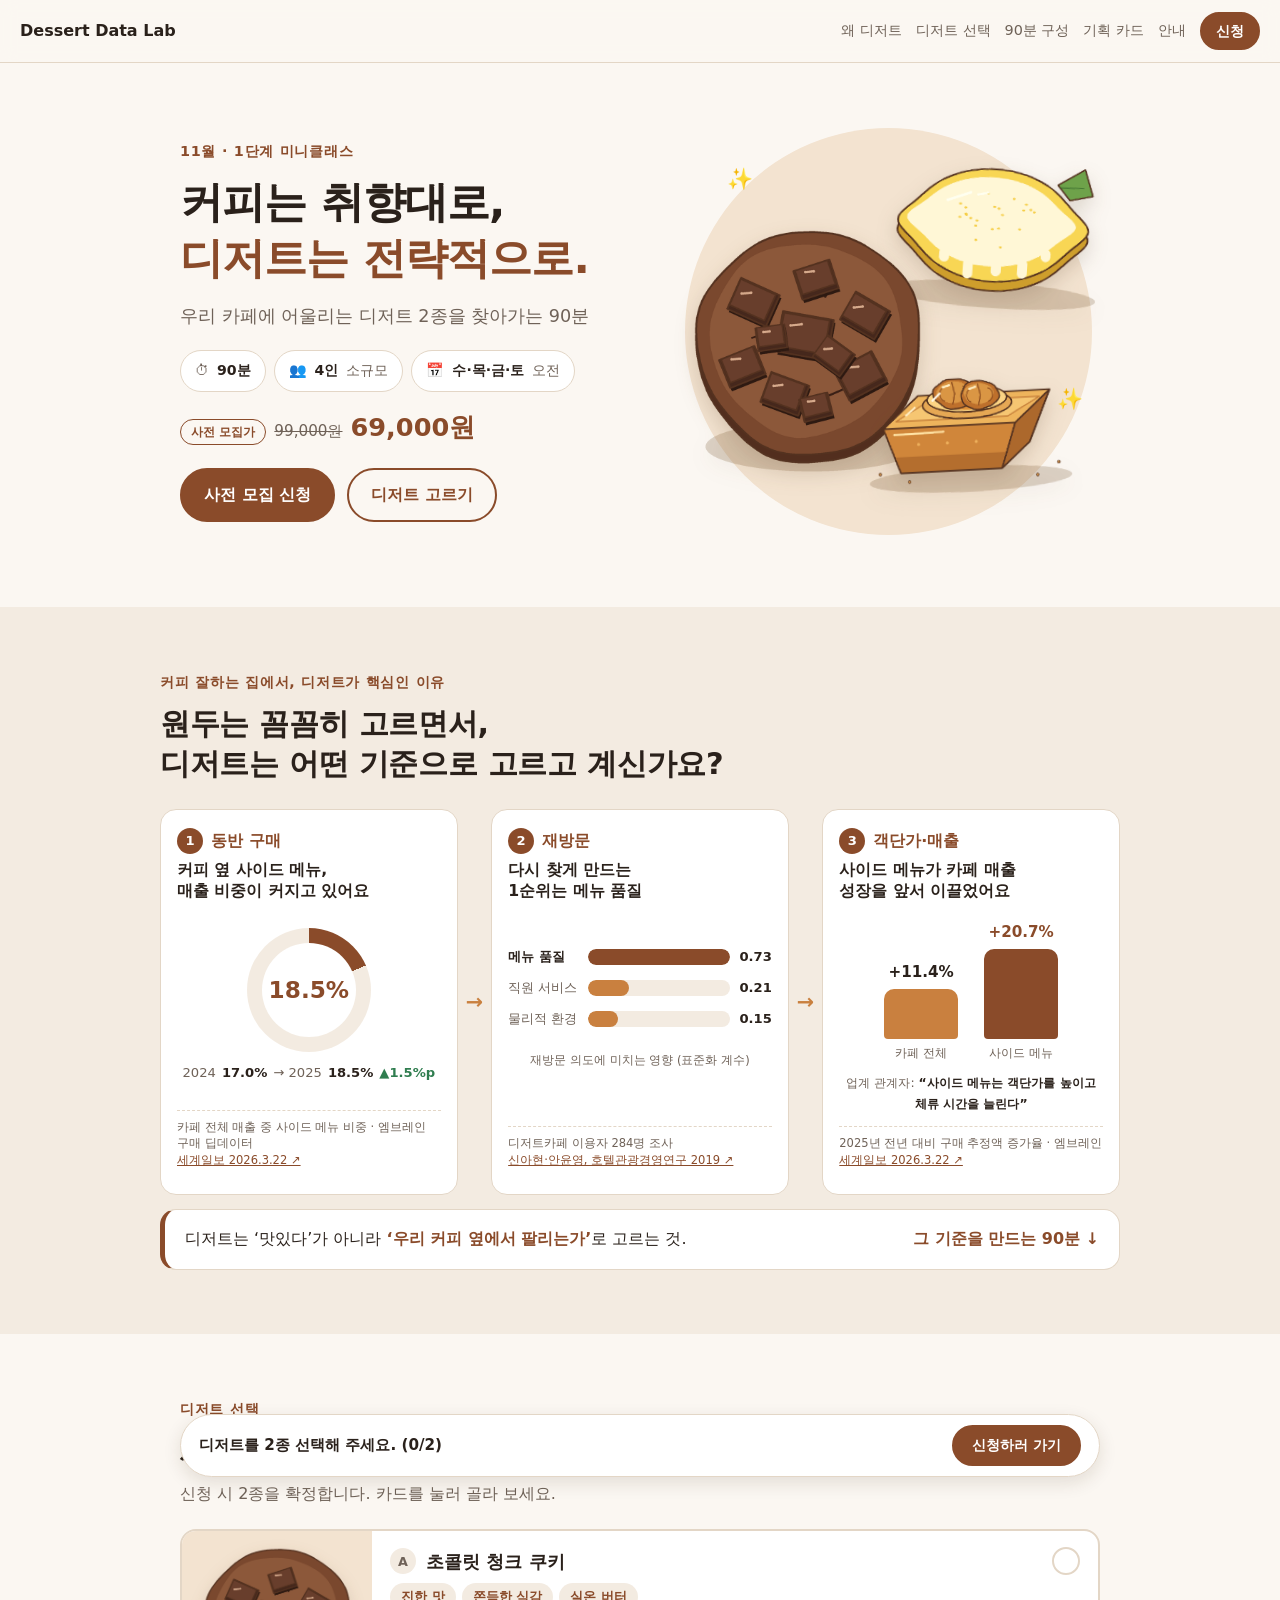
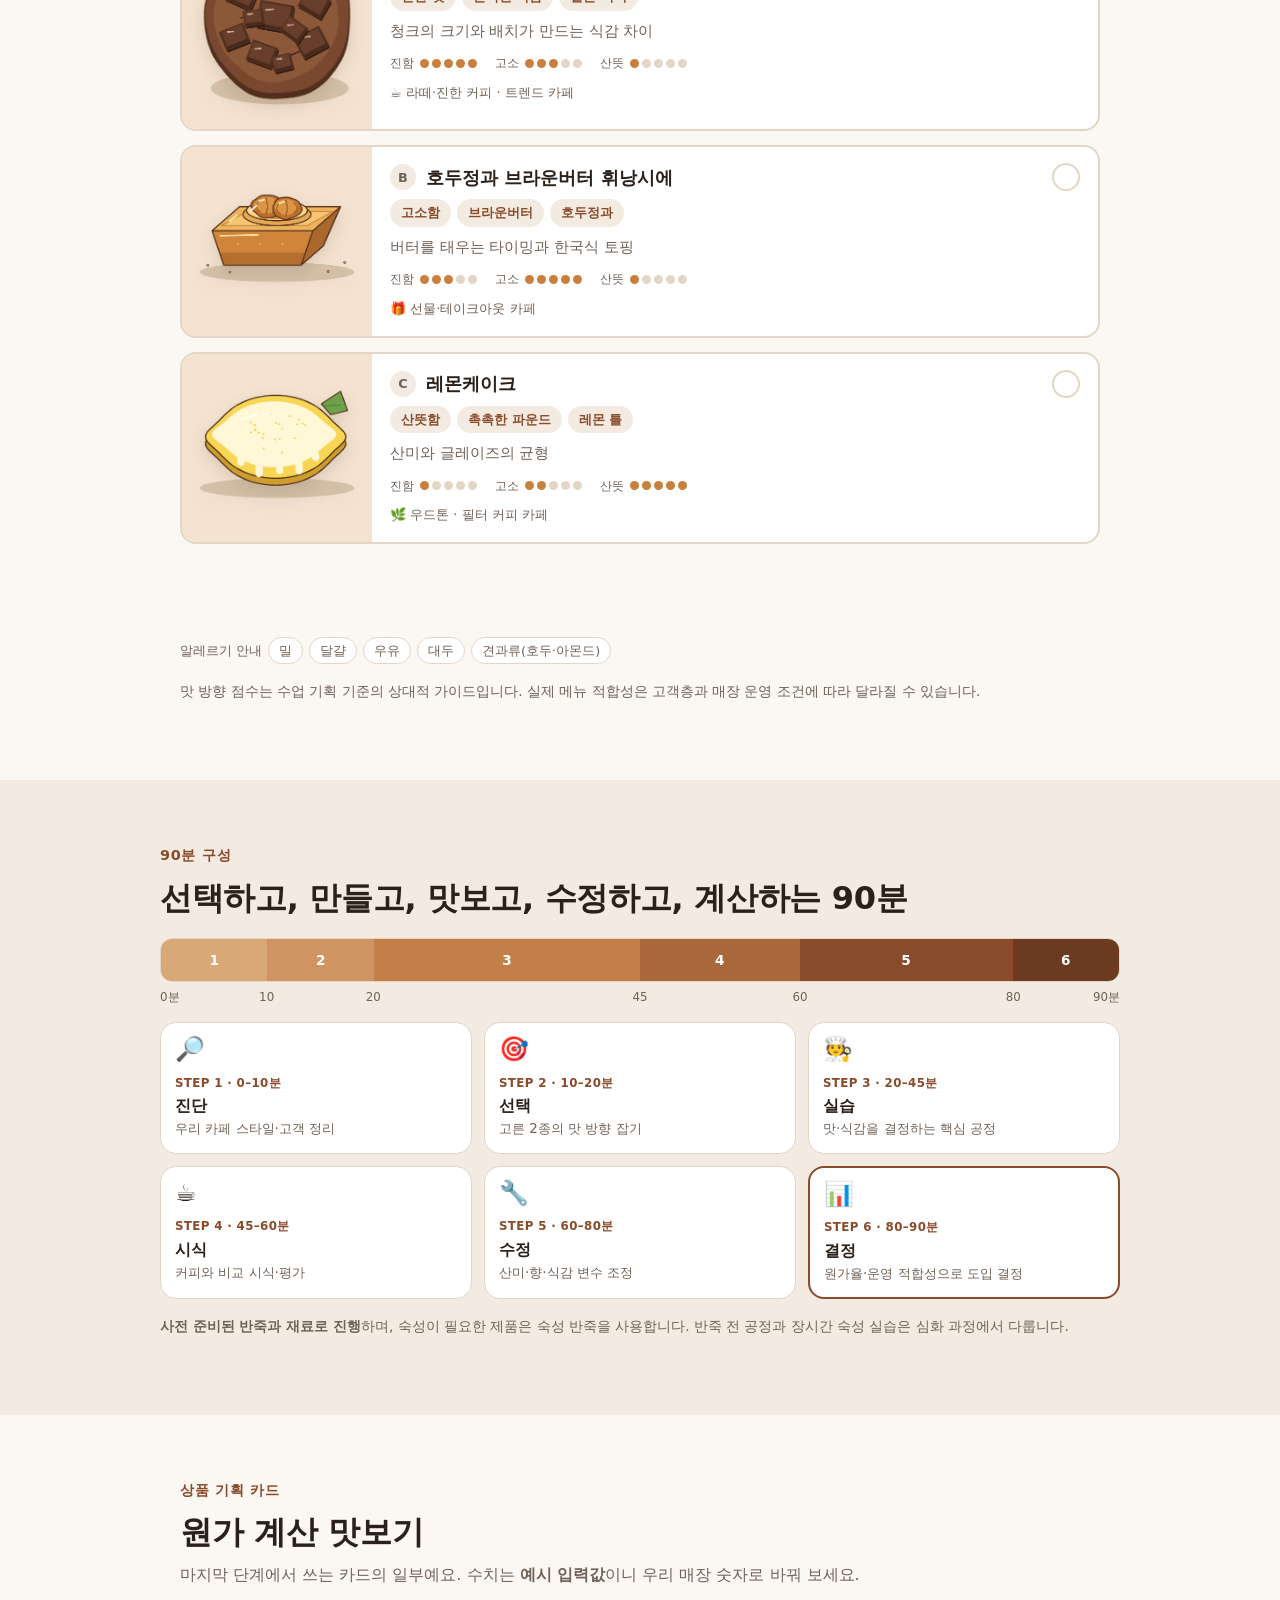
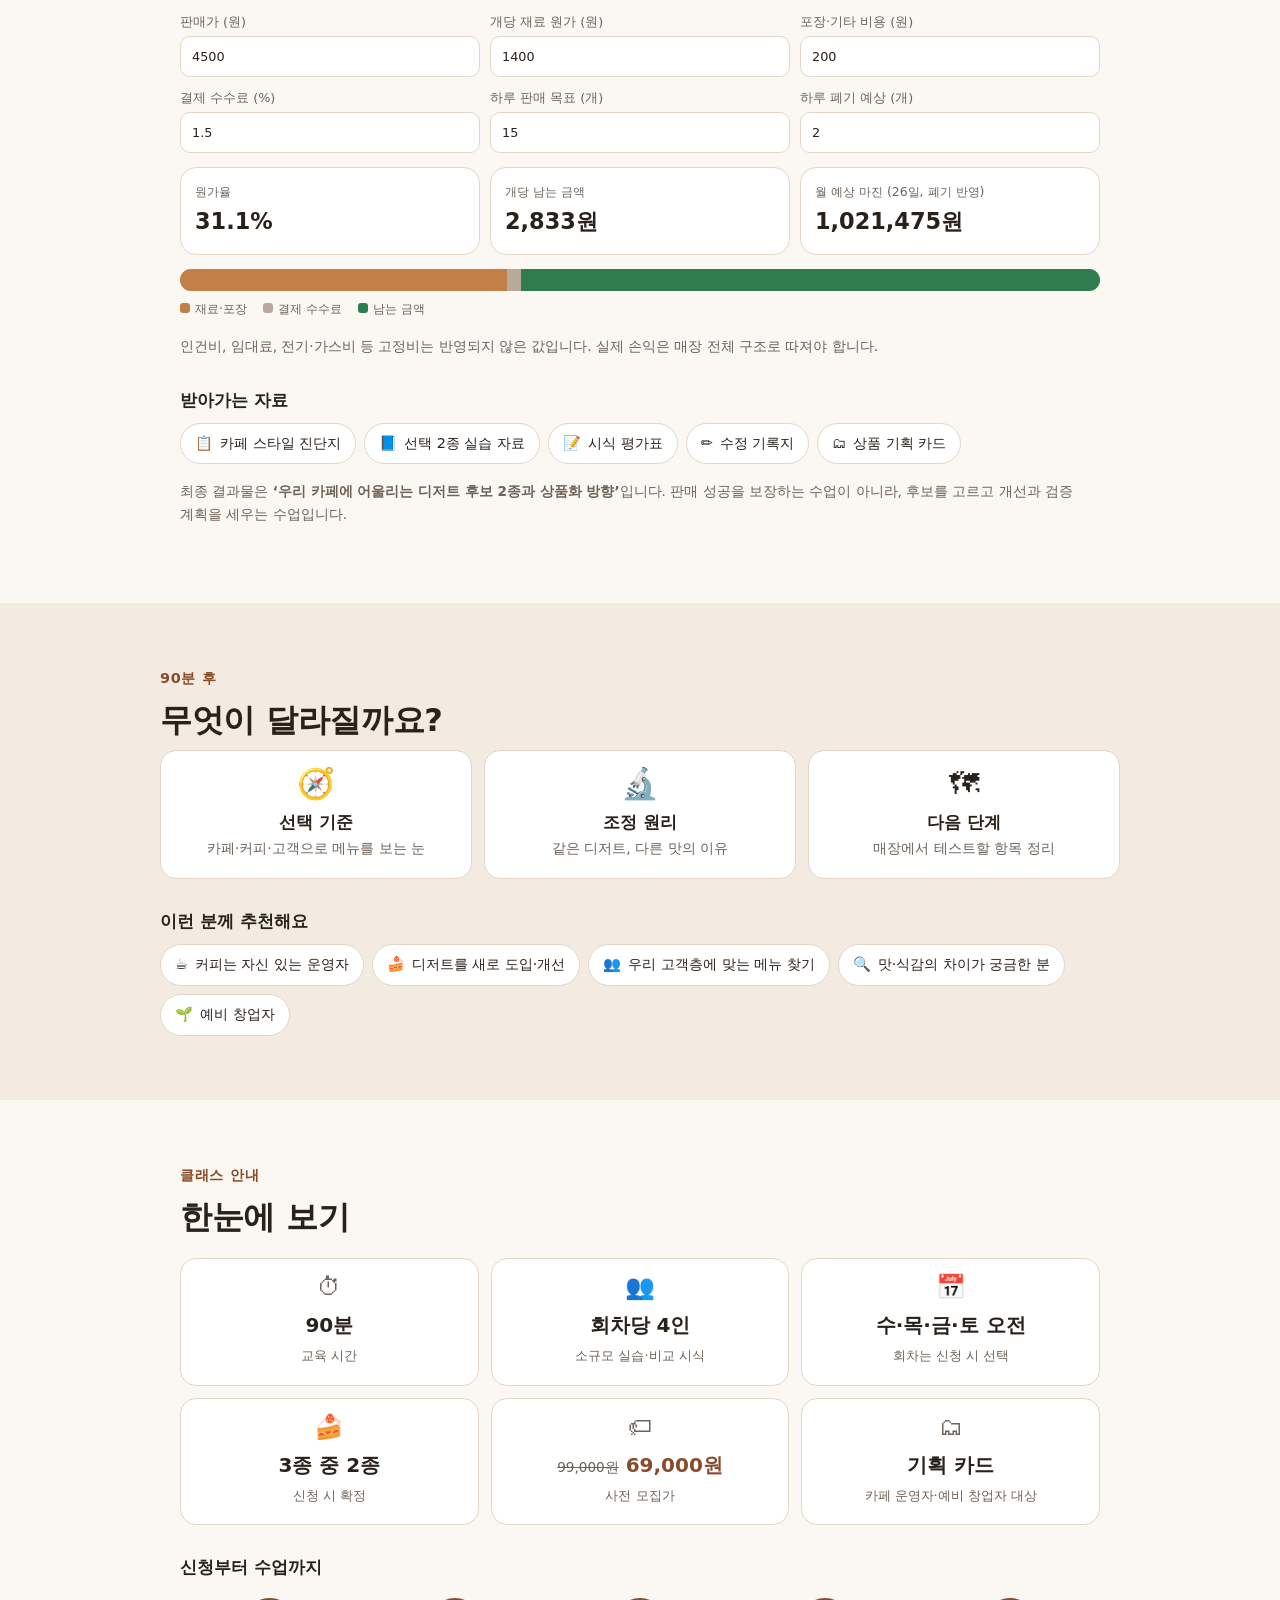
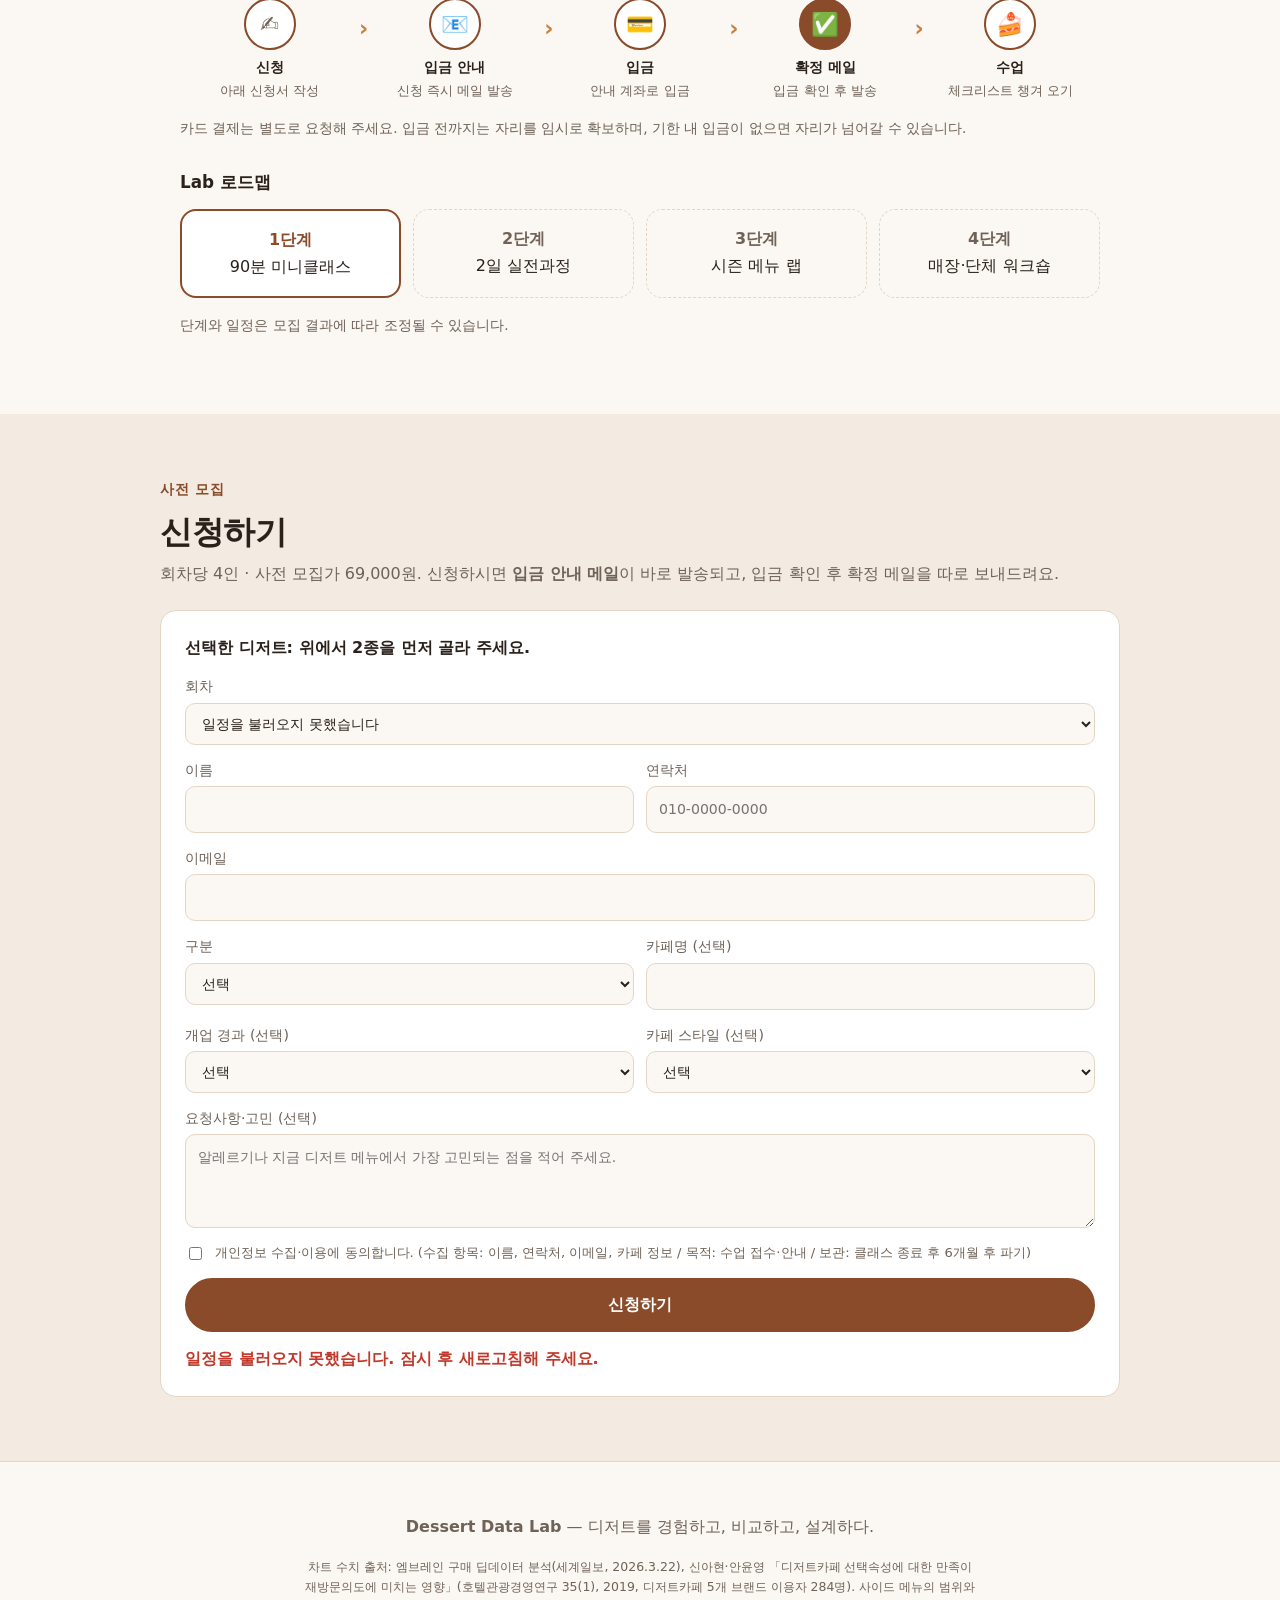
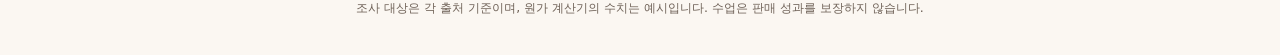
==== commit 93da529b: "Add files via upload" ====
--- a/apply/index.html
+++ b/apply/index.html
@@ -192,7 +192,7 @@
       <div class="tstep"><span class="em" aria-hidden="true">🔧</span><span class="t">STEP 5 · 60–80분</span><h3>수정</h3><p>산미·향·식감 변수 조정</p></div>
       <div class="tstep hl"><span class="em" aria-hidden="true">📊</span><span class="t">STEP 6 · 80–90분</span><h3>결정</h3><p>원가율·운영 적합성으로 도입 결정</p></div>
     </div>
-    <p class="note">사전 준비된 반죽과 재료로 진행하며, 숙성이 필요한 제품은 숙성 반죽을 사용합니다. 반죽 전 공정과 장시간 숙성 실습은 심화 과정에서 다룹니다.</p>
+    <p class="note"><strong>사전 준비된 반죽과 재료로 진행</strong>하며, 숙성이 필요한 제품은 숙성 반죽을 사용합니다. 반죽 전 공정과 장시간 숙성 실습은 심화 과정에서 다룹니다.</p>
   </section>
 
   <!-- CARD / CALCULATOR -->
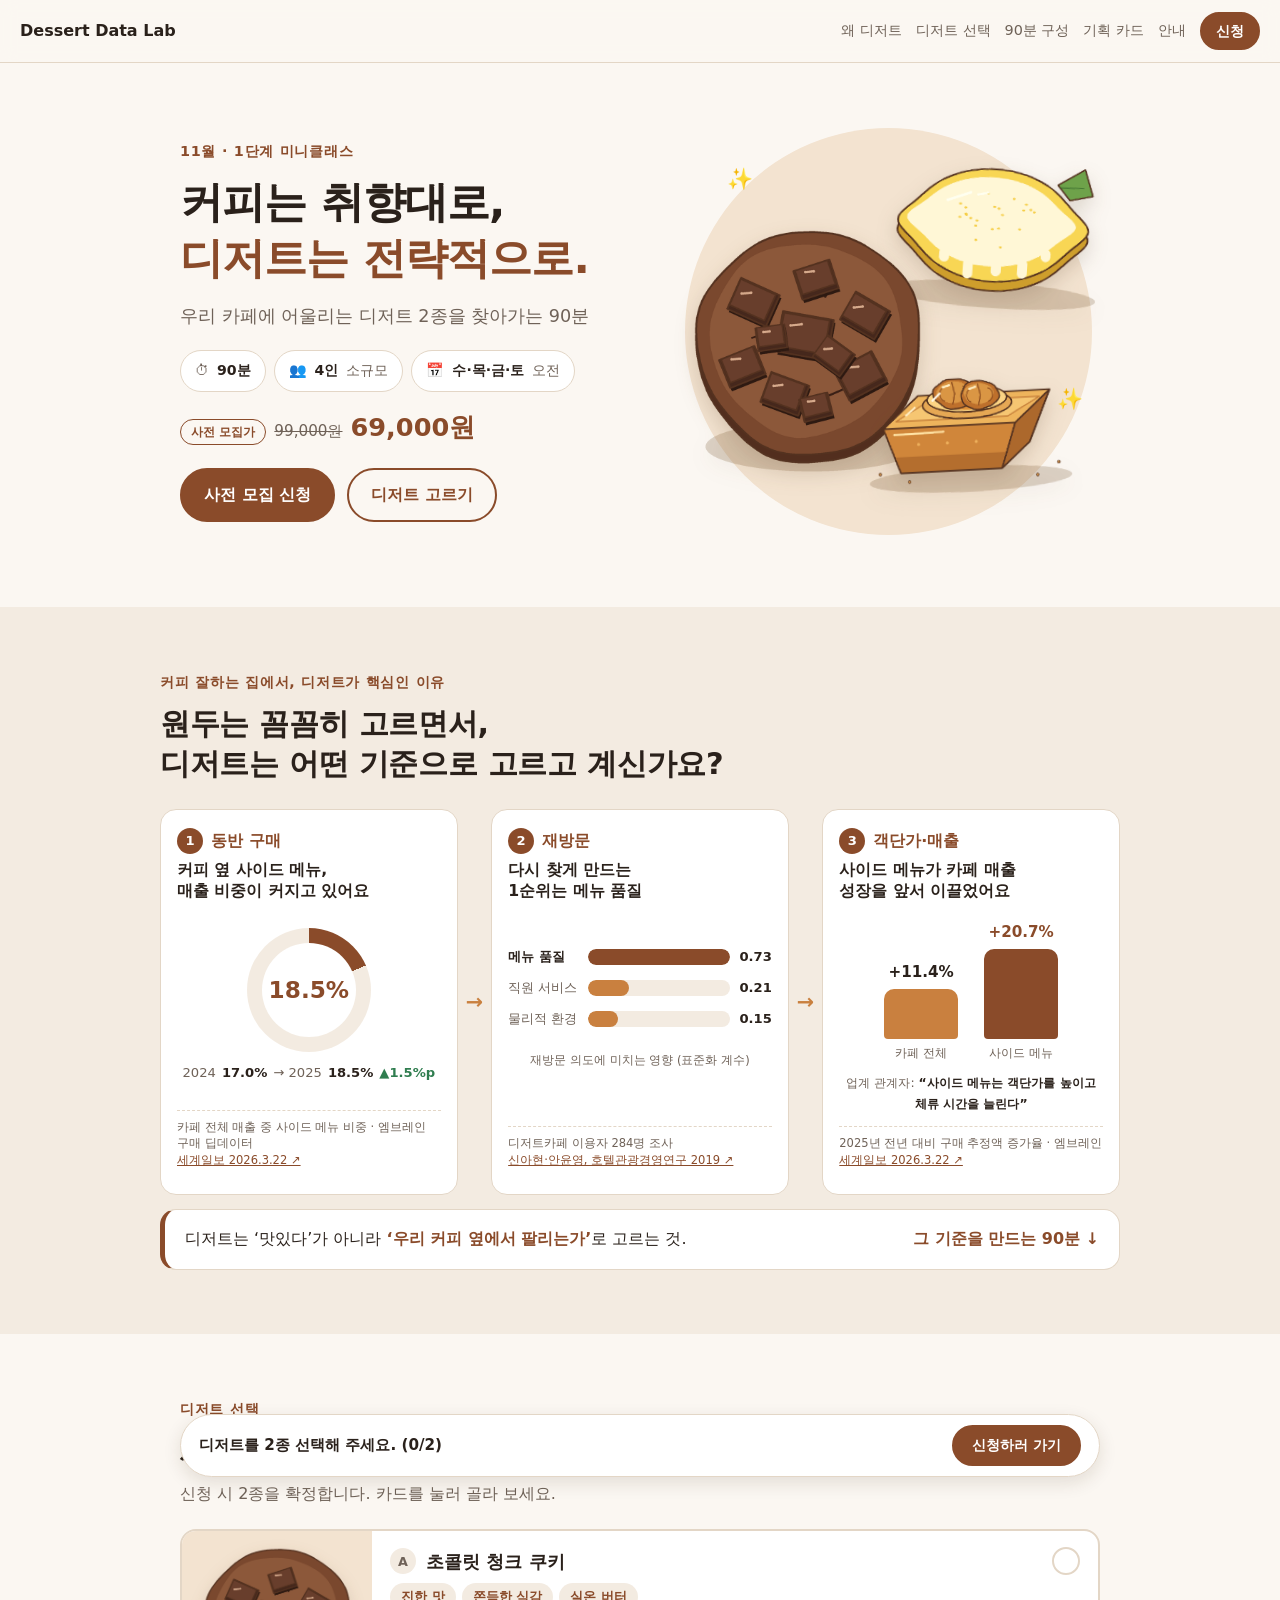
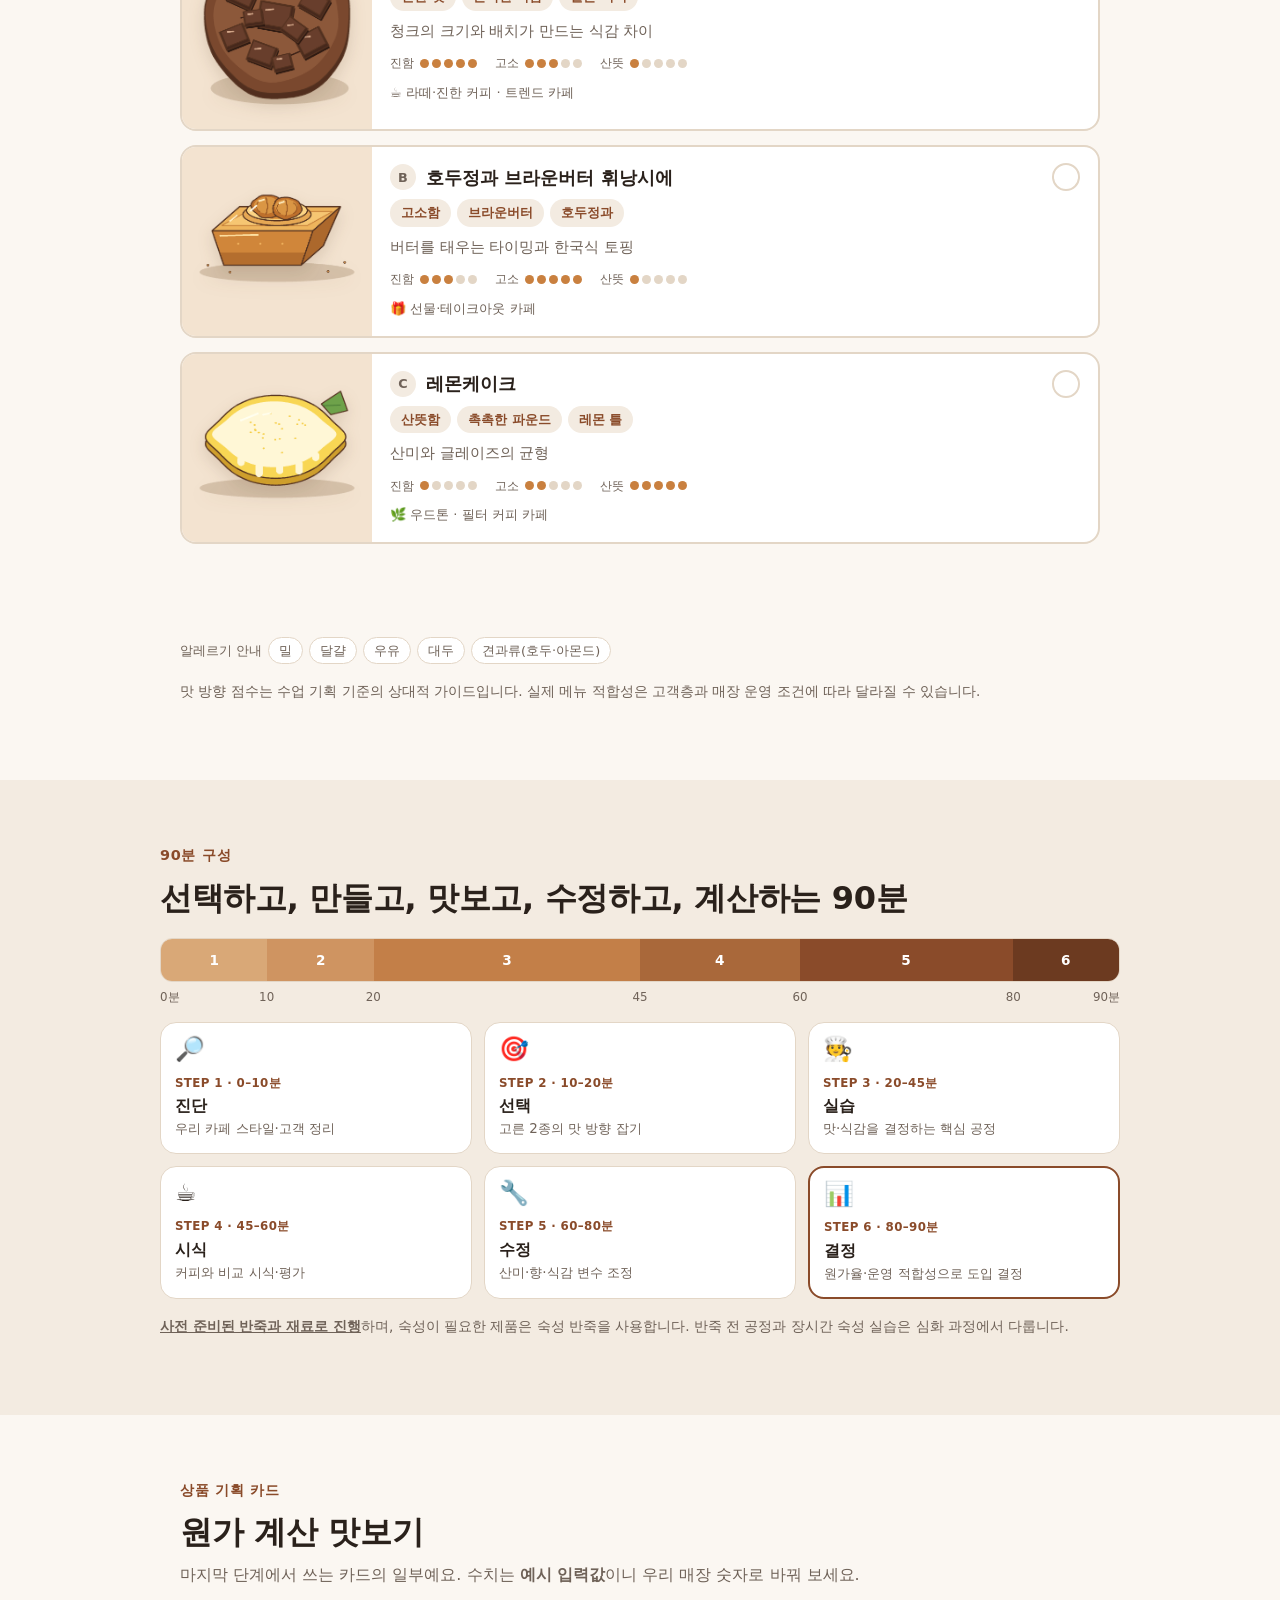
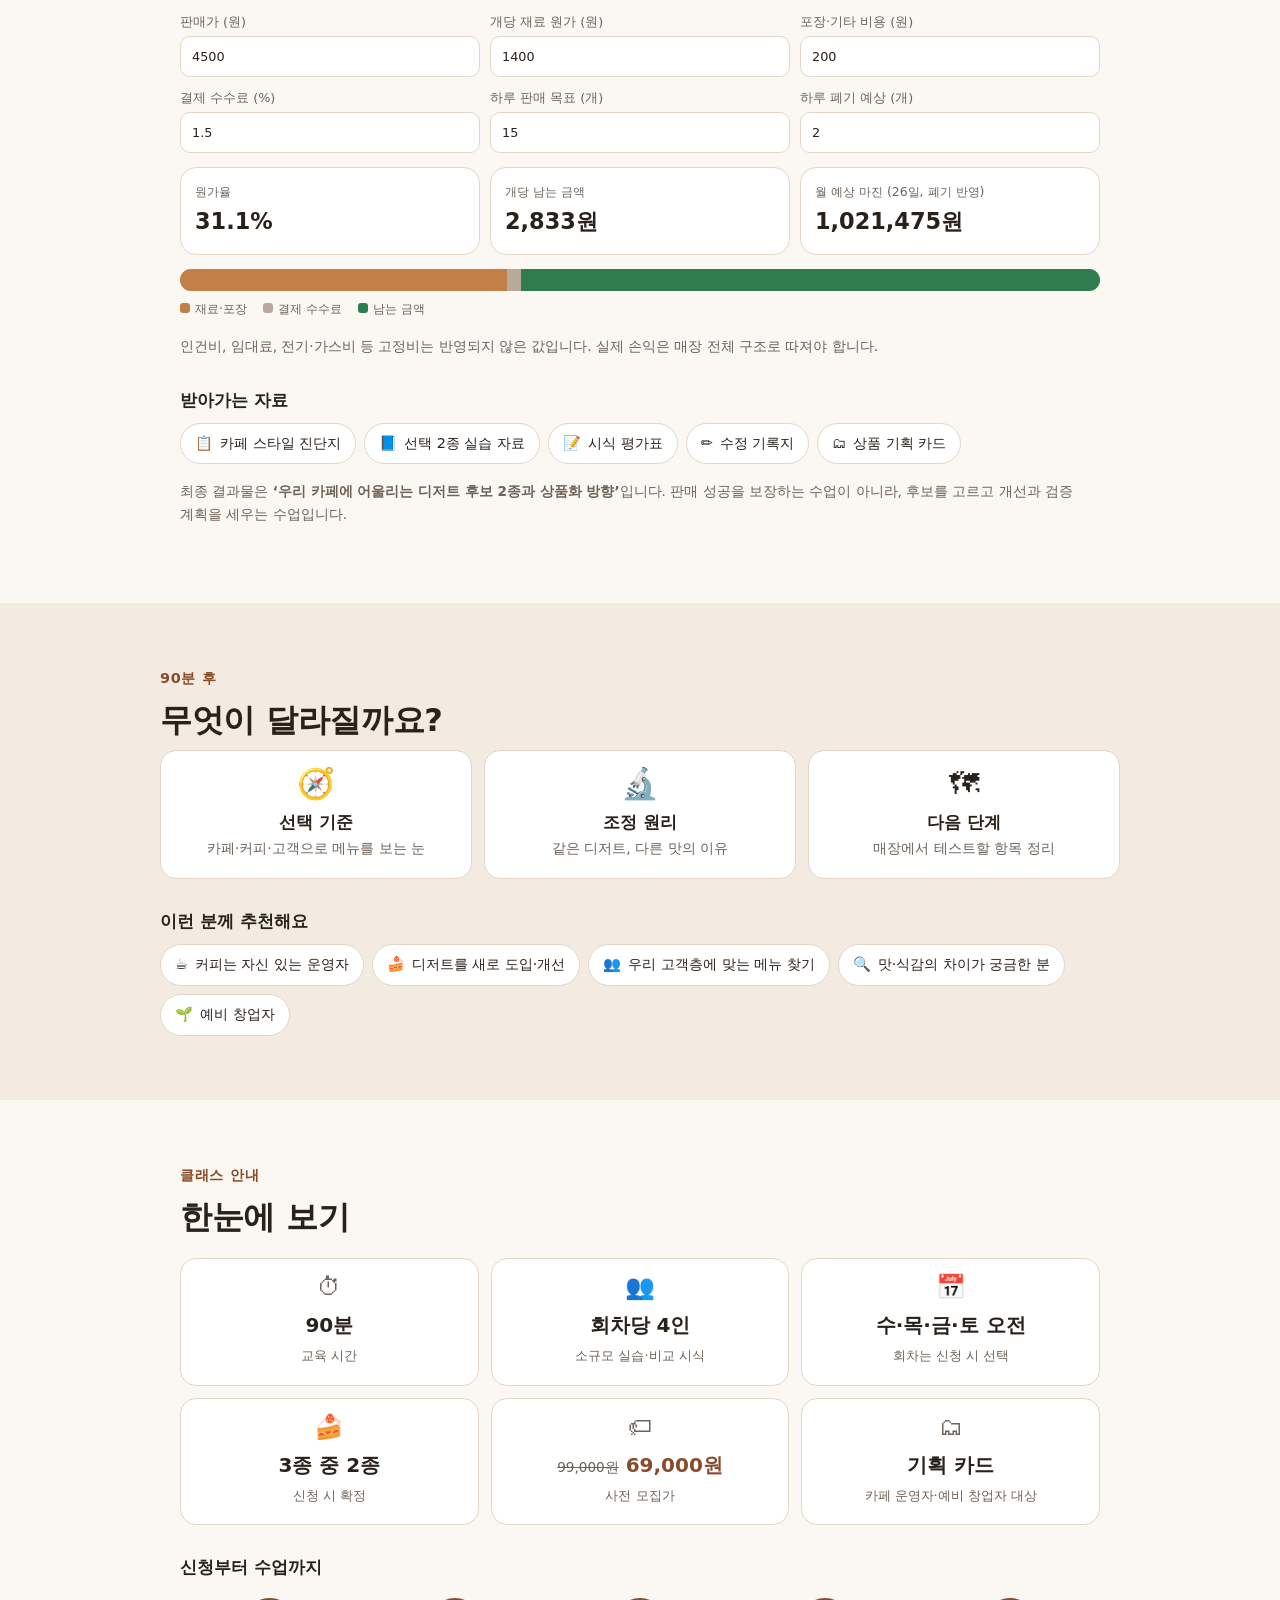
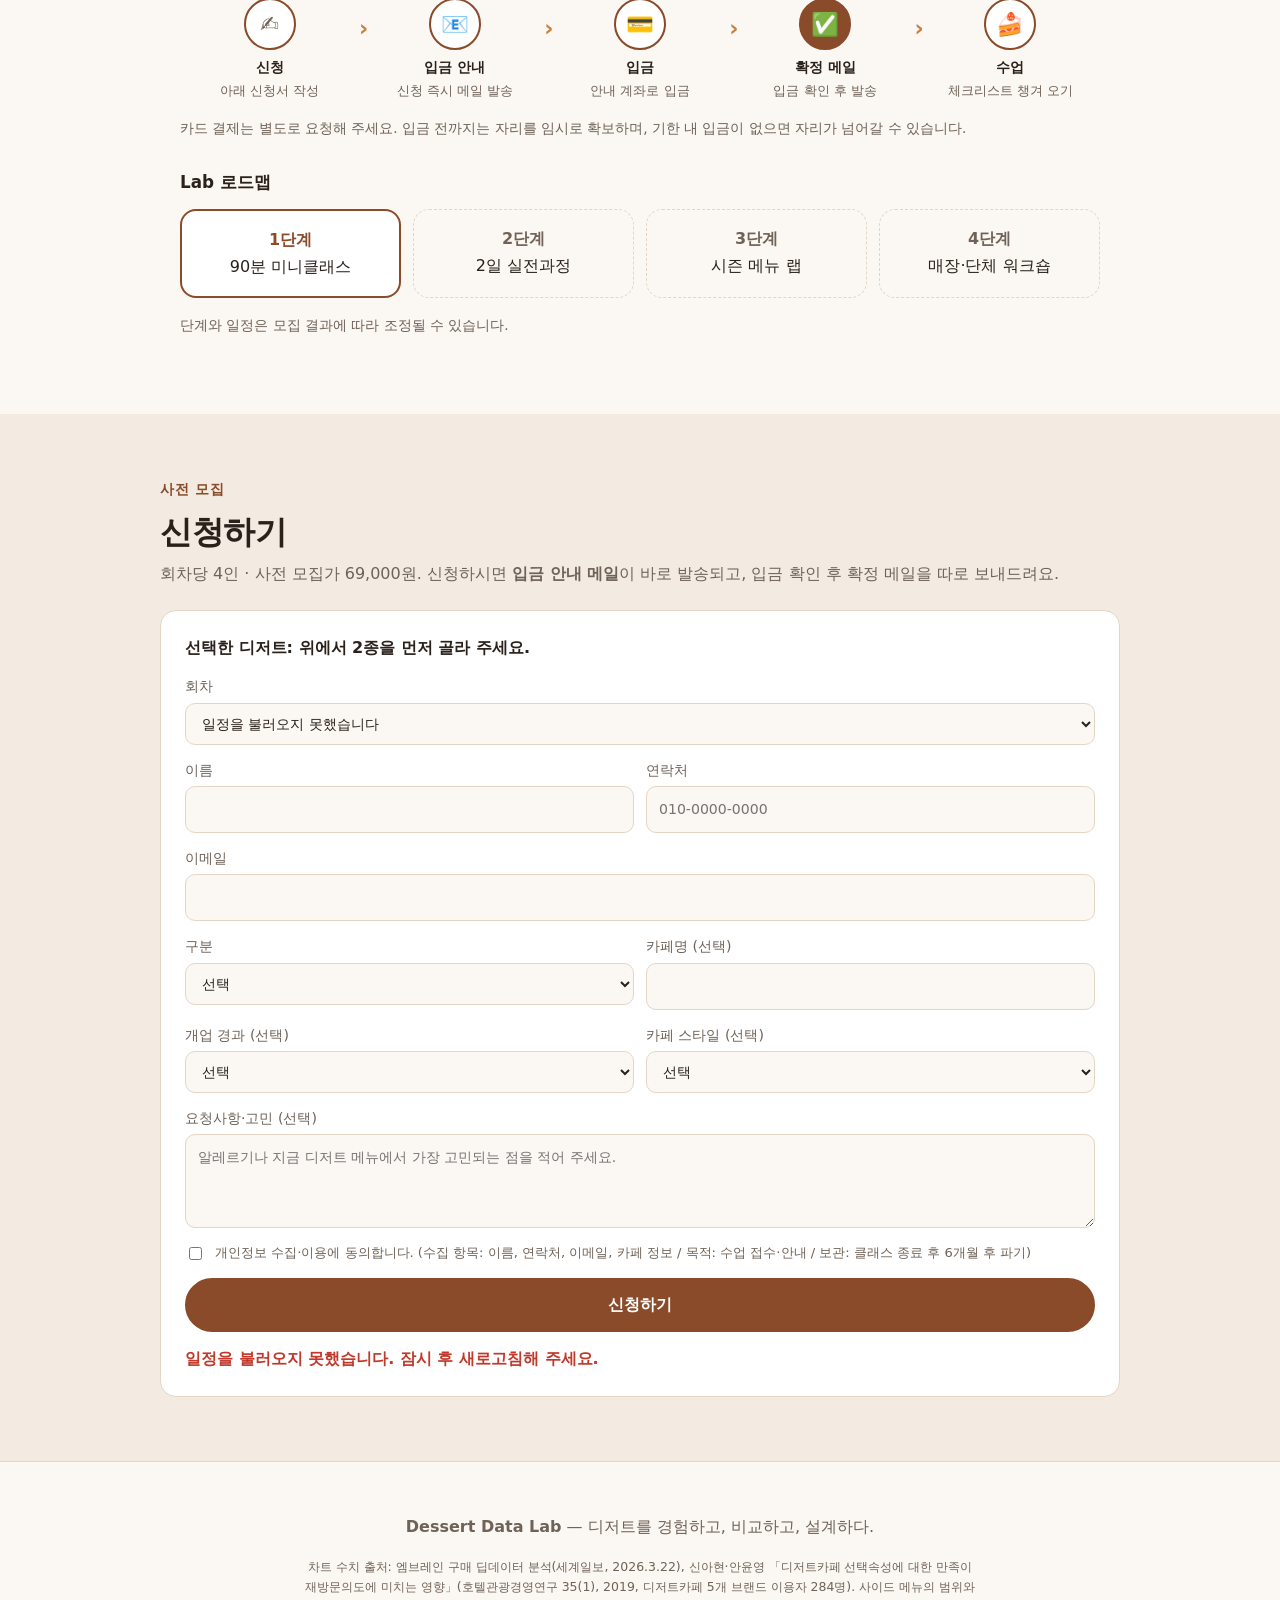
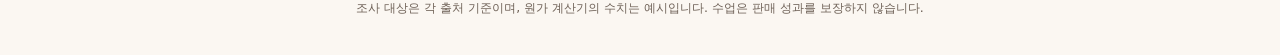
==== commit 183b8219: "Add files via upload" ====
--- a/apply/index.html
+++ b/apply/index.html
@@ -192,7 +192,7 @@
       <div class="tstep"><span class="em" aria-hidden="true">🔧</span><span class="t">STEP 5 · 60–80분</span><h3>수정</h3><p>산미·향·식감 변수 조정</p></div>
       <div class="tstep hl"><span class="em" aria-hidden="true">📊</span><span class="t">STEP 6 · 80–90분</span><h3>결정</h3><p>원가율·운영 적합성으로 도입 결정</p></div>
     </div>
-    <p class="note"><strong>사전 준비된 반죽과 재료로 진행</strong>하며, 숙성이 필요한 제품은 숙성 반죽을 사용합니다. 반죽 전 공정과 장시간 숙성 실습은 심화 과정에서 다룹니다.</p>
+    <p class="note"><strong><u>사전 준비된 반죽과 재료로 진행</u></strong>하며, 숙성이 필요한 제품은 숙성 반죽을 사용합니다. 반죽 전 공정과 장시간 숙성 실습은 심화 과정에서 다룹니다.</p>
   </section>
 
   <!-- CARD / CALCULATOR -->
